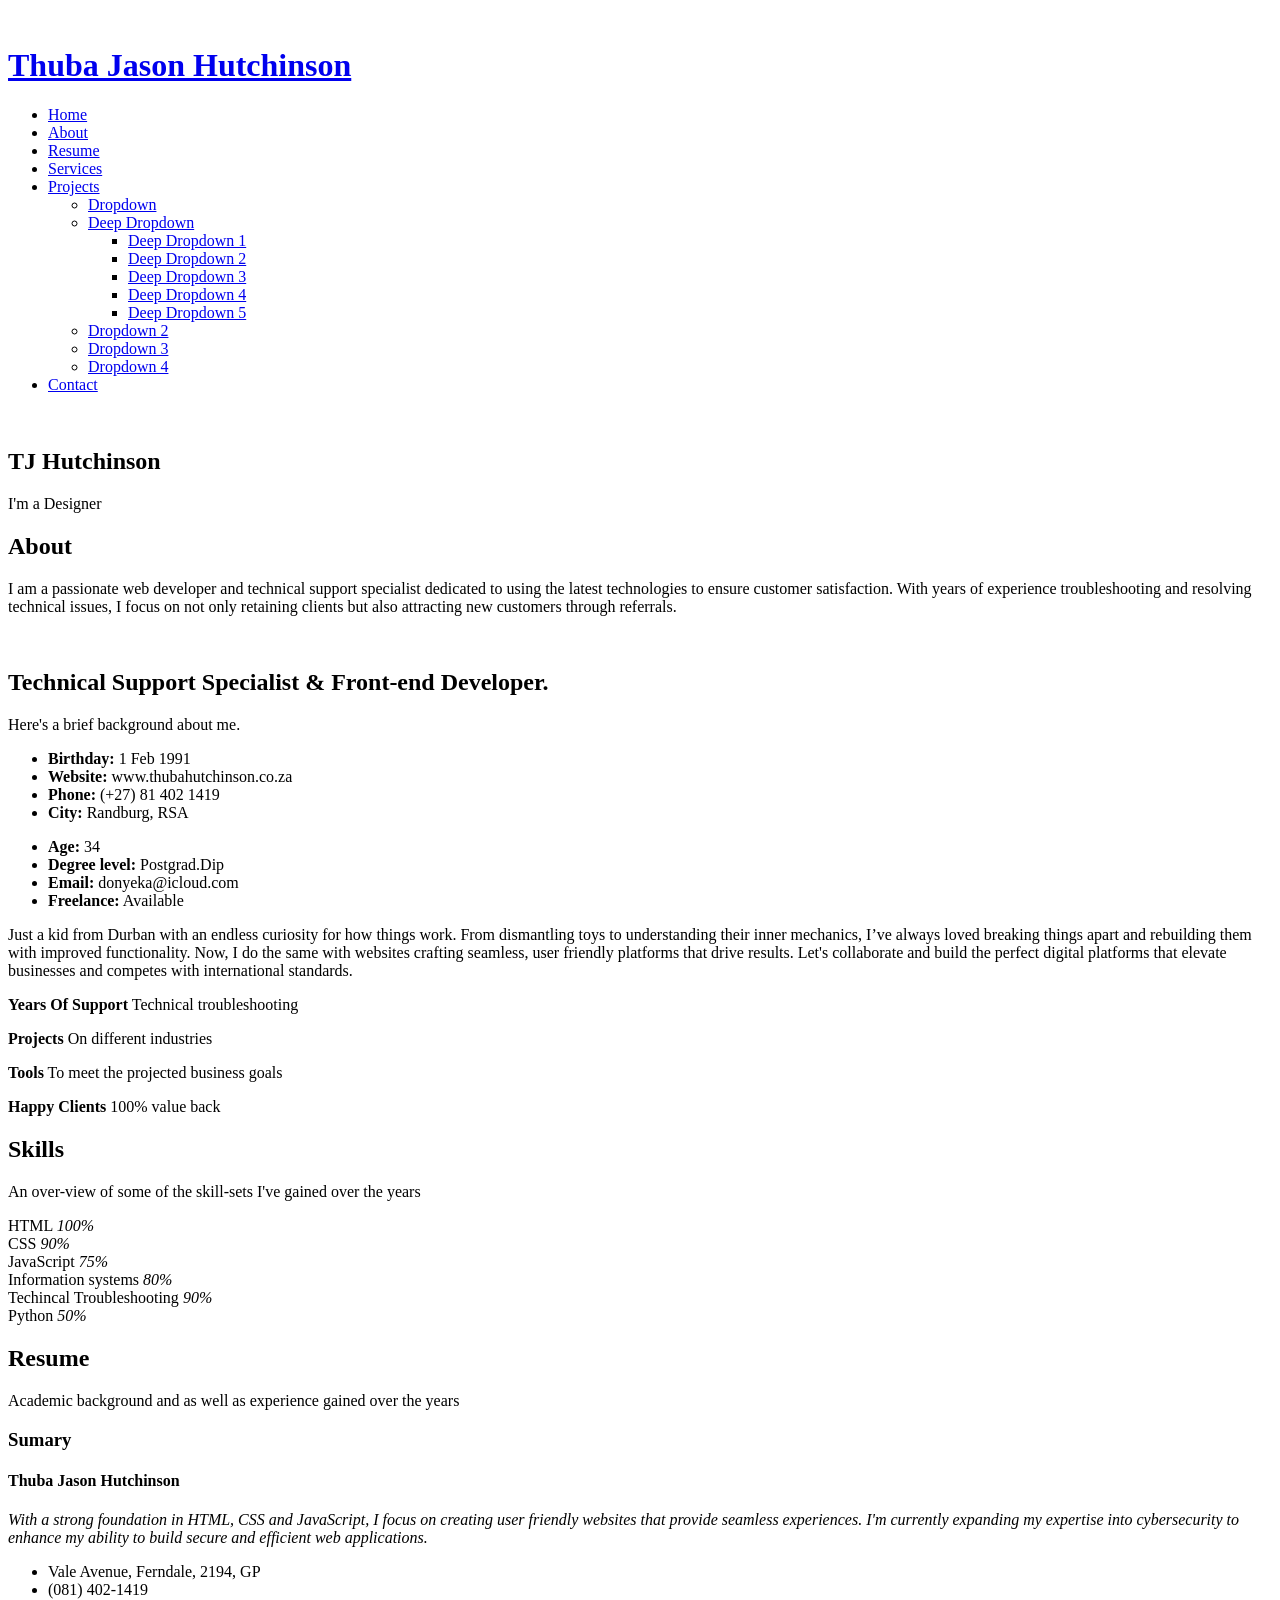
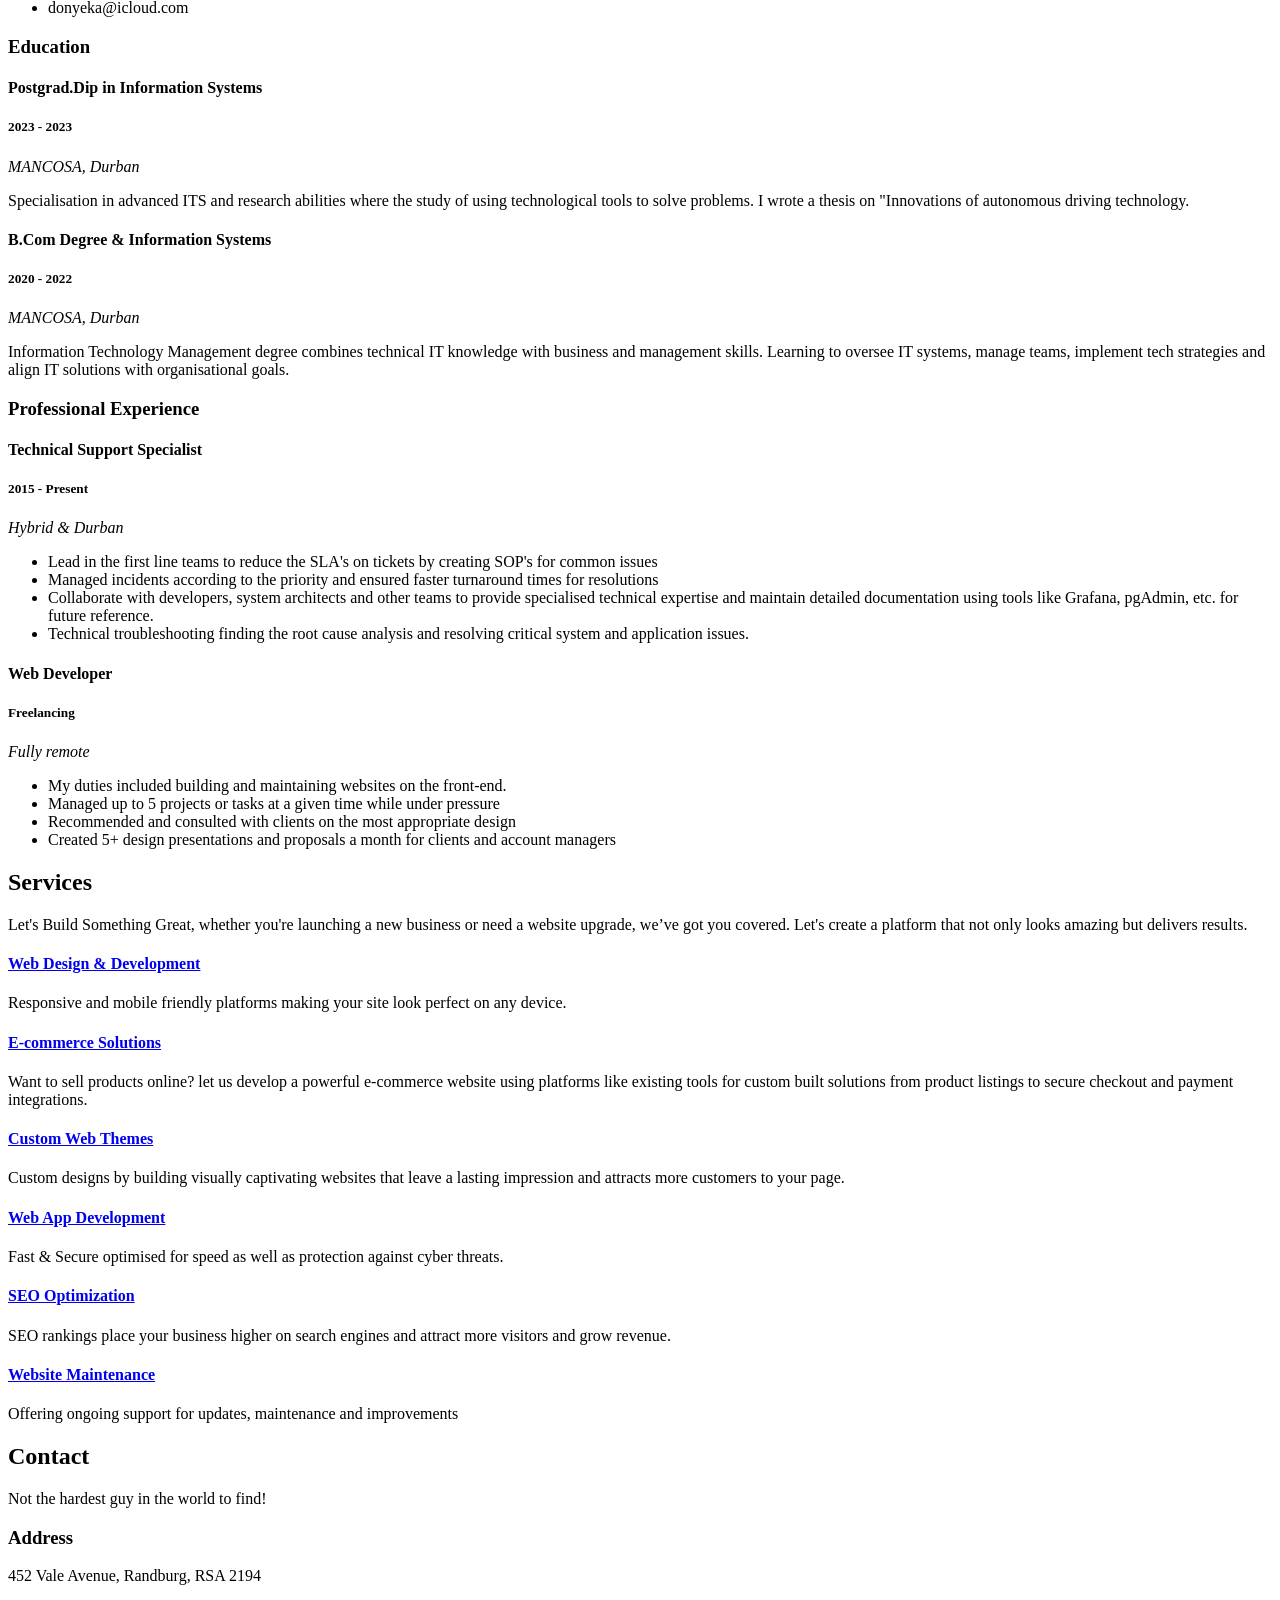
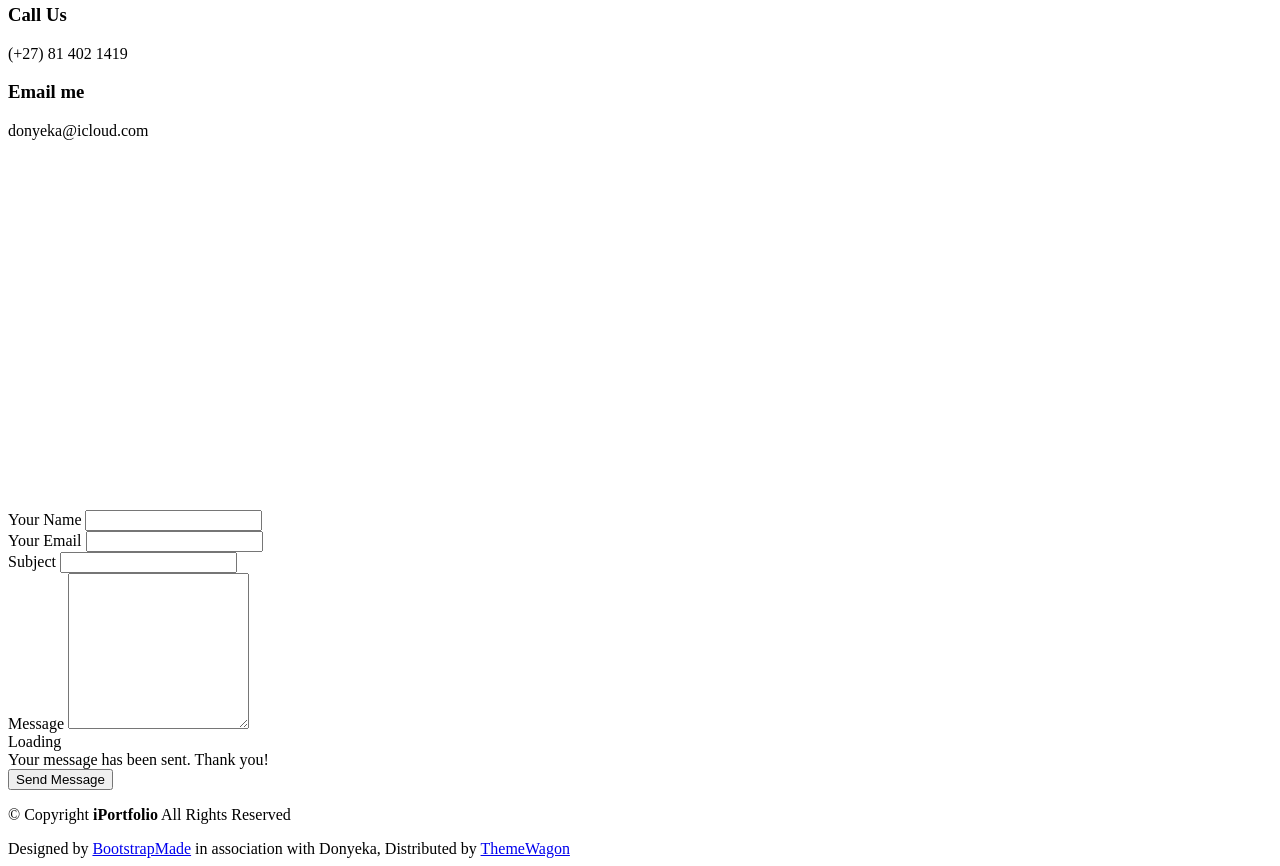
==== index.html @ cea9e4a9 "Add files via upload" ====
<!DOCTYPE html>
<html lang="en">

<head>
  <meta charset="utf-8">
  <meta content="width=device-width, initial-scale=1.0" name="viewport">
  <title>Thuba Jason Hutchinson</title>
  <meta content="" name="description">
  <meta content="" name="keywords">

  <!-- Favicons -->
  <link href="assets/img/favicon1.ico" rel="icon">
  <link href="assets/img/apple-touch-icon.png" rel="apple-touch-icon">

  <!-- Fonts -->
  <link href="https://fonts.googleapis.com" rel="preconnect">
  <link href="https://fonts.gstatic.com" rel="preconnect" crossorigin>
  <link href="https://fonts.googleapis.com/css2?family=Roboto:ital,wght@0,100;0,300;0,400;0,500;0,700;0,900;1,100;1,300;1,400;1,500;1,700;1,900&family=Poppins:ital,wght@0,100;0,200;0,300;0,400;0,500;0,600;0,700;0,800;0,900;1,100;1,200;1,300;1,400;1,500;1,600;1,700;1,800;1,900&family=Raleway:ital,wght@0,100;0,200;0,300;0,400;0,500;0,600;0,700;0,800;0,900;1,100;1,200;1,300;1,400;1,500;1,600;1,700;1,800;1,900&display=swap" rel="stylesheet">

  <!-- Vendor CSS Files -->
  <link href="assets/vendor/bootstrap/css/bootstrap.min.css" rel="stylesheet">
  <link href="assets/vendor/bootstrap-icons/bootstrap-icons.css" rel="stylesheet">
  <link href="assets/vendor/aos/aos.css" rel="stylesheet">
  <link href="assets/vendor/glightbox/css/glightbox.min.css" rel="stylesheet">
  <link href="assets/vendor/swiper/swiper-bundle.min.css" rel="stylesheet">

  <!-- Main CSS File -->
  <link href="assets/css/main.css" rel="stylesheet">

  <!-- =======================================================
  * Template Name: iPortfolio
  * Template URL: https://bootstrapmade.com/iportfolio-bootstrap-portfolio-websites-template/
  * Updated: Jun 29 2024 with Bootstrap v5.3.3
  * Author: BootstrapMade.com
  * License: https://bootstrapmade.com/license/
  ======================================================== -->
</head>

<body class="index-page">

  <header id="header" class="header dark-background d-flex flex-column">
    <i class="header-toggle d-xl-none bi bi-list"></i>

    <div class="profile-img">
      <img src="assets/img/profile.jpg" alt="" class="img-fluid rounded-circle">
    </div>

    <a href="index.html" class="logo d-flex align-items-center justify-content-center">
      <!-- Uncomment the line below if you also wish to use an image logo -->
      <!-- <img src="assets/img/logo.png" alt=""> -->
      <h1 class="sitename">Thuba Jason Hutchinson</h1>
    </a>

    <div class="social-links text-center">
      <a href="https://x.com/d0ny3k4" target="_blank" class="twitter"><i class="bi bi-twitter-x"></i></a>
      <a href="http://www.github.com/D0ny3k4" target="_blank" class="facebook"><i class="bi bi-github"></i></a>
      <a href="http://www.instagram.com/khwezi_luniko" target="_blank" class="instagram"><i class="bi bi-instagram"></i></a>
      <a href="https://www.reddit.com/user/D0ny3k429/" target="_blank" class="google-plus"><i class="bi bi-reddit"></i></a>
      <a href="https://www.linkedin.com/in/thuba-hutchinson-411421a8/" target="_blank" class="linkedin"><i class="bi bi-linkedin"></i></a>
    </div>

    <nav id="navmenu" class="navmenu">
      <ul>
        <li><a href="#hero" class="active"><i class="bi bi-house navicon"></i>Home</a></li>
        <li><a href="#about"><i class="bi bi-person navicon"></i> About</a></li>
        <li><a href="#resume"><i class="bi bi-file-earmark-text navicon"></i> Resume</a></li>
        <!-- <li><a href="#portfolio"><i class="bi bi-images navicon"></i> Portfolio</a></li>-->
        <li><a href="#services"><i class="bi bi-hdd-stack navicon"></i> Services</a></li>
        <li class="dropdown"><a href="#"><i class="bi bi-menu-button navicon"></i> <span>Projects</span> <i class="bi bi-chevron-down toggle-dropdown"></i></a>
          <ul>
            <li><a href="#">Dropdown</a></li>
            <li class="dropdown"><a href="#"><span>Deep Dropdown</span> <i class="bi bi-chevron-down toggle-dropdown"></i></a>
              <ul>
                <li><a href="#">Deep Dropdown 1</a></li>
                <li><a href="#">Deep Dropdown 2</a></li>
                <li><a href="#">Deep Dropdown 3</a></li>
                <li><a href="#">Deep Dropdown 4</a></li>
                <li><a href="#">Deep Dropdown 5</a></li>
              </ul>
            </li>
            <li><a href="#">Dropdown 2</a></li>
            <li><a href="#">Dropdown 3</a></li>
            <li><a href="#">Dropdown 4</a></li>
          </ul>
        </li>
        <li><a href="#contact"><i class="bi bi-envelope navicon"></i> Contact</a></li>
      </ul>
    </nav>

  </header>

  <main class="main">

    <!-- Hero Section -->
    <section id="hero" class="hero section dark-background">

      <img src="assets/img/Img.jpg" alt="" data-aos="fade-in" class="">

      <div class="container" data-aos="fade-up" data-aos-delay="100">
        <h2>TJ Hutchinson</h2>
        <p>I'm a <span class="typed" data-typed-items="Tech Support Specialist,Front-end Developer, Python student">Designer</span><span class="typed-cursor typed-cursor--blink" aria-hidden="true"></span><span class="typed-cursor typed-cursor--blink" aria-hidden="true"></span></p>
      </div>

    </section><!-- /Hero Section -->

    <!-- About Section -->
    <section id="about" class="about section">

      <!-- Section Title -->
      <div class="container section-title" data-aos="fade-up">
        <h2>About</h2>
        <p>I am a passionate web developer and technical support specialist dedicated to using the latest technologies to ensure customer satisfaction.
          With years of experience troubleshooting and resolving technical issues, I focus on not only retaining clients but also attracting new customers through referrals.</p>
      </div><!-- End Section Title -->

      <div class="container" data-aos="fade-up" data-aos-delay="100">

        <div class="row gy-4 justify-content-center">
          <div class="col-lg-4">
            <img src="assets/img/profile.jpg" class="img-fluid" alt="">
          </div>
          <div class="col-lg-8 content">
            <h2>Technical Support Specialist &amp; Front-end Developer.</h2>
            <p class="fst-italic py-3">
              Here's a brief background about me.
            </p>
            <div class="row">
              <div class="col-lg-6">
                <ul>
                  <li><i class="bi bi-chevron-right"></i> <strong>Birthday:</strong> <span>1 Feb 1991</span></li>
                  <li><i class="bi bi-chevron-right"></i> <strong>Website:</strong> <span>www.thubahutchinson.co.za</span></li>
                  <li><i class="bi bi-chevron-right"></i> <strong>Phone:</strong> <span>(+27) 81 402 1419</span></li>
                  <li><i class="bi bi-chevron-right"></i> <strong>City:</strong> <span>Randburg, RSA</span></li>
                </ul>
              </div>
              <div class="col-lg-6">
                <ul>
                  <li><i class="bi bi-chevron-right"></i> <strong>Age:</strong> <span>34</span></li>
                  <li><i class="bi bi-chevron-right"></i> <strong>Degree level:</strong> <span>Postgrad.Dip</span></li>
                  <li><i class="bi bi-chevron-right"></i> <strong>Email:</strong> <span>donyeka@icloud.com</span></li>
                  <li><i class="bi bi-chevron-right"></i> <strong>Freelance:</strong> <span>Available</span></li>
                </ul>
              </div>
            </div>
            <p class="py-3">
              Just a kid from Durban with an endless curiosity for how things work. From dismantling toys to understanding their inner mechanics, I’ve always loved breaking things apart and rebuilding them with improved functionality.
              Now, I do the same with websites crafting seamless, user friendly platforms that drive results. Let's collaborate and build the perfect digital platforms that elevate businesses and competes with international standards.
            </p>
          </div>
        </div>

      </div>

    </section><!-- /About Section -->

    <!-- Stats Section -->
    <section id="stats" class="stats section">

      <div class="container" data-aos="fade-up" data-aos-delay="100">

        <div class="row gy-4">

          <div class="col-lg-3 col-md-6">
            <div class="stats-item">
              <i class="bi bi-clock"></i>
              <span data-purecounter-start="0" data-purecounter-end="11" data-purecounter-duration="1" class="purecounter"></span>
              <p><strong>Years Of Support</strong> <span>Technical troubleshooting</span></p>
            </div>
          </div><!-- End Stats Item -->

          <div class="col-lg-3 col-md-6">
            <div class="stats-item">
              <i class="bi bi-journal-richtext"></i>
              <span data-purecounter-start="0" data-purecounter-end="521" data-purecounter-duration="1.5" class="purecounter"></span>
              <p><strong>Projects</strong> <span>On different industries</span></p>
            </div>
          </div><!-- End Stats Item -->

          <div class="col-lg-3 col-md-6">
            <div class="stats-item">
              <i class="bi bi-tools"></i>
              <span data-purecounter-start="0" data-purecounter-end="20" data-purecounter-duration="2" class="purecounter"></span>
              <p><strong>Tools</strong> <span>To meet the projected business goals</span></p>
            </div>
          </div><!-- End Stats Item -->

          <div class="col-lg-3 col-md-6">
            <div class="stats-item">
              <i class="bi bi-headset"></i>
              <span data-purecounter-start="0" data-purecounter-end="10453" data-purecounter-duration="2.5" class="purecounter"></span>
              <p><strong>Happy Clients</strong> <span>100% value back</span></p>
            </div>
          </div><!-- End Stats Item -->

        </div>

      </div>

    </section><!-- /Stats Section -->

    <!-- Skills Section -->
    <section id="skills" class="skills section light-background">

      <!-- Section Title -->
      <div class="container section-title" data-aos="fade-up">
        <h2>Skills</h2>
        <p>An over-view of some of the skill-sets I've gained over the years</p>
      </div><!-- End Section Title -->

      <div class="container" data-aos="fade-up" data-aos-delay="100">

        <div class="row skills-content skills-animation">

          <div class="col-lg-6">

            <div class="progress">
              <span class="skill"><span>HTML</span> <i class="val">100%</i></span>
              <div class="progress-bar-wrap">
                <div class="progress-bar" role="progressbar" aria-valuenow="100" aria-valuemin="0" aria-valuemax="100"></div>
              </div>
            </div><!-- End Skills Item -->

            <div class="progress">
              <span class="skill"><span>CSS</span> <i class="val">90%</i></span>
              <div class="progress-bar-wrap">
                <div class="progress-bar" role="progressbar" aria-valuenow="90" aria-valuemin="0" aria-valuemax="100"></div>
              </div>
            </div><!-- End Skills Item -->

            <div class="progress">
              <span class="skill"><span>JavaScript</span> <i class="val">75%</i></span>
              <div class="progress-bar-wrap">
                <div class="progress-bar" role="progressbar" aria-valuenow="75" aria-valuemin="0" aria-valuemax="100"></div>
              </div>
            </div><!-- End Skills Item -->

          </div>

          <div class="col-lg-6">

            <div class="progress">
              <span class="skill"><span>Information systems</span> <i class="val">80%</i></span>
              <div class="progress-bar-wrap">
                <div class="progress-bar" role="progressbar" aria-valuenow="80" aria-valuemin="0" aria-valuemax="100"></div>
              </div>
            </div><!-- End Skills Item -->

            <div class="progress">
              <span class="skill"><span>Techincal Troubleshooting</span> <i class="val">90%</i></span>
              <div class="progress-bar-wrap">
                <div class="progress-bar" role="progressbar" aria-valuenow="90" aria-valuemin="0" aria-valuemax="100"></div>
              </div>
            </div><!-- End Skills Item -->

            <div class="progress">
              <span class="skill"><span>Python</span> <i class="val">50%</i></span>
              <div class="progress-bar-wrap">
                <div class="progress-bar" role="progressbar" aria-valuenow="50" aria-valuemin="0" aria-valuemax="100"></div>
              </div>
            </div><!-- End Skills Item -->

          </div>

        </div>

      </div>

    </section><!-- /Skills Section -->

    <!-- Resume Section -->
    <section id="resume" class="resume section">

      <!-- Section Title -->
      <div class="container section-title" data-aos="fade-up">
        <h2>Resume</h2>
        <p>Academic background and as well as experience gained over the years</p>
      </div><!-- End Section Title -->

      <div class="container">

        <div class="row">

          <div class="col-lg-6" data-aos="fade-up" data-aos-delay="100">
            <h3 class="resume-title">Sumary</h3>

            <div class="resume-item pb-0">
              <h4><b>Thuba Jason Hutchinson</b></h4>
              <p><em>With a strong foundation in HTML, CSS and JavaScript, I focus on creating user friendly websites that provide seamless experiences. I'm currently expanding my expertise into cybersecurity to enhance my ability to build secure and efficient web applications.</em></p>
              <ul>
                <li>Vale Avenue, Ferndale, 2194, GP</li>
                <li>(081) 402-1419</li>
                <li>donyeka@icloud.com</li>
              </ul>
            </div><!-- Edn Resume Item -->

            <h3 class="resume-title">Education</h3>
            <div class="resume-item">
              <h4><b>Postgrad.Dip in Information Systems</b></h4>
              <h5>2023 - 2023</h5>
              <p><em>MANCOSA, Durban</em></p>
              <p>Specialisation in advanced ITS and research abilities where the study of using technological tools to solve problems. I wrote a thesis on "Innovations of autonomous driving technology.</p>
            </div><!-- Edn Resume Item -->  <a scr href="(https://drive.google.com/file/d/1AzP_F69uy9E84C9HO2x2b8rRWsTq1Fk8/view)"></a>

            <div class="resume-item">
              <h4><b>B.Com Degree &amp; Information Systems</b></h4>
              <h5>2020 - 2022</h5>
              <p><em>MANCOSA, Durban</em></p>
              <p>Information Technology Management degree combines technical IT knowledge with business and management skills. 
                Learning to oversee IT systems, manage teams, implement tech strategies and align IT solutions with organisational goals.</p>
            </div><!-- Edn Resume Item -->

          </div>

          <div class="col-lg-6" data-aos="fade-up" data-aos-delay="200">
            <h3 class="resume-title">Professional Experience</h3>
            <div class="resume-item">
              <h4><b>Technical Support Specialist</b></h4>
              <h5>2015 - Present</h5>
              <p><em>Hybrid & Durban </em></p>
              <ul>
                <li>Lead in the first line teams to reduce the SLA's on tickets by creating SOP's for common issues</li>
                <li>Managed incidents according to the priority and ensured faster turnaround times for resolutions</li>
                <li>Collaborate with developers, system architects and other teams to provide specialised technical expertise and maintain detailed documentation using tools like Grafana, pgAdmin, etc. for future reference.</li>
                <li>Technical troubleshooting finding the root cause analysis and resolving critical system and application issues.</li>
              </ul>
            </div><!-- Edn Resume Item -->

            <div class="resume-item">
              <h4><b>Web Developer</b></h4>
              <h5>Freelancing</h5>
              <p><em>Fully remote</em></p>
              <ul>
                <li>My duties included building and maintaining websites on the front-end.</li>
                <li>Managed up to 5 projects or tasks at a given time while under pressure</li>
                <li>Recommended and consulted with clients on the most appropriate design</li>
                <li>Created 5+ design presentations and proposals a month for clients and account managers</li>
              </ul>
            </div><!-- Edn Resume Item -->

          </div>

        </div>

      </div>

    </section><!-- /Resume Section -->

    <!-- Portfolio Section -->
    <!-- <section id="portfolio" class="portfolio section light-background">

      <!-- Section Title -->
    <!--  <div class="container section-title" data-aos="fade-up">
        <h2>Portfolio</h2>
        <p>Magnam dolores commodi suscipit. Necessitatibus eius consequatur ex aliquid fuga eum quidem. Sit sint consectetur velit. Quisquam quos quisquam cupiditate. Et nemo qui impedit suscipit alias ea. Quia fugiat sit in iste officiis commodi quidem hic quas.</p>
      </div><!-- End Section Title -->

    <!--  <div class="container">

        <div class="isotope-layout" data-default-filter="*" data-layout="masonry" data-sort="original-order">

          <ul class="portfolio-filters isotope-filters" data-aos="fade-up" data-aos-delay="100">
            <li data-filter="*" class="filter-active">All</li>
            <li data-filter=".filter-app">App</li>
            <li data-filter=".filter-product">Product</li>
            <li data-filter=".filter-branding">Branding</li>
            <li data-filter=".filter-books">Books</li>
          </ul><!-- End Portfolio Filters -->

      <!--    <div class="row gy-4 isotope-container" data-aos="fade-up" data-aos-delay="200">

            <div class="col-lg-4 col-md-6 portfolio-item isotope-item filter-app">
              <div class="portfolio-content h-100">
                <img src="assets/img/portfolio/app-1.jpg" class="img-fluid" alt="">
                <div class="portfolio-info">
                  <h4>App 1</h4>
                  <p>Lorem ipsum, dolor sit amet consectetur</p>
                  <a href="assets/img/portfolio/app-1.jpg" title="App 1" data-gallery="portfolio-gallery-app" class="glightbox preview-link"><i class="bi bi-zoom-in"></i></a>
                  <a href="portfolio-details.html" title="More Details" class="details-link"><i class="bi bi-link-45deg"></i></a>
                </div>
              </div>
            </div><!-- End Portfolio Item -->

      <!--      <div class="col-lg-4 col-md-6 portfolio-item isotope-item filter-product">
              <div class="portfolio-content h-100">
                <img src="assets/img/portfolio/product-1.jpg" class="img-fluid" alt="">
                <div class="portfolio-info">
                  <h4>Product 1</h4>
                  <p>Lorem ipsum, dolor sit amet consectetur</p>
                  <a href="assets/img/portfolio/product-1.jpg" title="Product 1" data-gallery="portfolio-gallery-product" class="glightbox preview-link"><i class="bi bi-zoom-in"></i></a>
                  <a href="portfolio-details.html" title="More Details" class="details-link"><i class="bi bi-link-45deg"></i></a>
                </div>
              </div>
            </div><!-- End Portfolio Item -->

        <!--    <div class="col-lg-4 col-md-6 portfolio-item isotope-item filter-branding">
              <div class="portfolio-content h-100">
                <img src="assets/img/portfolio/branding-1.jpg" class="img-fluid" alt="">
                <div class="portfolio-info">
                  <h4>Branding 1</h4>
                  <p>Lorem ipsum, dolor sit amet consectetur</p>
                  <a href="assets/img/portfolio/branding-1.jpg" title="Branding 1" data-gallery="portfolio-gallery-branding" class="glightbox preview-link"><i class="bi bi-zoom-in"></i></a>
                  <a href="portfolio-details.html" title="More Details" class="details-link"><i class="bi bi-link-45deg"></i></a>
                </div>
              </div>
            </div><!-- End Portfolio Item -->

        <!--    <div class="col-lg-4 col-md-6 portfolio-item isotope-item filter-books">
              <div class="portfolio-content h-100">
                <img src="assets/img/portfolio/books-1.jpg" class="img-fluid" alt="">
                <div class="portfolio-info">
                  <h4>Books 1</h4>
                  <p>Lorem ipsum, dolor sit amet consectetur</p>
                  <a href="assets/img/portfolio/books-1.jpg" title="Branding 1" data-gallery="portfolio-gallery-book" class="glightbox preview-link"><i class="bi bi-zoom-in"></i></a>
                  <a href="portfolio-details.html" title="More Details" class="details-link"><i class="bi bi-link-45deg"></i></a>
                </div>
              </div>
            </div><!-- End Portfolio Item -->

        <!--    <div class="col-lg-4 col-md-6 portfolio-item isotope-item filter-app">
              <div class="portfolio-content h-100">
                <img src="assets/img/portfolio/app-2.jpg" class="img-fluid" alt="">
                <div class="portfolio-info">
                  <h4>App 2</h4>
                  <p>Lorem ipsum, dolor sit amet consectetur</p>
                  <a href="assets/img/portfolio/app-2.jpg" title="App 2" data-gallery="portfolio-gallery-app" class="glightbox preview-link"><i class="bi bi-zoom-in"></i></a>
                  <a href="portfolio-details.html" title="More Details" class="details-link"><i class="bi bi-link-45deg"></i></a>
                </div>
              </div>
            </div><!-- End Portfolio Item -->

        <!--    <div class="col-lg-4 col-md-6 portfolio-item isotope-item filter-product">
              <div class="portfolio-content h-100">
                <img src="assets/img/portfolio/product-2.jpg" class="img-fluid" alt="">
                <div class="portfolio-info">
                  <h4>Product 2</h4>
                  <p>Lorem ipsum, dolor sit amet consectetur</p>
                  <a href="assets/img/portfolio/product-2.jpg" title="Product 2" data-gallery="portfolio-gallery-product" class="glightbox preview-link"><i class="bi bi-zoom-in"></i></a>
                  <a href="portfolio-details.html" title="More Details" class="details-link"><i class="bi bi-link-45deg"></i></a>
                </div>
              </div>
            </div><!-- End Portfolio Item -->

        <!--    <div class="col-lg-4 col-md-6 portfolio-item isotope-item filter-branding">
              <div class="portfolio-content h-100">
                <img src="assets/img/portfolio/branding-2.jpg" class="img-fluid" alt="">
                <div class="portfolio-info">
                  <h4>Branding 2</h4>
                  <p>Lorem ipsum, dolor sit amet consectetur</p>
                  <a href="assets/img/portfolio/branding-2.jpg" title="Branding 2" data-gallery="portfolio-gallery-branding" class="glightbox preview-link"><i class="bi bi-zoom-in"></i></a>
                  <a href="portfolio-details.html" title="More Details" class="details-link"><i class="bi bi-link-45deg"></i></a>
                </div>
              </div>
            </div><!-- End Portfolio Item -->

        <!--    <div class="col-lg-4 col-md-6 portfolio-item isotope-item filter-books">
              <div class="portfolio-content h-100">
                <img src="assets/img/portfolio/books-2.jpg" class="img-fluid" alt="">
                <div class="portfolio-info">
                  <h4>Books 2</h4>
                  <p>Lorem ipsum, dolor sit amet consectetur</p>
                  <a href="assets/img/portfolio/books-2.jpg" title="Branding 2" data-gallery="portfolio-gallery-book" class="glightbox preview-link"><i class="bi bi-zoom-in"></i></a>
                  <a href="portfolio-details.html" title="More Details" class="details-link"><i class="bi bi-link-45deg"></i></a>
                </div>
              </div>
            </div><!-- End Portfolio Item -->

        <!--    <div class="col-lg-4 col-md-6 portfolio-item isotope-item filter-app">
              <div class="portfolio-content h-100">
                <img src="assets/img/portfolio/app-3.jpg" class="img-fluid" alt="">
                <div class="portfolio-info">
                  <h4>App 3</h4>
                  <p>Lorem ipsum, dolor sit amet consectetur</p>
                  <a href="assets/img/portfolio/app-3.jpg" title="App 3" data-gallery="portfolio-gallery-app" class="glightbox preview-link"><i class="bi bi-zoom-in"></i></a>
                  <a href="portfolio-details.html" title="More Details" class="details-link"><i class="bi bi-link-45deg"></i></a>
                </div>
              </div>
            </div><!-- End Portfolio Item -->

        <!--    <div class="col-lg-4 col-md-6 portfolio-item isotope-item filter-product">
              <div class="portfolio-content h-100">
                <img src="assets/img/portfolio/product-3.jpg" class="img-fluid" alt="">
                <div class="portfolio-info">
                  <h4>Product 3</h4>
                  <p>Lorem ipsum, dolor sit amet consectetur</p>
                  <a href="assets/img/portfolio/product-3.jpg" title="Product 3" data-gallery="portfolio-gallery-product" class="glightbox preview-link"><i class="bi bi-zoom-in"></i></a>
                  <a href="portfolio-details.html" title="More Details" class="details-link"><i class="bi bi-link-45deg"></i></a>
                </div>
              </div>
            </div><!-- End Portfolio Item -->

        <!--    <div class="col-lg-4 col-md-6 portfolio-item isotope-item filter-branding">
              <div class="portfolio-content h-100">
                <img src="assets/img/portfolio/branding-3.jpg" class="img-fluid" alt="">
                <div class="portfolio-info">
                  <h4>Branding 3</h4>
                  <p>Lorem ipsum, dolor sit amet consectetur</p>
                  <a href="assets/img/portfolio/branding-3.jpg" title="Branding 2" data-gallery="portfolio-gallery-branding" class="glightbox preview-link"><i class="bi bi-zoom-in"></i></a>
                  <a href="portfolio-details.html" title="More Details" class="details-link"><i class="bi bi-link-45deg"></i></a>
                </div>
              </div>
            </div><!-- End Portfolio Item -->

        <!--    <div class="col-lg-4 col-md-6 portfolio-item isotope-item filter-books">
              <div class="portfolio-content h-100">
                <img src="assets/img/portfolio/books-3.jpg" class="img-fluid" alt="">
                <div class="portfolio-info">
                  <h4>Books 3</h4>
                  <p>Lorem ipsum, dolor sit amet consectetur</p>
                  <a href="assets/img/portfolio/books-3.jpg" title="Branding 3" data-gallery="portfolio-gallery-book" class="glightbox preview-link"><i class="bi bi-zoom-in"></i></a>
                  <a href="portfolio-details.html" title="More Details" class="details-link"><i class="bi bi-link-45deg"></i></a>
                </div>
              </div>
            </div><!-- End Portfolio Item -->

          </div><!-- End Portfolio Container -->

        </div>

      </div>

    </section><!-- /Portfolio Section -->

    <!-- Services Section -->
    <section id="services" class="services section">

      <!-- Section Title -->
      <div class="container section-title" data-aos="fade-up">
        <h2>Services</h2>
        <p>Let's Build Something Great, whether you're launching a new business or need a website upgrade, we’ve got you covered. Let's create a platform that not only looks amazing but delivers results.</p>
      </div><!-- End Section Title -->

      <div class="container">

        <div class="row gy-4">

          <div class="col-lg-4 col-md-6 service-item d-flex" data-aos="fade-up" data-aos-delay="100">
            <div class="icon flex-shrink-0"><i class="bi bi-briefcase"></i></div>
            <div>
              <h4 class="title"><a href="service-details.html" class="stretched-link">Web Design & Development</a></h4>
              <p class="description">Responsive and mobile friendly platforms making your site look perfect on any device.</p>
            </div>
          </div>
          <!-- End Service Item -->

          <div class="col-lg-4 col-md-6 service-item d-flex" data-aos="fade-up" data-aos-delay="200">
            <div class="icon flex-shrink-0"><i class="bi bi-card-checklist"></i></div>
            <div>
              <h4 class="title"><a href="service-details.html" class="stretched-link">E-commerce Solutions</a></h4>
              <p class="description">Want to sell products online? let us develop a powerful e-commerce website using platforms like existing tools for custom built solutions from product listings to secure checkout and payment integrations.</p>
            </div>
          </div><!-- End Service Item -->

          <div class="col-lg-4 col-md-6 service-item d-flex" data-aos="fade-up" data-aos-delay="300">
            <div class="icon flex-shrink-0"><i class="bi bi-bar-chart"></i></div>
            <div>
              <h4 class="title"><a href="service-details.html" class="stretched-link">Custom Web Themes</a></h4>
              <p class="description">Custom designs by building visually captivating websites that leave a lasting impression and attracts more customers to your page.</p>
            </div>
          </div><!-- End Service Item -->

          <div class="col-lg-4 col-md-6 service-item d-flex" data-aos="fade-up" data-aos-delay="400">
            <div class="icon flex-shrink-0"><i class="bi bi-binoculars"></i></div>
            <div>
              <h4 class="title"><a href="service-details.html" class="stretched-link">Web App Development</a></h4>
              <p class="description">Fast & Secure optimised for speed as well as protection against cyber threats.</p>
            </div>
          </div><!-- End Service Item -->

          <div class="col-lg-4 col-md-6 service-item d-flex" data-aos="fade-up" data-aos-delay="500">
            <div class="icon flex-shrink-0"><i class="bi bi-brightness-high"></i></div>
            <div>
              <h4 class="title"><a href="service-details.html" class="stretched-link">SEO Optimization</a></h4>
              <p class="description">SEO rankings place your business higher on search engines and attract more visitors and grow revenue.</p>
            </div>
          </div><!-- End Service Item -->

          <div class="col-lg-4 col-md-6 service-item d-flex" data-aos="fade-up" data-aos-delay="600">
            <div class="icon flex-shrink-0"><i class="bi bi-calendar4-week"></i></div>
            <div>
              <h4 class="title"><a href="service-details.html" class="stretched-link">Website Maintenance</a></h4>
              <p class="description">Offering ongoing support for updates, maintenance and improvements</p>
            </div>
          </div><!-- End Service Item -->
        </div>
      </div>
    </section><!-- /Services Section -->

    <!-- Testimonials Section -->
    <!-- <section id="testimonials" class="testimonials section light-background">

     Section Title
      <div class="container section-title" data-aos="fade-up">
        <h2>Testimonials</h2>
        <p>Necessitatibus eius consequatur ex aliquid fuga eum quidem sint consectetur velit</p>
      </div> End Section Title

      <div class="container" data-aos="fade-up" data-aos-delay="100">

        <div class="swiper init-swiper">
          <script type="application/json" class="swiper-config">
            {
              "loop": true,
              "speed": 600,
              "autoplay": {
                "delay": 5000
              },
              "slidesPerView": "auto",
              "pagination": {
                "el": ".swiper-pagination",
                "type": "bullets",
                "clickable": true
              },
              "breakpoints": {
                "320": {
                  "slidesPerView": 1,
                  "spaceBetween": 40
                },
                "1200": {
                  "slidesPerView": 3,
                  "spaceBetween": 1
                }
              }
            }
          </script>
          <div class="swiper-wrapper">

            <div class="swiper-slide">
              <div class="testimonial-item">
                <p>
                  <i class="bi bi-quote quote-icon-left"></i>
                  <span>Proin iaculis purus consequat sem cure digni ssim donec porttitora entum suscipit rhoncus. Accusantium quam, ultricies eget id, aliquam eget nibh et. Maecen aliquam, risus at semper.</span>
                  <i class="bi bi-quote quote-icon-right"></i>
                </p>
                <img src="assets/img/testimonials/testimonials-1.jpg" class="testimonial-img" alt="">
                <h3>Saul Goodman</h3>
                <h4>Ceo &amp; Founder</h4>
              </div>
            </div><!-- End testimonial item -->

          <!-- <div class="swiper-slide">
              <div class="testimonial-item">
                <p>
                  <i class="bi bi-quote quote-icon-left"></i>
                  <span>Export tempor illum tamen malis malis eram quae irure esse labore quem cillum quid malis quorum velit fore eram velit sunt aliqua noster fugiat irure amet legam anim culpa.</span>
                  <i class="bi bi-quote quote-icon-right"></i>
                </p>
                <img src="assets/img/testimonials/testimonials-2.jpg" class="testimonial-img" alt="">
                <h3>Sara Wilsson</h3>
                <h4>Designer</h4>
              </div>
            </div> End testimonial item -->

          <!--  <div class="swiper-slide">
              <div class="testimonial-item">
                <p>
                  <i class="bi bi-quote quote-icon-left"></i>
                  <span>Enim nisi quem export duis labore cillum quae magna enim sint quorum nulla quem veniam duis minim tempor labore quem eram duis noster aute amet eram fore quis sint minim.</span>
                  <i class="bi bi-quote quote-icon-right"></i>
                </p>
                <img src="assets/img/testimonials/testimonials-3.jpg" class="testimonial-img" alt="">
                <h3>Jena Karlis</h3>
                <h4>Store Owner</h4>
              </div>
            </div> End testimonial item -->

          <!-- <div class="swiper-slide">
              <div class="testimonial-item">
                <p>
                  <i class="bi bi-quote quote-icon-left"></i>
                  <span>Fugiat enim eram quae cillum dolore dolor amet nulla culpa multos export minim fugiat dolor enim duis veniam ipsum anim magna sunt elit fore quem dolore labore illum veniam.</span>
                  <i class="bi bi-quote quote-icon-right"></i>
                </p>
                <img src="assets/img/testimonials/testimonials-4.jpg" class="testimonial-img" alt="">
                <h3>Matt Brandon</h3>
                <h4>Freelancer</h4>
              </div>
            </div><!-- End testimonial item -->

          <!--  <div class="swiper-slide">
              <div class="testimonial-item">
                <p>
                  <i class="bi bi-quote quote-icon-left"></i>
                  <span>Quis quorum aliqua sint quem legam fore sunt eram irure aliqua veniam tempor noster veniam sunt culpa nulla illum cillum fugiat legam esse veniam culpa fore nisi cillum quid.</span>
                  <i class="bi bi-quote quote-icon-right"></i>
                </p>
                <img src="assets/img/testimonials/testimonials-5.jpg" class="testimonial-img" alt="">
                <h3>John Larson</h3>
                <h4>Entrepreneur</h4>
              </div>
            </div><!-- End testimonial item -->

         <!-- </div>
          <div class="swiper-pagination"></div>
        </div>

      </div>

    </section> /Testimonials Section -->

    <!-- Contact Section -->
    <section id="contact" class="contact section">

      <!-- Section Title -->
      <div class="container section-title" data-aos="fade-up">
        <h2>Contact</h2>
        <p>Not the hardest guy in the world to find!</p>
      </div><!-- End Section Title -->

      <div class="container" data-aos="fade-up" data-aos-delay="100">

        <div class="row gy-4">

          <div class="col-lg-5">

            <div class="info-wrap">
              <div class="info-item d-flex" data-aos="fade-up" data-aos-delay="200">
                <i class="bi bi-geo-alt flex-shrink-0"></i>
                <div>
                  <h3>Address</h3>
                  <p>452 Vale Avenue, Randburg, RSA 2194</p>
                </div>
              </div><!-- End Info Item -->

              <div class="info-item d-flex" data-aos="fade-up" data-aos-delay="300">
                <i class="bi bi-telephone flex-shrink-0"></i>
                <div>
                  <h3>Call Us</h3>
                  <p>(+27) 81 402 1419</p>
                </div>
              </div><!-- End Info Item -->

              <div class="info-item d-flex" data-aos="fade-up" data-aos-delay="400">
                <i class="bi bi-envelope flex-shrink-0"></i>
                <div>
                  <h3>Email me</h3>
                  <p>donyeka@icloud.com</p>
                </div>
              </div><!-- End Info Item -->

              <iframe src="https://www.google.com/maps/embed?pb=!1m18!1m12!1m3!1d3583.704405368755!2d27.987189709932164!3d-26.075915158664245!2m3!1f0!2f0!3f0!3m2!1i1024!2i768!4f13.1!3m3!1m2!1s0x1e95745ec9e8a04d%3A0x4eb204aea16f906b!2s452%20Vale%20Ave%2C%20Ferndale%2C%20Randburg%2C%202194!5e0!3m2!1sen!2sza!4v1742251200980!5m2!1sen!2sza" width="300" height="350" style="border:0;" allowfullscreen="" loading="lazy" referrerpolicy="no-referrer-when-downgrade"></iframe>
            </div>
          </div>

          <div class="col-lg-7">
            <form action="forms/contact.php" method="post" class="php-email-form" data-aos="fade-up" data-aos-delay="200">
              <div class="row gy-4">

                <div class="col-md-6">
                  <label for="name-field" class="pb-2">Your Name</label>
                  <input type="text" name="name" id="name-field" class="form-control" required="">
                </div>

                <div class="col-md-6">
                  <label for="email-field" class="pb-2">Your Email</label>
                  <input type="email" class="form-control" name="email" id="email-field" required="">
                </div>

                <div class="col-md-12">
                  <label for="subject-field" class="pb-2">Subject</label>
                  <input type="text" class="form-control" name="subject" id="subject-field" required="">
                </div>

                <div class="col-md-12">
                  <label for="message-field" class="pb-2">Message</label>
                  <textarea class="form-control" name="message" rows="10" id="message-field" required=""></textarea>
                </div>

                <div class="col-md-12 text-center">
                  <div class="loading">Loading</div>
                  <div class="error-message"></div>
                  <div class="sent-message">Your message has been sent. Thank you!</div>

                  <button type="submit">Send Message</button>
                </div>

              </div>
            </form>
          </div><!-- End Contact Form -->

        </div>

      </div>

    </section><!-- /Contact Section -->

  </main>

  <footer id="footer" class="footer position-relative light-background">

    <div class="container">
      <div class="copyright text-center ">
        <p>© <span>Copyright</span> <strong class="px-1 sitename">iPortfolio</strong> <span>All Rights Reserved</span></p>
      </div>
      <div class="credits">
        <!-- All the links in the footer should remain intact. -->
        <!-- You can delete the links only if you've purchased the pro version. -->
        <!-- Licensing information: https://bootstrapmade.com/license/ -->
        <!-- Purchase the pro version with working PHP/AJAX contact form: [buy-url] -->
        Designed by <a href="https://bootstrapmade.com/">BootstrapMade</a> in association with Donyeka, Distributed by <a href="https://themewagon.com">ThemeWagon</a>
      </div>
    </div>

  </footer>

  <!-- Scroll Top -->
  <a href="#" id="scroll-top" class="scroll-top d-flex align-items-center justify-content-center"><i class="bi bi-arrow-up-short"></i></a>

  <!-- Preloader -->
  <div id="preloader"></div>

  <!-- Vendor JS Files -->
  <script src="assets/vendor/bootstrap/js/bootstrap.bundle.min.js"></script>
  <script src="assets/vendor/php-email-form/validate.js"></script>
  <script src="assets/vendor/aos/aos.js"></script>
  <script src="assets/vendor/typed.js/typed.umd.js"></script>
  <script src="assets/vendor/purecounter/purecounter_vanilla.js"></script>
  <script src="assets/vendor/waypoints/noframework.waypoints.js"></script>
  <script src="assets/vendor/glightbox/js/glightbox.min.js"></script>
  <script src="assets/vendor/imagesloaded/imagesloaded.pkgd.min.js"></script>
  <script src="assets/vendor/isotope-layout/isotope.pkgd.min.js"></script>
  <script src="assets/vendor/swiper/swiper-bundle.min.js"></script>

  <!-- Main JS File -->
  <script src="assets/js/main.js"></script>

</body>

</html>
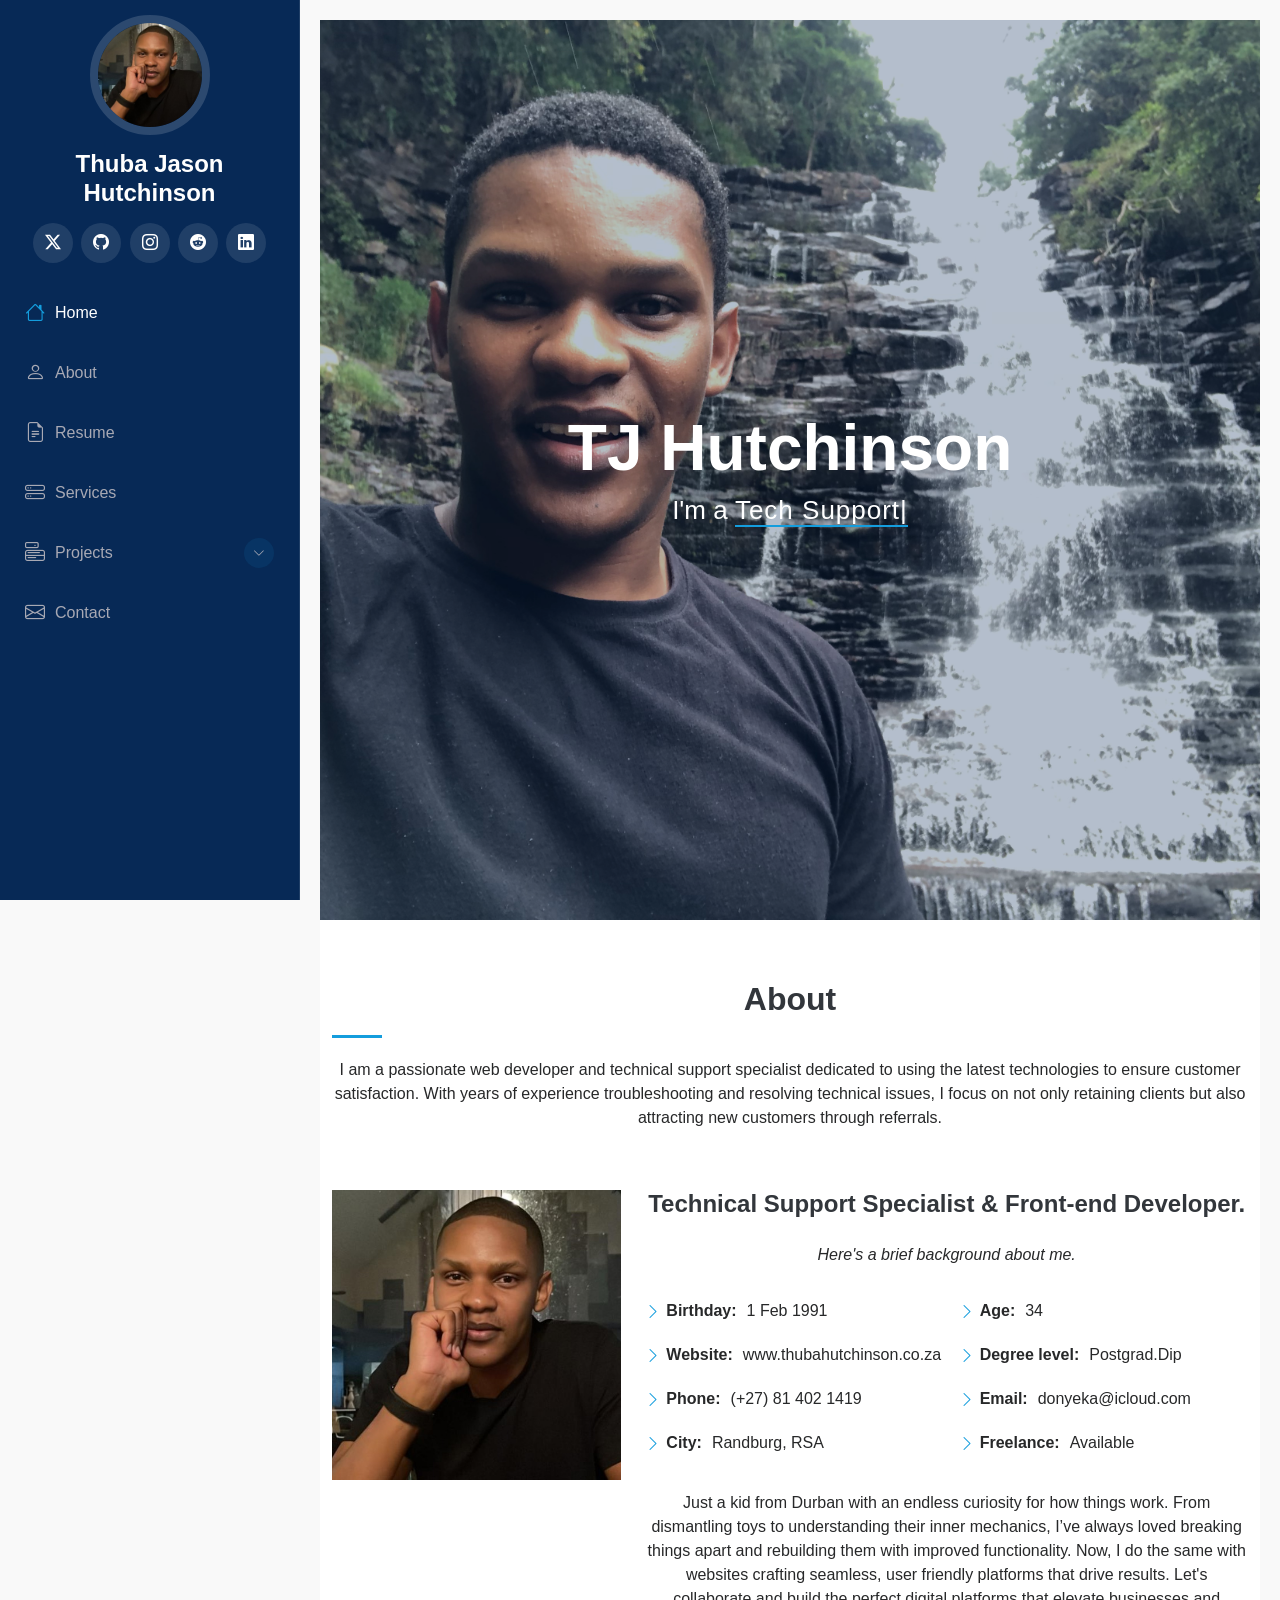
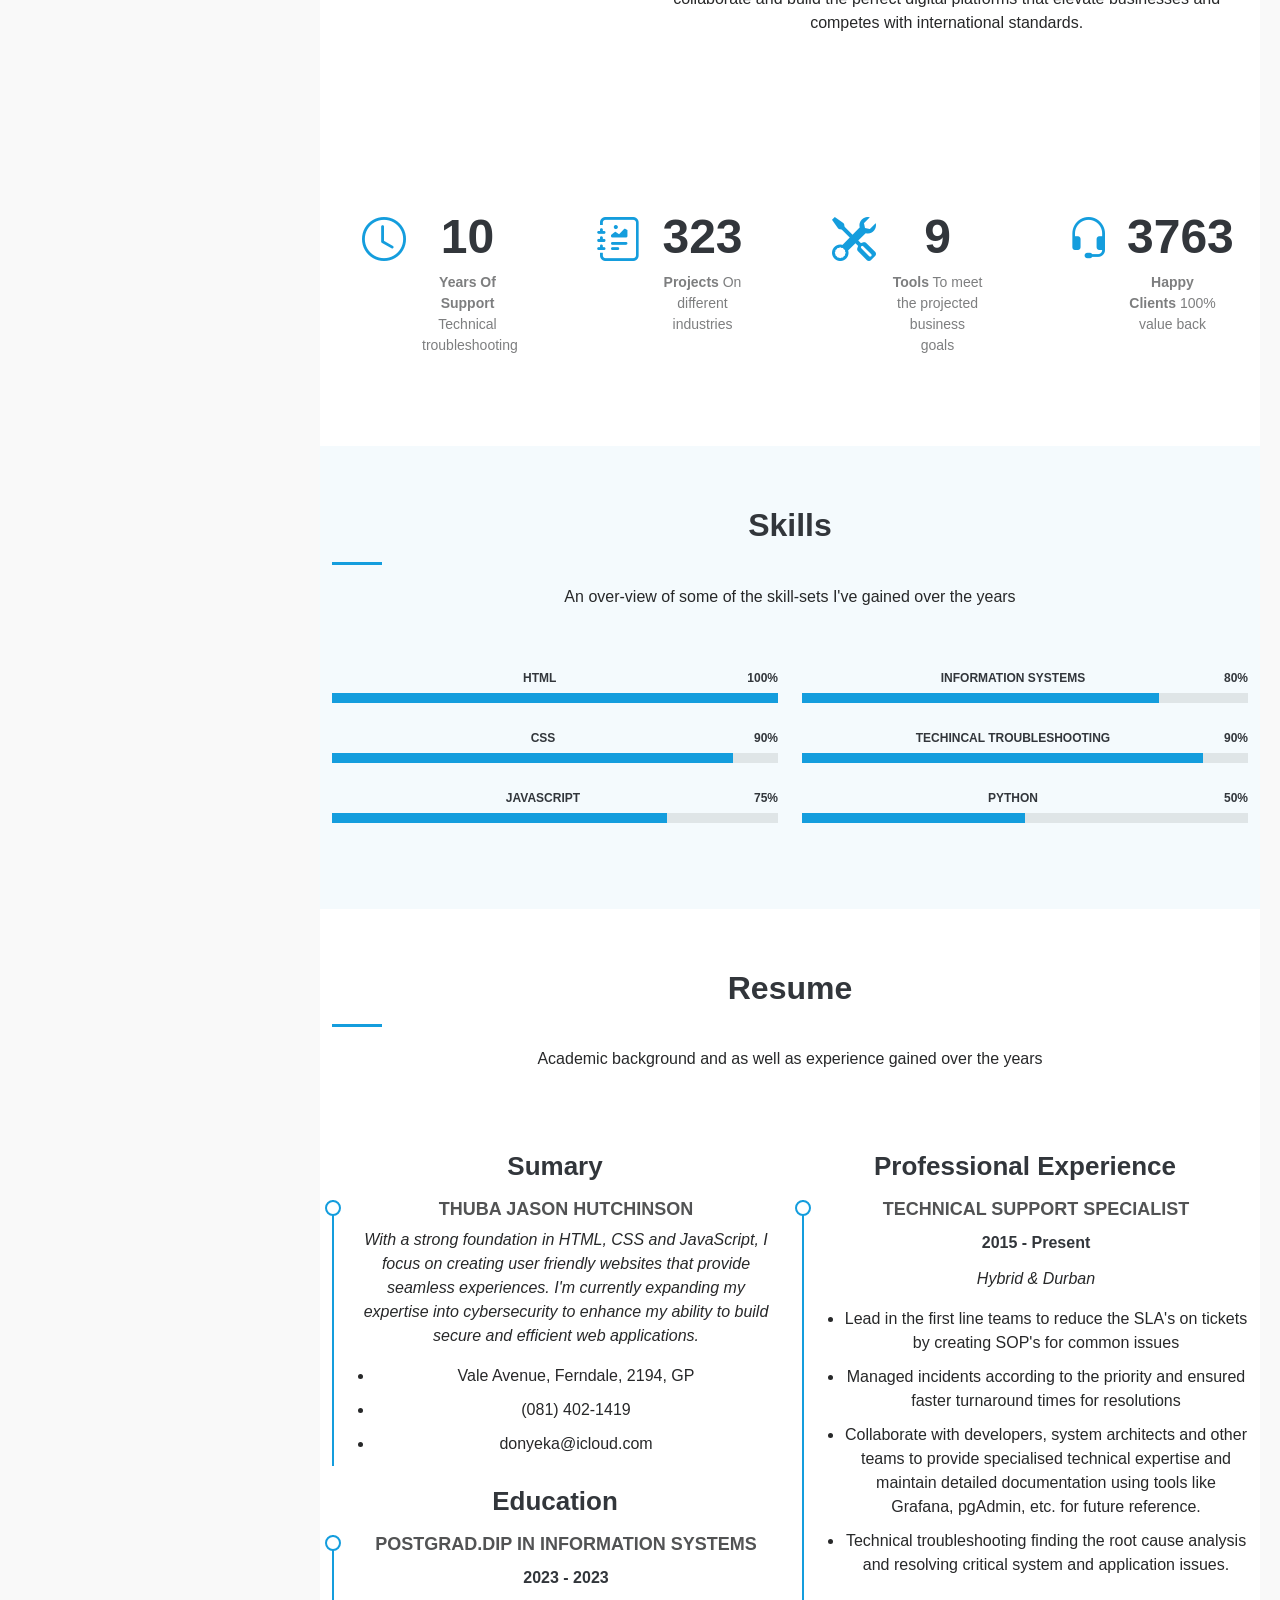
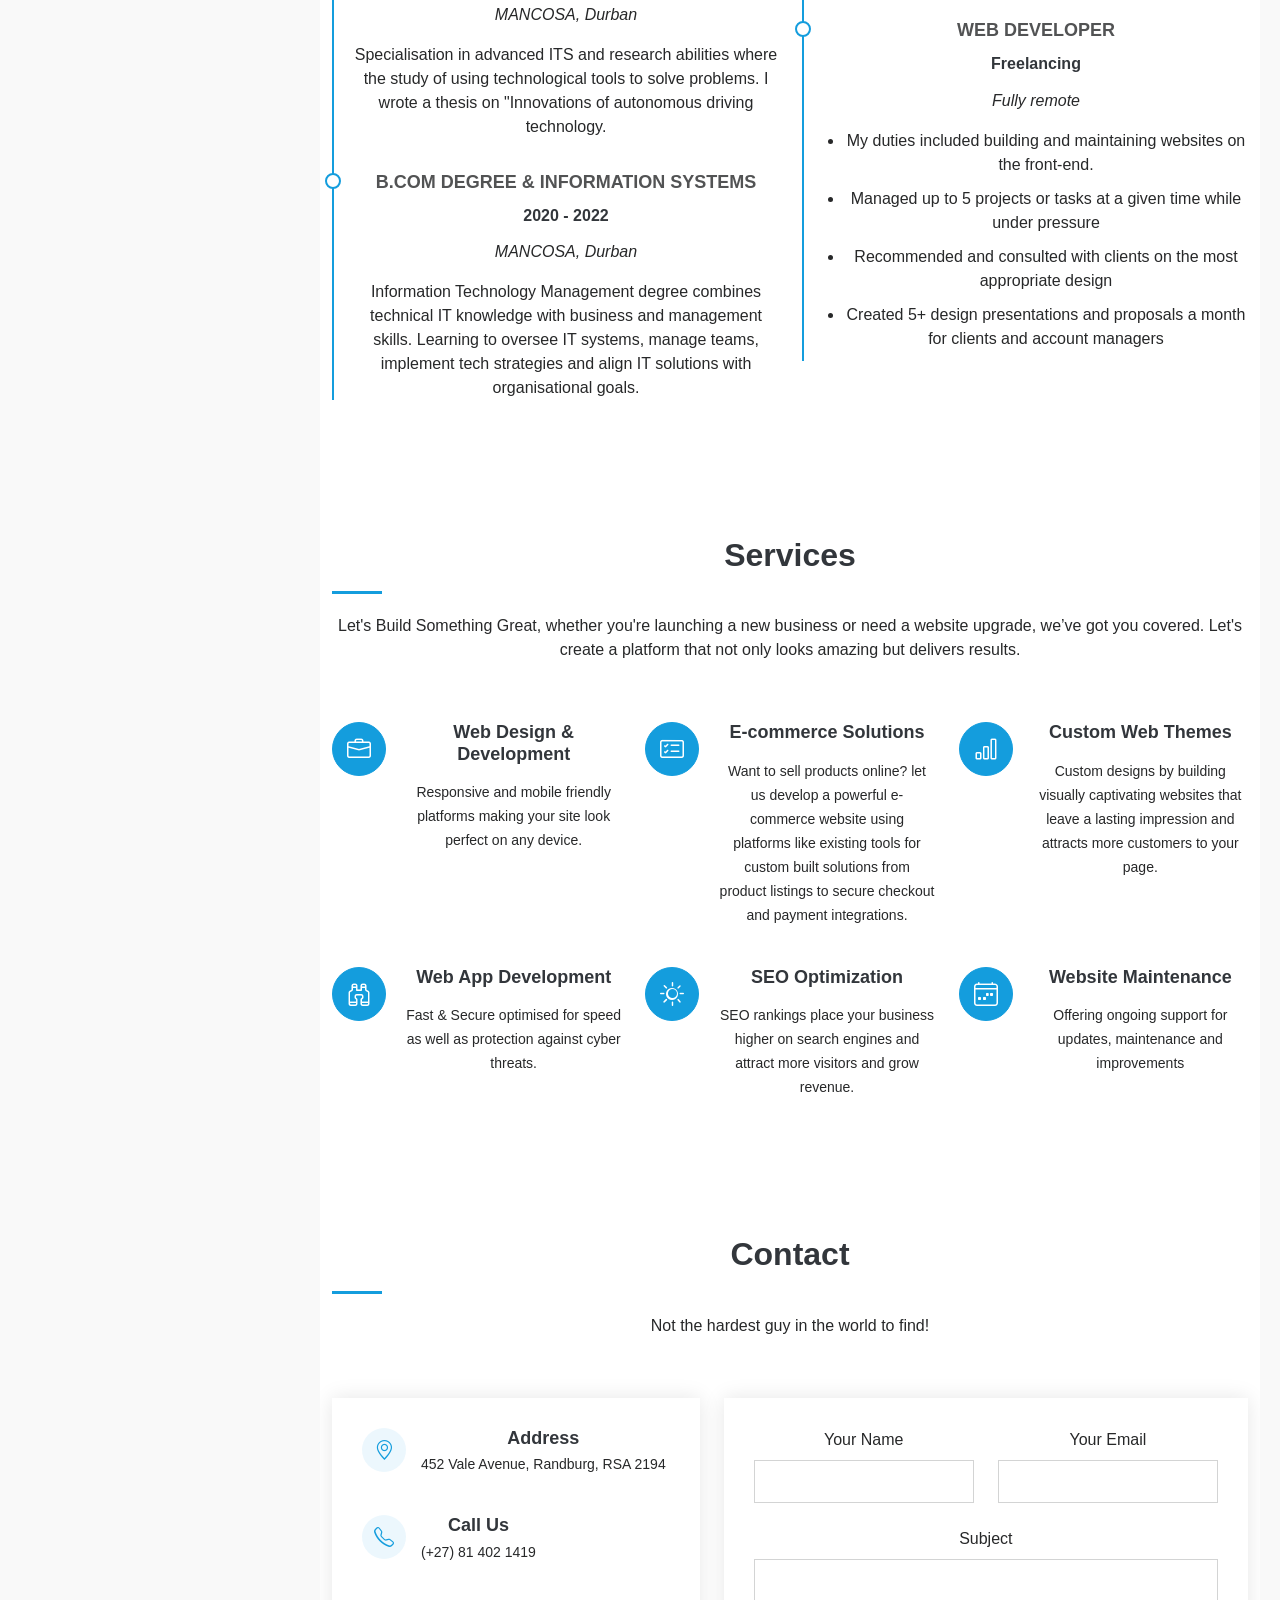
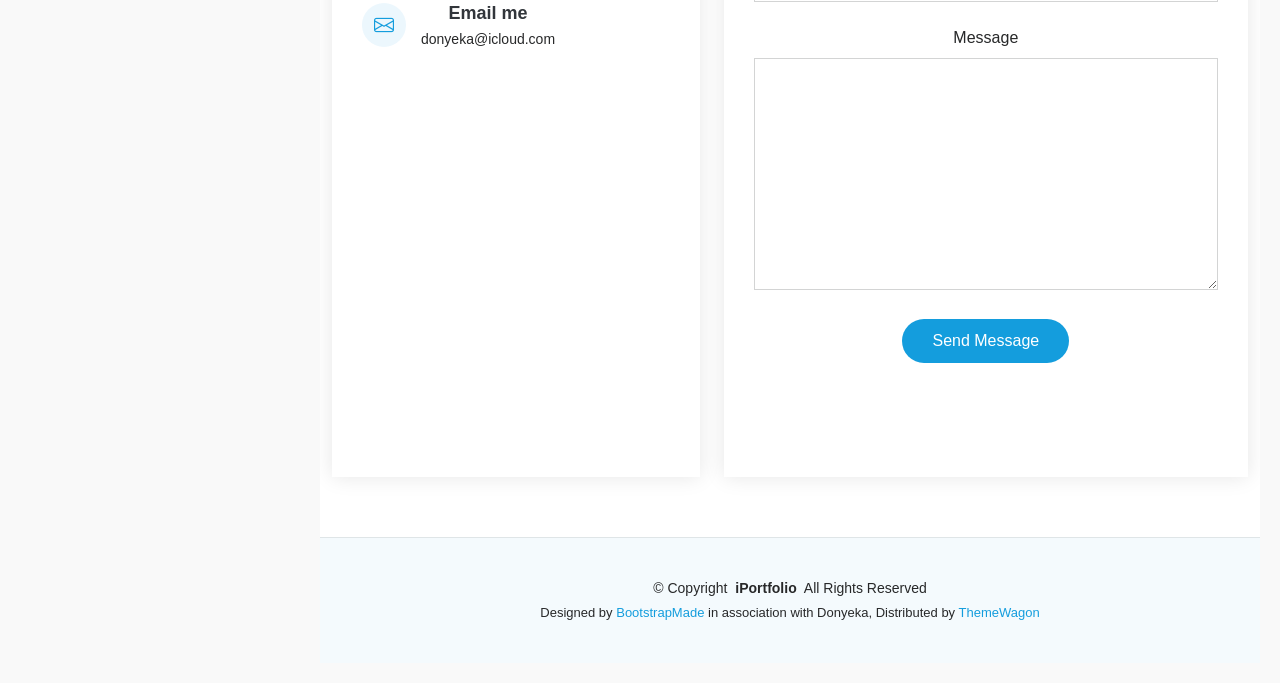
==== commit 45599fe1: "Updates" ====
--- a/index.html
+++ b/index.html
@@ -26,6 +26,7 @@
 
   <!-- Main CSS File -->
   <link href="assets/css/main.css" rel="stylesheet">
+  <link rel="stylesheet" href="forms/tracker/tracker-styles.css">
 
   <!-- =======================================================
   * Template Name: iPortfolio
@@ -68,7 +69,7 @@
         <li><a href="#services"><i class="bi bi-hdd-stack navicon"></i> Services</a></li>
         <li class="dropdown"><a href="#"><i class="bi bi-menu-button navicon"></i> <span>Projects</span> <i class="bi bi-chevron-down toggle-dropdown"></i></a>
           <ul>
-            <li><a href="#">Dropdown</a></li>
+            <li><a href="score-tracker.html" target="_blank">Score Tracker</a></li>
             <li class="dropdown"><a href="#"><span>Deep Dropdown</span> <i class="bi bi-chevron-down toggle-dropdown"></i></a>
               <ul>
                 <li><a href="#">Deep Dropdown 1</a></li>
--- a/assets/css/main.css
+++ b/assets/css/main.css
@@ -0,0 +1,1275 @@
+/**
+* Template Name: iPortfolio
+* Template URL: https://bootstrapmade.com/iportfolio-bootstrap-portfolio-websites-template/
+* Updated: Jun 29 2024 with Bootstrap v5.3.3
+* Author: BootstrapMade.com
+* License: https://bootstrapmade.com/license/
+*/
+
+/*--------------------------------------------------------------
+# Font & Color Variables
+# Help: https://bootstrapmade.com/color-system/
+--------------------------------------------------------------*/
+/* Fonts */
+:root {
+  --default-font: "Roboto",  system-ui, -apple-system, "Segoe UI", Roboto, "Helvetica Neue", Arial, "Noto Sans", "Liberation Sans", sans-serif, "Apple Color Emoji", "Segoe UI Emoji", "Segoe UI Symbol", "Noto Color Emoji";
+  --heading-font: "Raleway",  sans-serif;
+  --nav-font: "Poppins",  sans-serif;
+}
+
+/* Global Colors - The following color variables are used throughout the website. Updating them here will change the color scheme of the entire website */
+:root { 
+  --background-color: #ffffff; /* Background color for the entire website, including individual sections */
+  --default-color: #272829; /* Default color used for the majority of the text content across the entire website */
+  --heading-color: #32363b; /* Color for headings, subheadings and title throughout the website */
+  --accent-color: #149ddd; /* Accent color that represents your brand on the website. It's used for buttons, links, and other elements that need to stand out */
+  --surface-color: #ffffff; /* The surface color is used as a background of boxed elements within sections, such as cards, icon boxes, or other elements that require a visual separation from the global background. */
+  --contrast-color: #ffffff; /* Contrast color for text, ensuring readability against backgrounds of accent, heading, or default colors. */
+}
+
+/* Nav Menu Colors - The following color variables are used specifically for the navigation menu. They are separate from the global colors to allow for more customization options */
+:root {
+  --nav-color: #a8a9b4;  /* The default color of the main navmenu links */
+  --nav-hover-color: #ffffff; /* Applied to main navmenu links when they are hovered over or active */
+  --nav-mobile-background-color: #040b14; /* Used as the background color for mobile navigation menu */
+  --nav-dropdown-background-color: #040b14; /* Used as the background color for dropdown items that appear when hovering over primary navigation items */
+  --nav-dropdown-color: #a8a9b4; /* Used for navigation links of the dropdown items in the navigation menu. */
+  --nav-dropdown-hover-color: #ffffff; /* Similar to --nav-hover-color, this color is applied to dropdown navigation links when they are hovered over. */
+}
+
+/* Color Presets - These classes override global colors when applied to any section or element, providing reuse of the sam color scheme. */
+
+.light-background {
+  --background-color: #f4fafd;
+  --surface-color: #ffffff;
+}
+
+.dark-background {
+  --background-color: #072956;
+  --default-color: #ffffff;
+  --heading-color: #ffffff;
+  --surface-color: #151f2b;
+  --contrast-color: #ffffff;
+}
+
+/* Smooth scroll */
+:root {
+  scroll-behavior: smooth;
+}
+
+/*--------------------------------------------------------------
+# General Styling & Shared Classes
+--------------------------------------------------------------*/
+body {
+  color: var(--default-color);
+  background-color: var(--background-color);
+  font-family: var(--default-font);
+}
+
+a {
+  color: var(--accent-color);
+  text-decoration: none;
+  transition: 0.3s;
+}
+
+a:hover {
+  color: color-mix(in srgb, var(--accent-color), transparent 25%);
+  text-decoration: none;
+}
+
+h1,
+h2,
+h3,
+h4,
+h5,
+h6 {
+  color: var(--heading-color);
+  font-family: var(--heading-font);
+}
+
+/* PHP Email Form Messages
+------------------------------*/
+.php-email-form .error-message {
+  display: none;
+  background: #df1529;
+  color: #ffffff;
+  text-align: left;
+  padding: 15px;
+  margin-bottom: 24px;
+  font-weight: 600;
+}
+
+.php-email-form .sent-message {
+  display: none;
+  color: #ffffff;
+  background: #059652;
+  text-align: center;
+  padding: 15px;
+  margin-bottom: 24px;
+  font-weight: 600;
+}
+
+.php-email-form .loading {
+  display: none;
+  background: var(--surface-color);
+  text-align: center;
+  padding: 15px;
+  margin-bottom: 24px;
+}
+
+.php-email-form .loading:before {
+  content: "";
+  display: inline-block;
+  border-radius: 50%;
+  width: 24px;
+  height: 24px;
+  margin: 0 10px -6px 0;
+  border: 3px solid var(--accent-color);
+  border-top-color: var(--surface-color);
+  animation: php-email-form-loading 1s linear infinite;
+}
+
+@keyframes php-email-form-loading {
+  0% {
+    transform: rotate(0deg);
+  }
+
+  100% {
+    transform: rotate(360deg);
+  }
+}
+
+/*--------------------------------------------------------------
+# Global Header
+--------------------------------------------------------------*/
+.header {
+  color: var(--default-color);
+  background-color: var(--background-color);
+  position: fixed;
+  top: 0;
+  left: 0;
+  bottom: 0;
+  padding: 0 15px;
+  width: 300px;
+  transition: all ease-in-out 0.3s;
+  overflow-y: auto;
+  z-index: 997;
+  border-right: 1px solid color-mix(in srgb, var(--default-color), transparent 90%);
+}
+
+.header .profile-img img {
+  margin: 15px auto;
+  display: block;
+  width: 120px;
+  border: 8px solid color-mix(in srgb, var(--default-color), transparent 85%);
+}
+
+.header .logo {
+  line-height: 1;
+  margin-bottom: 15px;
+}
+
+.header .logo img {
+  max-height: 32px;
+  margin-right: 8px;
+}
+
+.header .logo h1 {
+  font-size: 24px;
+  margin: 0;
+  font-weight: 700;
+  color: var(--heading-color);
+}
+
+.header .social-links {
+  margin: 0 0 20px 0;
+}
+
+.header .social-links a {
+  font-size: 16px;
+  display: inline-flex;
+  align-items: center;
+  justify-content: center;
+  background: color-mix(in srgb, var(--default-color), transparent 90%);
+  color: var(--default-color);
+  margin: 0 2px;
+  border-radius: 50%;
+  text-align: center;
+  width: 40px;
+  height: 40px;
+  transition: 0.3s;
+}
+
+.header .social-links a:hover {
+  color: var(--contrast-color);
+  background: var(--accent-color);
+}
+
+@media (min-width: 1200px) {
+
+  .header~main,
+  .header~#footer {
+    margin-left: 300px;
+  }
+}
+
+@media (max-width: 1199px) {
+  .header {
+    left: -100%;
+  }
+}
+
+.header.header-show {
+  left: 0;
+}
+
+.header .header-toggle {
+  color: var(--contrast-color);
+  background-color: var(--accent-color);
+  font-size: 22px;
+  display: flex;
+  align-items: center;
+  justify-content: center;
+  width: 40px;
+  height: 40px;
+  border-radius: 50%;
+  cursor: pointer;
+  position: fixed;
+  top: 15px;
+  right: 15px;
+  z-index: 9999;
+  transition: background-color 0.3s;
+}
+
+.header .header-toggle:hover {
+  color: var(--contrast-color);
+  background-color: color-mix(in srgb, var(--accent-color) 90%, white 15%);
+}
+
+/*--------------------------------------------------------------
+# Navigation Menu
+--------------------------------------------------------------*/
+.mobile-nav-toggle {
+  display: none;
+}
+
+.navmenu {
+  padding: 0;
+  z-index: 9997;
+}
+
+.navmenu ul {
+  list-style: none;
+  padding: 0 0 20px 0;
+  margin: 0;
+}
+
+.navmenu a,
+.navmenu a:focus {
+  color: var(--nav-color);
+  padding: 15px 10px;
+  font-family: var(--nav-font);
+  font-size: 16px;
+  font-weight: 400;
+  display: flex;
+  align-items: center;
+  white-space: nowrap;
+  transition: 0.3s;
+  width: 100%;
+}
+
+.navmenu a .navicon,
+.navmenu a:focus .navicon {
+  font-size: 20px;
+  margin-right: 10px;
+}
+
+.navmenu a .toggle-dropdown,
+.navmenu a:focus .toggle-dropdown {
+  font-size: 12px;
+  line-height: 0;
+  margin-left: auto;
+  width: 30px;
+  height: 30px;
+  display: flex;
+  align-items: center;
+  justify-content: center;
+  border-radius: 50%;
+  transition: 0.3s;
+  flex-shrink: 0;
+  background-color: color-mix(in srgb, var(--accent-color), transparent 90%);
+}
+
+.navmenu a .toggle-dropdown:hover,
+.navmenu a:focus .toggle-dropdown:hover {
+  background-color: var(--accent-color);
+  color: var(--contrast-color);
+}
+
+.navmenu a:hover,
+.navmenu .active,
+.navmenu .active:focus {
+  color: var(--nav-hover-color);
+}
+
+.navmenu a:hover .navicon,
+.navmenu .active .navicon,
+.navmenu .active:focus .navicon {
+  color: var(--accent-color);
+}
+
+.navmenu .active .toggle-dropdown,
+.navmenu .active:focus .toggle-dropdown {
+  background-color: var(--accent-color);
+  color: var(--contrast-color);
+  transform: rotate(180deg);
+}
+
+.navmenu .dropdown {
+  display: block;
+}
+
+.navmenu .dropdown a,
+.navmenu .dropdown a:focus {
+  color: --nav-dropdown-color;
+}
+
+.navmenu .dropdown a:hover,
+.navmenu .dropdown .active,
+.navmenu .dropdown .active:focus {
+  color: var(--nav-dropdown-hover-color);
+}
+
+.navmenu .dropdown ul {
+  position: static;
+  display: none;
+  z-index: 99;
+  padding: 5px 10px;
+  margin: 5px 10px;
+  background-color: var(--nav-dropdown-background-color);
+  border: 1px solid color-mix(in srgb, var(--default-color), transparent 90%);
+  box-shadow: none;
+  transition: all 0.5s ease-in-out;
+}
+
+.navmenu .dropdown ul ul {
+  background-color: rgba(33, 37, 41, 0.1);
+}
+
+.navmenu .dropdown>.dropdown-active {
+  display: block;
+  background-color: rgba(33, 37, 41, 0.03);
+}
+
+/*--------------------------------------------------------------
+# Global Footer
+--------------------------------------------------------------*/
+.footer {
+  color: var(--default-color);
+  background-color: var(--background-color);
+  font-size: 14px;
+  padding: 40px 0;
+  position: relative;
+  border-top: 1px solid color-mix(in srgb, var(--default-color), transparent 90%);
+}
+
+.footer .copyright p {
+  margin-bottom: 0;
+}
+
+.footer .credits {
+  margin-top: 4px;
+  font-size: 13px;
+  text-align: center;
+}
+
+/*--------------------------------------------------------------
+# Preloader
+--------------------------------------------------------------*/
+#preloader {
+  position: fixed;
+  inset: 0;
+  z-index: 999999;
+  overflow: hidden;
+  background: var(--background-color);
+  transition: all 0.6s ease-out;
+}
+
+#preloader:before {
+  content: "";
+  position: fixed;
+  top: calc(50% - 30px);
+  left: calc(50% - 30px);
+  border: 6px solid #ffffff;
+  border-color: var(--accent-color) transparent var(--accent-color) transparent;
+  border-radius: 50%;
+  width: 60px;
+  height: 60px;
+  animation: animate-preloader 1.5s linear infinite;
+}
+
+@keyframes animate-preloader {
+  0% {
+    transform: rotate(0deg);
+  }
+
+  100% {
+    transform: rotate(360deg);
+  }
+}
+
+/*--------------------------------------------------------------
+# Scroll Top Button
+--------------------------------------------------------------*/
+.scroll-top {
+  position: fixed;
+  visibility: hidden;
+  opacity: 0;
+  right: 15px;
+  bottom: -15px;
+  z-index: 99999;
+  background-color: var(--accent-color);
+  width: 44px;
+  height: 44px;
+  border-radius: 50px;
+  transition: all 0.4s;
+}
+
+.scroll-top i {
+  font-size: 24px;
+  color: var(--contrast-color);
+  line-height: 0;
+}
+
+.scroll-top:hover {
+  background-color: color-mix(in srgb, var(--accent-color), transparent 20%);
+  color: var(--contrast-color);
+}
+
+.scroll-top.active {
+  visibility: visible;
+  opacity: 1;
+  bottom: 15px;
+}
+
+/*--------------------------------------------------------------
+# Disable aos animation delay on mobile devices
+--------------------------------------------------------------*/
+@media screen and (max-width: 768px) {
+  [data-aos-delay] {
+    transition-delay: 0 !important;
+  }
+}
+
+/*--------------------------------------------------------------
+# Global Page Titles & Breadcrumbs
+--------------------------------------------------------------*/
+.page-title {
+  color: var(--default-color);
+  background-color: var(--background-color);
+  padding: 25px 0;
+  position: relative;
+}
+
+.page-title h1 {
+  font-size: 24px;
+  font-weight: 700;
+}
+
+.page-title .breadcrumbs ol {
+  display: flex;
+  flex-wrap: wrap;
+  list-style: none;
+  padding: 0;
+  margin: 0;
+  font-size: 14px;
+  font-weight: 400;
+}
+
+.page-title .breadcrumbs ol li+li {
+  padding-left: 10px;
+}
+
+.page-title .breadcrumbs ol li+li::before {
+  content: "/";
+  display: inline-block;
+  padding-right: 10px;
+  color: color-mix(in srgb, var(--default-color), transparent 70%);
+}
+
+/*--------------------------------------------------------------
+# Global Sections
+--------------------------------------------------------------*/
+section,
+.section {
+  color: var(--default-color);
+  background-color: var(--background-color);
+  padding: 60px 0;
+  overflow: clip;
+}
+
+/*--------------------------------------------------------------
+# Global Section Titles
+--------------------------------------------------------------*/
+.section-title {
+  padding-bottom: 60px;
+  position: relative;
+}
+
+.section-title h2 {
+  font-size: 32px;
+  font-weight: 700;
+  margin-bottom: 20px;
+  padding-bottom: 20px;
+  position: relative;
+}
+
+.section-title h2:after {
+  content: "";
+  position: absolute;
+  display: block;
+  width: 50px;
+  height: 3px;
+  background: var(--accent-color);
+  left: 0;
+  bottom: 0;
+}
+
+.section-title p {
+  margin-bottom: 0;
+}
+
+/*--------------------------------------------------------------
+# Hero Section
+--------------------------------------------------------------*/
+.hero {
+  width: 100%;
+  min-height: 100vh;
+  position: relative;
+  padding: 80px 0;
+  display: flex;
+  align-items: center;
+  justify-content: center;
+}
+
+.hero img {
+  position: absolute;
+  inset: 0;
+  display: block;
+  width: 100%;
+  height: 100%;
+  object-fit: cover;
+  z-index: 1;
+}
+
+.hero:before {
+  content: "";
+  background: color-mix(in srgb, var(--background-color), transparent 70%);
+  position: absolute;
+  inset: 0;
+  z-index: 2;
+}
+
+.hero .container {
+  position: relative;
+  z-index: 3;
+}
+
+.hero h2 {
+  margin: 0;
+  font-size: 64px;
+  font-weight: 700;
+}
+
+.hero p {
+  margin: 5px 0 0 0;
+  font-size: 26px;
+}
+
+.hero p span {
+  letter-spacing: 1px;
+  border-bottom: 2px solid var(--accent-color);
+}
+
+.hero .social-links {
+  margin-top: 25px;
+}
+
+.hero .social-links a {
+  font-size: 24px;
+  display: inline-block;
+  color: color-mix(in srgb, var(--default-color), transparent 50%);
+  line-height: 1;
+  margin-right: 20px;
+  transition: 0.3s;
+}
+
+.hero .social-links a:hover {
+  color: var(--accent-color);
+}
+
+@media (max-width: 768px) {
+  .hero h2 {
+    font-size: 32px;
+  }
+
+  .hero p {
+    font-size: 20px;
+  }
+}
+
+/*--------------------------------------------------------------
+# About Section
+--------------------------------------------------------------*/
+.about .content h2 {
+  font-weight: 700;
+  font-size: 24px;
+}
+
+.about .content ul {
+  list-style: none;
+  padding: 0;
+}
+
+.about .content ul li {
+  margin-bottom: 20px;
+  display: flex;
+  align-items: center;
+}
+
+.about .content ul strong {
+  margin-right: 10px;
+}
+
+.about .content ul i {
+  font-size: 16px;
+  margin-right: 5px;
+  color: var(--accent-color);
+  line-height: 0;
+}
+
+/*--------------------------------------------------------------
+# Stats Section
+--------------------------------------------------------------*/
+.stats .stats-item {
+  padding: 30px;
+  width: 100%;
+}
+
+.stats .stats-item i {
+  color: var(--accent-color);
+  display: block;
+  font-size: 44px;
+  float: left;
+  line-height: 0;
+}
+
+.stats .stats-item .purecounter {
+  color: var(--heading-color);
+  font-size: 48px;
+  line-height: 40px;
+  display: block;
+  font-weight: 700;
+  margin-left: 60px;
+}
+
+.stats .stats-item p {
+  color: color-mix(in srgb, var(--default-color), transparent 40%);
+  padding: 15px 0 0 0;
+  margin: 0 0 0 60px;
+  font-family: var(--heading-font);
+  font-size: 14px;
+}
+
+/*--------------------------------------------------------------
+# Skills Section
+--------------------------------------------------------------*/
+.skills .progress {
+  height: 60px;
+  display: block;
+  background: none;
+  border-radius: 0;
+}
+
+.skills .progress .skill {
+  color: var(--heading-color);
+  padding: 0;
+  margin: 0 0 6px 0;
+  text-transform: uppercase;
+  display: block;
+  font-weight: 600;
+  font-family: var(--heading-font);
+}
+
+.skills .progress .skill .val {
+  float: right;
+  font-style: normal;
+}
+
+.skills .progress-bar-wrap {
+  background: color-mix(in srgb, var(--default-color), transparent 90%);
+  height: 10px;
+}
+
+.skills .progress-bar {
+  width: 1px;
+  height: 10px;
+  transition: 0.9s;
+  background-color: var(--accent-color);
+}
+
+/*--------------------------------------------------------------
+# Resume Section
+--------------------------------------------------------------*/
+.resume .resume-title {
+  color: var(--heading-color);
+  font-size: 26px;
+  font-weight: 700;
+  margin-top: 20px;
+  margin-bottom: 20px;
+}
+
+.resume .resume-item {
+  padding: 0 0 20px 20px;
+  margin-top: -2px;
+  border-left: 2px solid var(--accent-color);
+  position: relative;
+}
+
+.resume .resume-item h4 {
+  line-height: 18px;
+  font-size: 18px;
+  font-weight: 600;
+  text-transform: uppercase;
+  color: color-mix(in srgb, var(--default-color), transparent 20%);
+  margin-bottom: 10px;
+}
+
+.resume .resume-item h5 {
+  font-size: 16px;
+  padding: 5px 15px;
+  display: inline-block;
+  font-weight: 600;
+  margin-bottom: 10px;
+}
+
+.resume .resume-item ul {
+  padding-left: 20px;
+}
+
+.resume .resume-item ul li {
+  padding-bottom: 10px;
+}
+
+.resume .resume-item:last-child {
+  padding-bottom: 0;
+}
+
+.resume .resume-item::before {
+  content: "";
+  position: absolute;
+  width: 16px;
+  height: 16px;
+  border-radius: 50px;
+  left: -9px;
+  top: 0;
+  background: var(--background-color);
+  border: 2px solid var(--accent-color);
+}
+
+/*--------------------------------------------------------------
+# Portfolio Section
+--------------------------------------------------------------*/
+.portfolio .portfolio-filters {
+  padding: 0;
+  margin: 0 auto 20px auto;
+  list-style: none;
+  text-align: center;
+}
+
+.portfolio .portfolio-filters li {
+  cursor: pointer;
+  display: inline-block;
+  padding: 0;
+  font-size: 14px;
+  font-weight: 400;
+  margin: 0 10px;
+  line-height: 1;
+  text-transform: uppercase;
+  margin-bottom: 10px;
+  transition: all 0.3s ease-in-out;
+}
+
+.portfolio .portfolio-filters li:hover,
+.portfolio .portfolio-filters li.filter-active {
+  color: var(--accent-color);
+}
+
+.portfolio .portfolio-filters li:first-child {
+  margin-left: 0;
+}
+
+.portfolio .portfolio-filters li:last-child {
+  margin-right: 0;
+}
+
+@media (max-width: 575px) {
+  .portfolio .portfolio-filters li {
+    font-size: 14px;
+    margin: 0 5px;
+  }
+}
+
+.portfolio .portfolio-content {
+  position: relative;
+  overflow: hidden;
+}
+
+.portfolio .portfolio-content img {
+  transition: 0.3s;
+}
+
+.portfolio .portfolio-content .portfolio-info {
+  opacity: 0;
+  position: absolute;
+  inset: 0;
+  z-index: 3;
+  transition: all ease-in-out 0.3s;
+  background: rgba(0, 0, 0, 0.6);
+  padding: 15px;
+}
+
+.portfolio .portfolio-content .portfolio-info h4 {
+  font-size: 14px;
+  padding: 5px 10px;
+  font-weight: 400;
+  color: #ffffff;
+  display: inline-block;
+  background-color: var(--accent-color);
+}
+
+.portfolio .portfolio-content .portfolio-info p {
+  position: absolute;
+  bottom: 10px;
+  text-align: center;
+  display: inline-block;
+  left: 0;
+  right: 0;
+  font-size: 16px;
+  font-weight: 600;
+  color: rgba(255, 255, 255, 0.8);
+}
+
+.portfolio .portfolio-content .portfolio-info .preview-link,
+.portfolio .portfolio-content .portfolio-info .details-link {
+  position: absolute;
+  left: calc(50% - 40px);
+  font-size: 26px;
+  top: calc(50% - 14px);
+  color: #fff;
+  transition: 0.3s;
+  line-height: 1.2;
+}
+
+.portfolio .portfolio-content .portfolio-info .preview-link:hover,
+.portfolio .portfolio-content .portfolio-info .details-link:hover {
+  color: var(--accent-color);
+}
+
+.portfolio .portfolio-content .portfolio-info .details-link {
+  left: 50%;
+  font-size: 34px;
+  line-height: 0;
+}
+
+.portfolio .portfolio-content:hover .portfolio-info {
+  opacity: 1;
+}
+
+.portfolio .portfolio-content:hover img {
+  transform: scale(1.1);
+}
+
+/*--------------------------------------------------------------
+# Services Section
+--------------------------------------------------------------*/
+.services .service-item {
+  position: relative;
+}
+
+.services .service-item .icon {
+  background: var(--accent-color);
+  display: flex;
+  align-items: center;
+  justify-content: center;
+  width: 54px;
+  height: 54px;
+  border-radius: 50%;
+  transition: 0.5s;
+  border: 1px solid var(--accent-color);
+  margin-right: 20px;
+}
+
+.services .service-item .icon i {
+  color: var(--contrast-color);
+  font-size: 24px;
+  line-height: 0;
+}
+
+.services .service-item:hover .icon {
+  background: var(--surface-color);
+}
+
+.services .service-item:hover .icon i {
+  color: var(--accent-color);
+}
+
+.services .service-item .title {
+  font-weight: 700;
+  margin-bottom: 15px;
+  font-size: 18px;
+}
+
+.services .service-item .title a {
+  color: var(--heading-color);
+}
+
+.services .service-item .title a:hover {
+  color: var(--accent-color);
+}
+
+.services .service-item .description {
+  line-height: 24px;
+  font-size: 14px;
+}
+
+/*--------------------------------------------------------------
+# Testimonials Section
+--------------------------------------------------------------*/
+.testimonials .testimonials-carousel,
+.testimonials .testimonials-slider {
+  overflow: hidden;
+}
+
+.testimonials .testimonial-item {
+  box-sizing: content-box;
+  text-align: center;
+  min-height: 320px;
+}
+
+.testimonials .testimonial-item .testimonial-img {
+  width: 90px;
+  border-radius: 50%;
+  margin: 0 auto;
+}
+
+.testimonials .testimonial-item h3 {
+  font-size: 18px;
+  font-weight: bold;
+  margin: 10px 0 5px 0;
+}
+
+.testimonials .testimonial-item h4 {
+  font-size: 14px;
+  color: color-mix(in srgb, var(--default-color), transparent 20%);
+  margin: 0;
+}
+
+.testimonials .testimonial-item .quote-icon-left,
+.testimonials .testimonial-item .quote-icon-right {
+  color: color-mix(in srgb, var(--accent-color), transparent 40%);
+  font-size: 26px;
+  line-height: 0;
+}
+
+.testimonials .testimonial-item .quote-icon-left {
+  display: inline-block;
+  left: -5px;
+  position: relative;
+}
+
+.testimonials .testimonial-item .quote-icon-right {
+  display: inline-block;
+  right: -5px;
+  position: relative;
+  top: 10px;
+  transform: scale(-1, -1);
+}
+
+.testimonials .testimonial-item p {
+  font-style: italic;
+  margin: 0 15px 15px 15px;
+  padding: 20px;
+  background-color: var(--surface-color);
+  position: relative;
+  margin-bottom: 35px;
+  border-radius: 6px;
+  box-shadow: 0px 2px 15px rgba(0, 0, 0, 0.1);
+}
+
+.testimonials .testimonial-item p::after {
+  content: "";
+  width: 0;
+  height: 0;
+  border-top: 20px solid var(--surface-color);
+  border-right: 20px solid transparent;
+  border-left: 20px solid transparent;
+  position: absolute;
+  bottom: -20px;
+  left: calc(50% - 20px);
+}
+
+.testimonials .swiper-wrapper {
+  height: auto;
+}
+
+.testimonials .swiper-pagination {
+  margin-top: 40px;
+  position: relative;
+}
+
+.testimonials .swiper-pagination .swiper-pagination-bullet {
+  width: 12px;
+  height: 12px;
+  background-color: var(--background-color);
+  opacity: 1;
+  border: 1px solid var(--accent-color);
+}
+
+.testimonials .swiper-pagination .swiper-pagination-bullet-active {
+  background-color: var(--accent-color);
+}
+
+/*--------------------------------------------------------------
+# Contact Section
+--------------------------------------------------------------*/
+.contact .info-wrap {
+  background-color: var(--surface-color);
+  box-shadow: 0px 0px 20px rgba(0, 0, 0, 0.1);
+  padding: 30px;
+}
+
+@media (max-width: 575px) {
+  .contact .info-wrap {
+    padding: 20px;
+  }
+}
+
+.contact .info-item {
+  margin-bottom: 40px;
+}
+
+.contact .info-item i {
+  font-size: 20px;
+  color: var(--accent-color);
+  background: color-mix(in srgb, var(--accent-color), transparent 92%);
+  width: 44px;
+  height: 44px;
+  display: flex;
+  justify-content: center;
+  align-items: center;
+  border-radius: 50px;
+  transition: all 0.3s ease-in-out;
+  margin-right: 15px;
+}
+
+.contact .info-item h3 {
+  padding: 0;
+  font-size: 18px;
+  font-weight: 700;
+  margin-bottom: 5px;
+}
+
+.contact .info-item p {
+  padding: 0;
+  margin-bottom: 0;
+  font-size: 14px;
+}
+
+.contact .info-item:hover i {
+  background: var(--accent-color);
+  color: var(--contrast-color);
+}
+
+.contact .php-email-form {
+  background-color: var(--surface-color);
+  height: 100%;
+  padding: 30px;
+  box-shadow: 0px 0px 20px rgba(0, 0, 0, 0.1);
+}
+
+@media (max-width: 575px) {
+  .contact .php-email-form {
+    padding: 20px;
+  }
+}
+
+.contact .php-email-form input[type=text],
+.contact .php-email-form input[type=email],
+.contact .php-email-form textarea {
+  font-size: 14px;
+  padding: 10px 15px;
+  box-shadow: none;
+  border-radius: 0;
+  color: var(--default-color);
+  background-color: var(--surface-color);
+  border-color: color-mix(in srgb, var(--default-color), transparent 80%);
+}
+
+.contact .php-email-form input[type=text]:focus,
+.contact .php-email-form input[type=email]:focus,
+.contact .php-email-form textarea:focus {
+  border-color: var(--accent-color);
+}
+
+.contact .php-email-form input[type=text]::placeholder,
+.contact .php-email-form input[type=email]::placeholder,
+.contact .php-email-form textarea::placeholder {
+  color: color-mix(in srgb, var(--default-color), transparent 70%);
+}
+
+.contact .php-email-form button[type=submit] {
+  color: var(--contrast-color);
+  background: var(--accent-color);
+  border: 0;
+  padding: 10px 30px;
+  transition: 0.4s;
+  border-radius: 50px;
+}
+
+.contact .php-email-form button[type=submit]:hover {
+  background: color-mix(in srgb, var(--accent-color), transparent 25%);
+}
+
+/*--------------------------------------------------------------
+# Portfolio Details Section
+--------------------------------------------------------------*/
+.portfolio-details .portfolio-details-slider img {
+  width: 100%;
+}
+
+.portfolio-details .portfolio-details-slider .swiper-pagination {
+  margin-top: 20px;
+  position: relative;
+}
+
+.portfolio-details .portfolio-details-slider .swiper-pagination .swiper-pagination-bullet {
+  width: 12px;
+  height: 12px;
+  background-color: color-mix(in srgb, var(--default-color), transparent 85%);
+  opacity: 1;
+}
+
+.portfolio-details .portfolio-details-slider .swiper-pagination .swiper-pagination-bullet-active {
+  background-color: var(--accent-color);
+}
+
+.portfolio-details .portfolio-info {
+  padding: 30px;
+  box-shadow: 0px 0 30px rgba(0, 0, 0, 0.1);
+}
+
+.portfolio-details .portfolio-info h3 {
+  font-size: 22px;
+  font-weight: 700;
+  margin-bottom: 20px;
+  padding-bottom: 20px;
+  border-bottom: 1px solid color-mix(in srgb, var(--default-color), transparent 85%);
+}
+
+.portfolio-details .portfolio-info ul {
+  list-style: none;
+  padding: 0;
+  font-size: 15px;
+}
+
+.portfolio-details .portfolio-info ul li+li {
+  margin-top: 10px;
+}
+
+.portfolio-details .portfolio-description {
+  padding-top: 30px;
+}
+
+.portfolio-details .portfolio-description h2 {
+  font-size: 26px;
+  font-weight: 700;
+  margin-bottom: 20px;
+}
+
+.portfolio-details .portfolio-description p {
+  padding: 0;
+  color: color-mix(in srgb, var(--default-color), transparent 30%);
+}
+
+/*--------------------------------------------------------------
+# Service Details Section
+--------------------------------------------------------------*/
+.service-details .services-list {
+  padding: 10px 30px;
+  border: 1px solid color-mix(in srgb, var(--default-color), transparent 90%);
+  margin-bottom: 20px;
+}
+
+.service-details .services-list a {
+  display: block;
+  line-height: 1;
+  padding: 8px 0 8px 15px;
+  border-left: 3px solid color-mix(in srgb, var(--default-color), transparent 70%);
+  margin: 20px 0;
+  color: color-mix(in srgb, var(--default-color), transparent 20%);
+  transition: 0.3s;
+}
+
+.service-details .services-list a.active {
+  color: var(--heading-color);
+  font-weight: 700;
+  border-color: var(--accent-color);
+}
+
+.service-details .services-list a:hover {
+  border-color: var(--accent-color);
+}
+
+.service-details .services-img {
+  margin-bottom: 20px;
+}
+
+.service-details h3 {
+  font-size: 26px;
+  font-weight: 700;
+}
+
+.service-details h4 {
+  font-size: 20px;
+  font-weight: 700;
+}
+
+.service-details p {
+  font-size: 15px;
+}
+
+.service-details ul {
+  list-style: none;
+  padding: 0;
+  font-size: 15px;
+}
+
+.service-details ul li {
+  padding: 5px 0;
+  display: flex;
+  align-items: center;
+}
+
+.service-details ul i {
+  font-size: 20px;
+  margin-right: 8px;
+  color: var(--accent-color);
+}
+
+/*--------------------------------------------------------------
+# Starter Section Section
+--------------------------------------------------------------*/
+.starter-section {
+  /* Add your styles here */
+}
--- a/forms/tracker/tracker-styles.css
+++ b/forms/tracker/tracker-styles.css
@@ -0,0 +1,54 @@
+body {
+    font-family: Arial, sans-serif;
+    text-align: center;
+    margin: 20px;
+    background-color: var(--bg-color, #f9f9f9);
+    color: var(--text-color, #000);
+}
+
+#app {
+    max-width: 500px;
+    margin: auto;
+    padding: 20px;
+    border: 1px solid var(--border-color, #ddd);
+    border-radius: 8px;
+    background: var(--card-bg, #ffffff);
+}
+
+.player {
+    display: flex;
+    justify-content: space-between;
+    align-items: center;
+    margin: 10px 0;
+    padding: 10px;
+    border: 1px solid var(--border-color, #ccc);
+    border-radius: 4px;
+}
+
+.player.leader {
+    background-color: gold;
+    color: black;
+    font-weight: bold;
+}
+
+button {
+    margin: 5px;
+    padding: 10px;
+    border: none;
+    border-radius: 4px;
+    background: #007bff;
+    color: white;
+    cursor: pointer;
+}
+
+button:hover {
+    background: #0056b3;
+}
+
+/* Dark Theme */
+body.dark-mode {
+    --bg-color: #1e1e1e;
+    --text-color: #ffffff;
+    --border-color: #444;
+    --card-bg: #2c2c2c;
+}
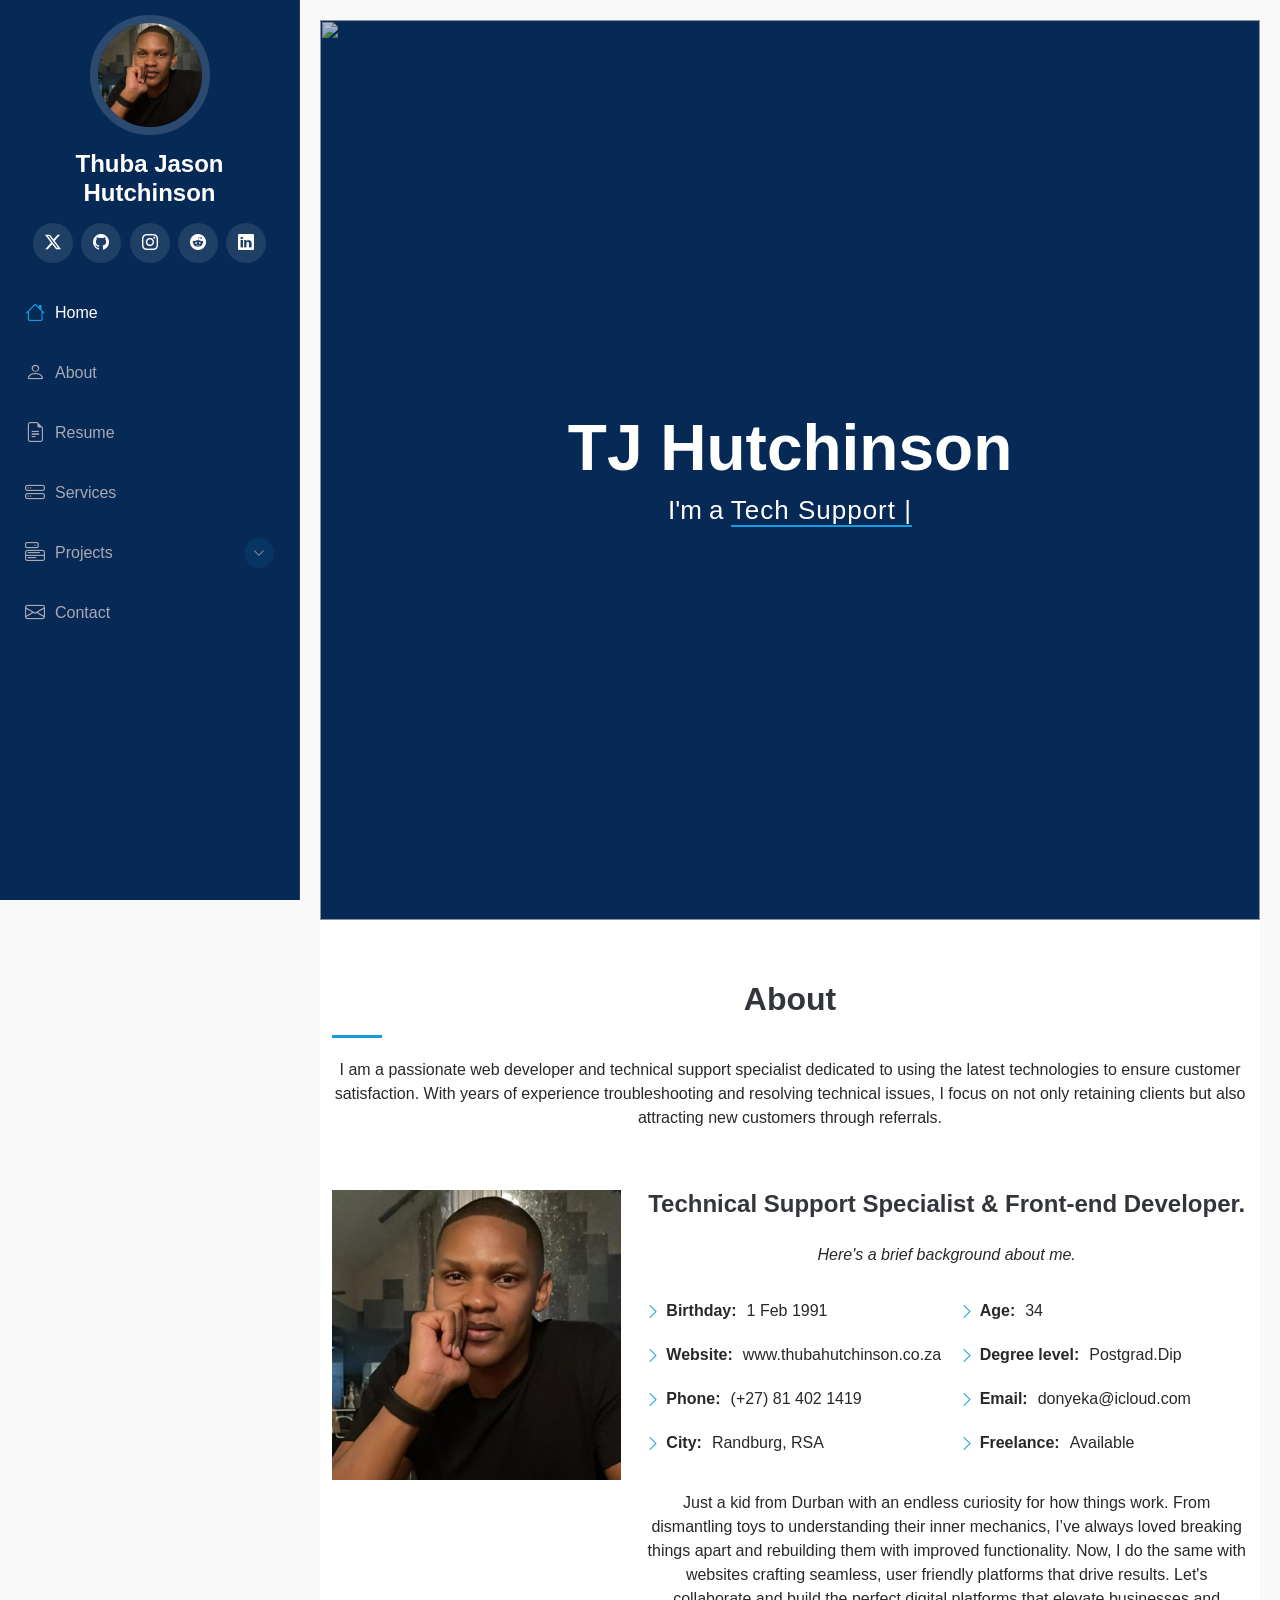
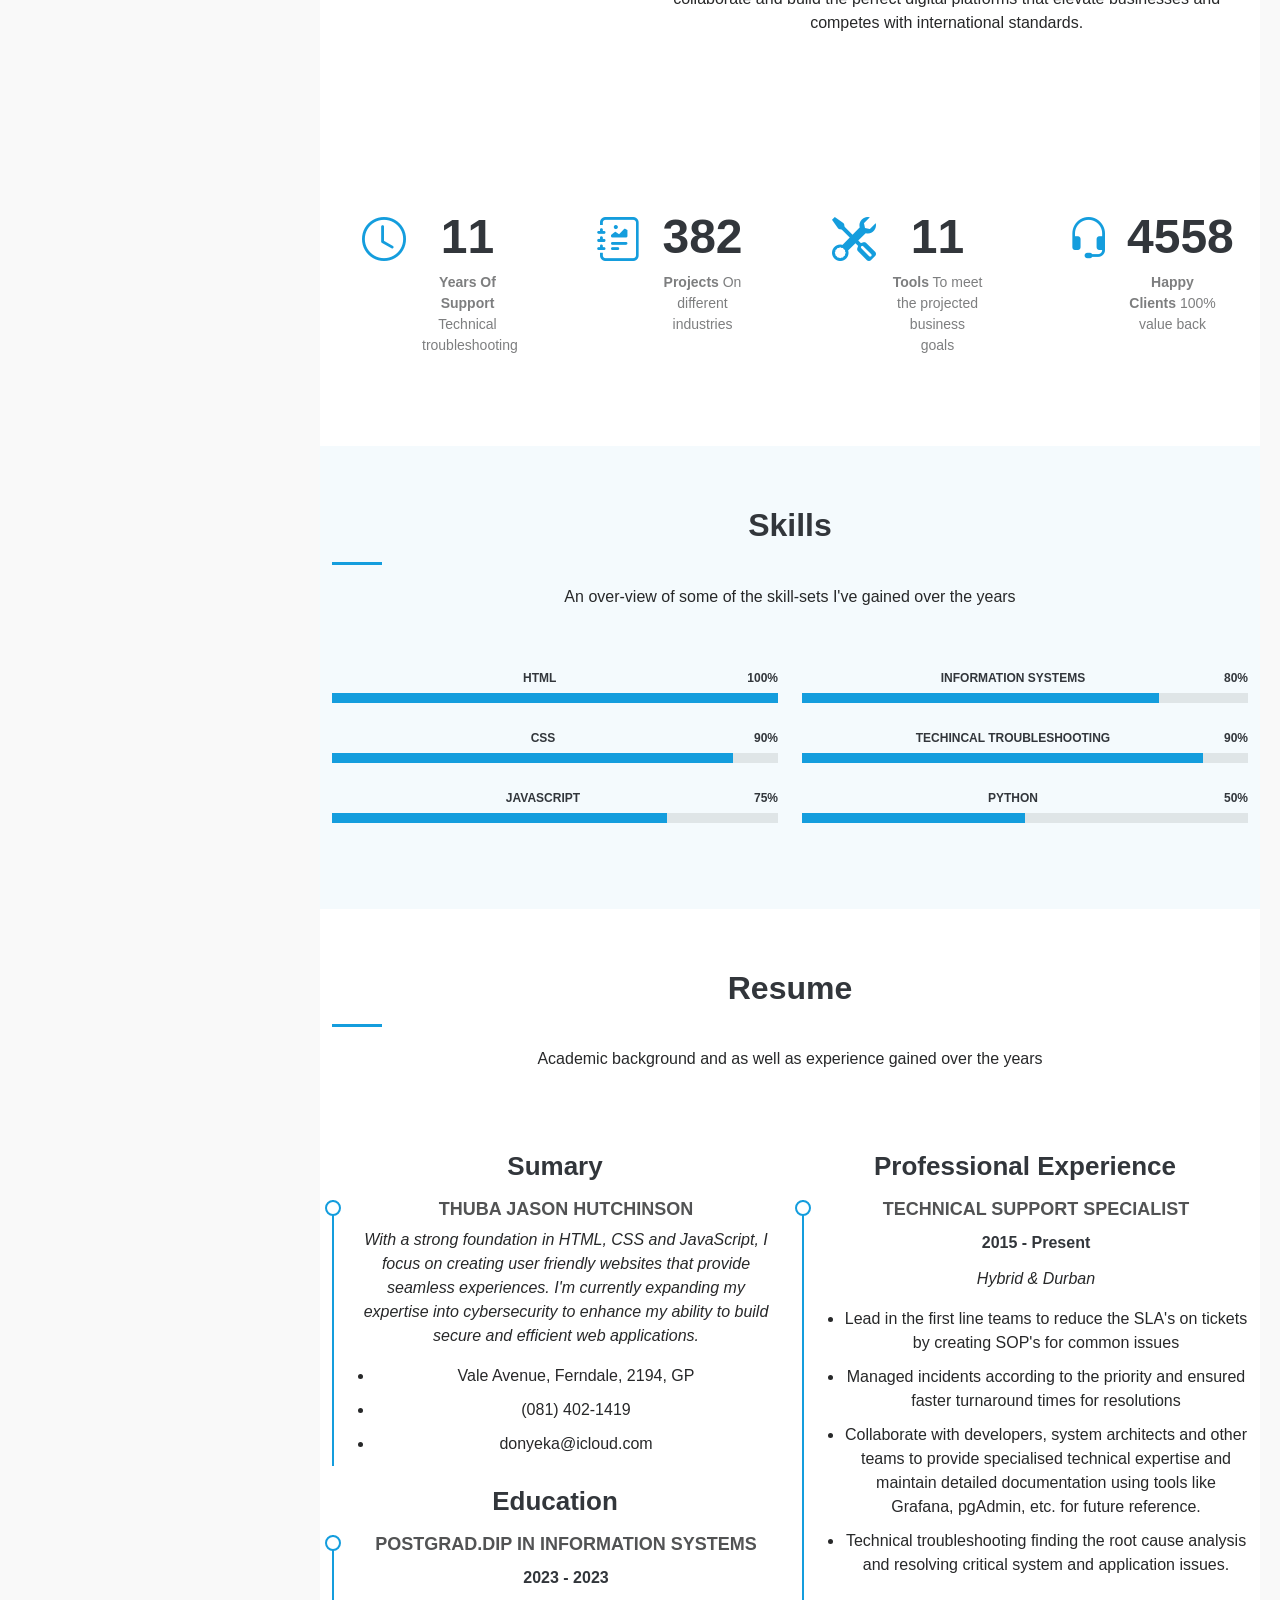
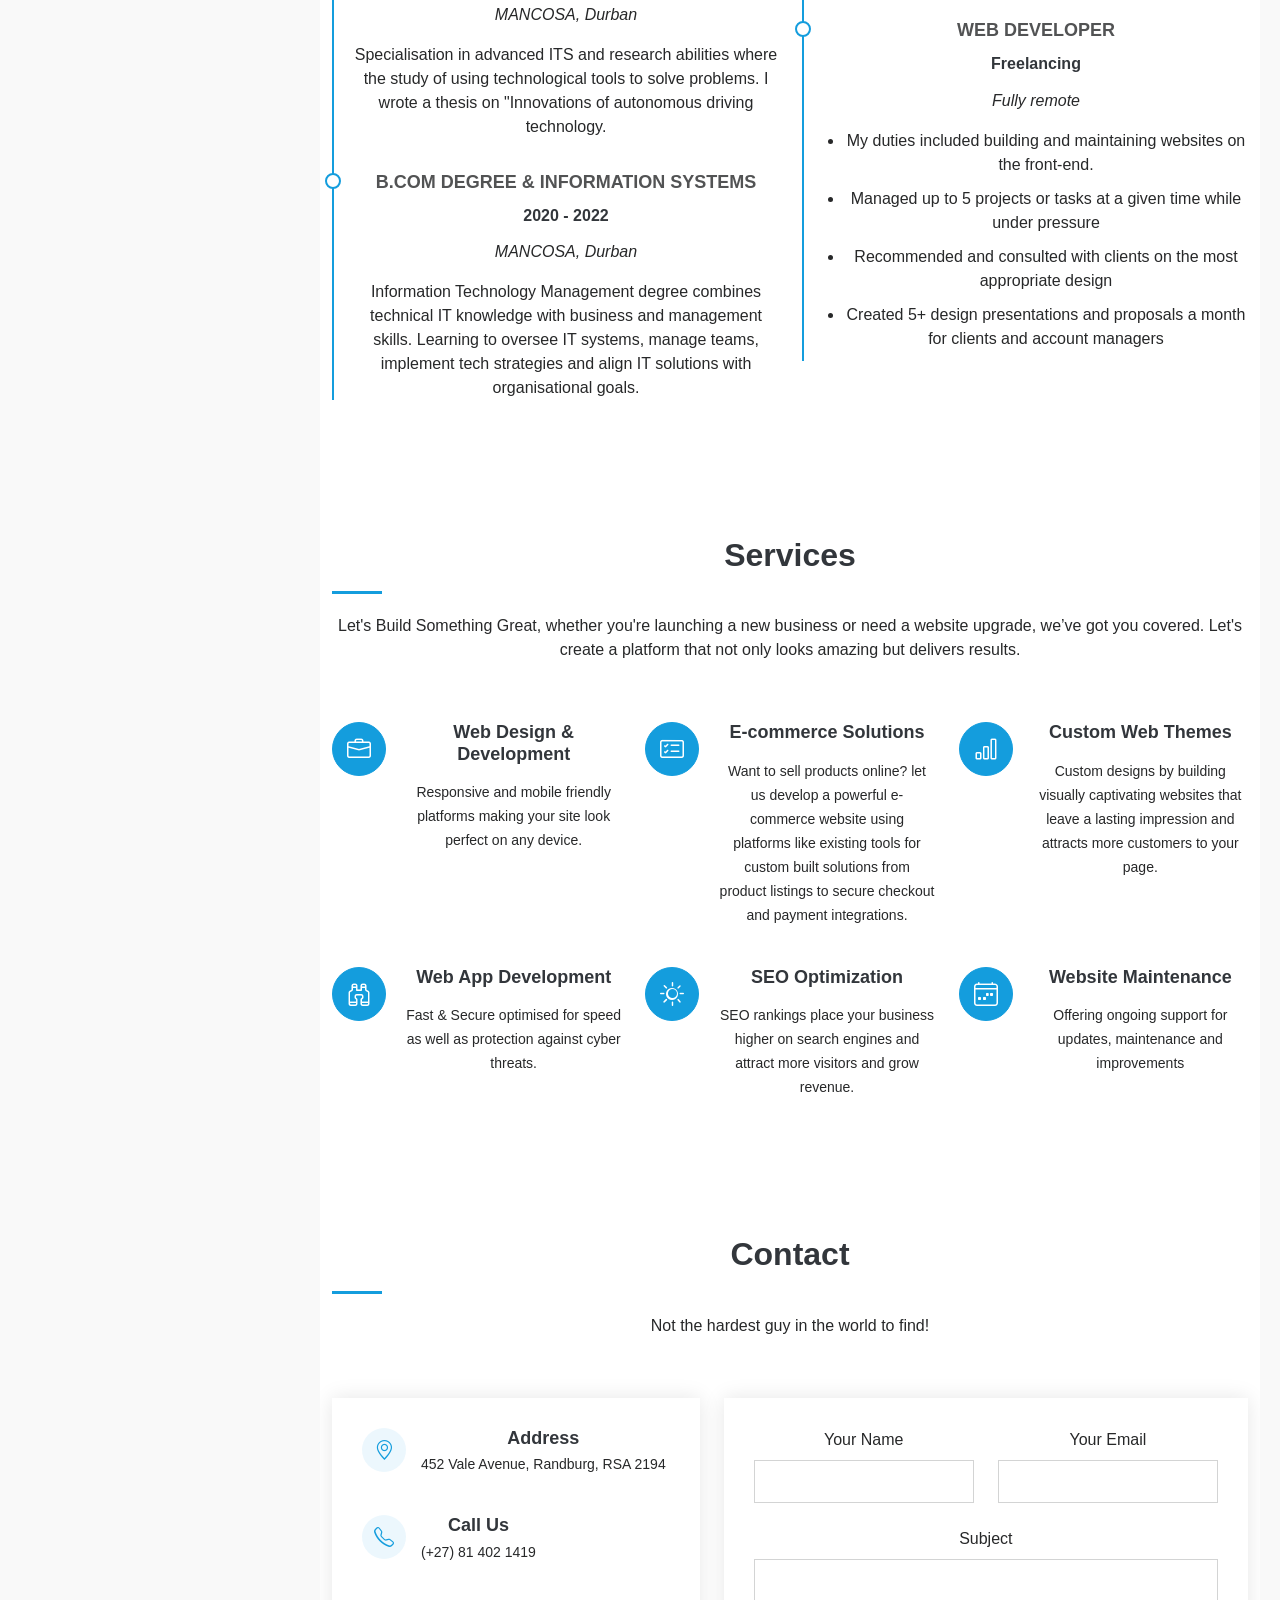
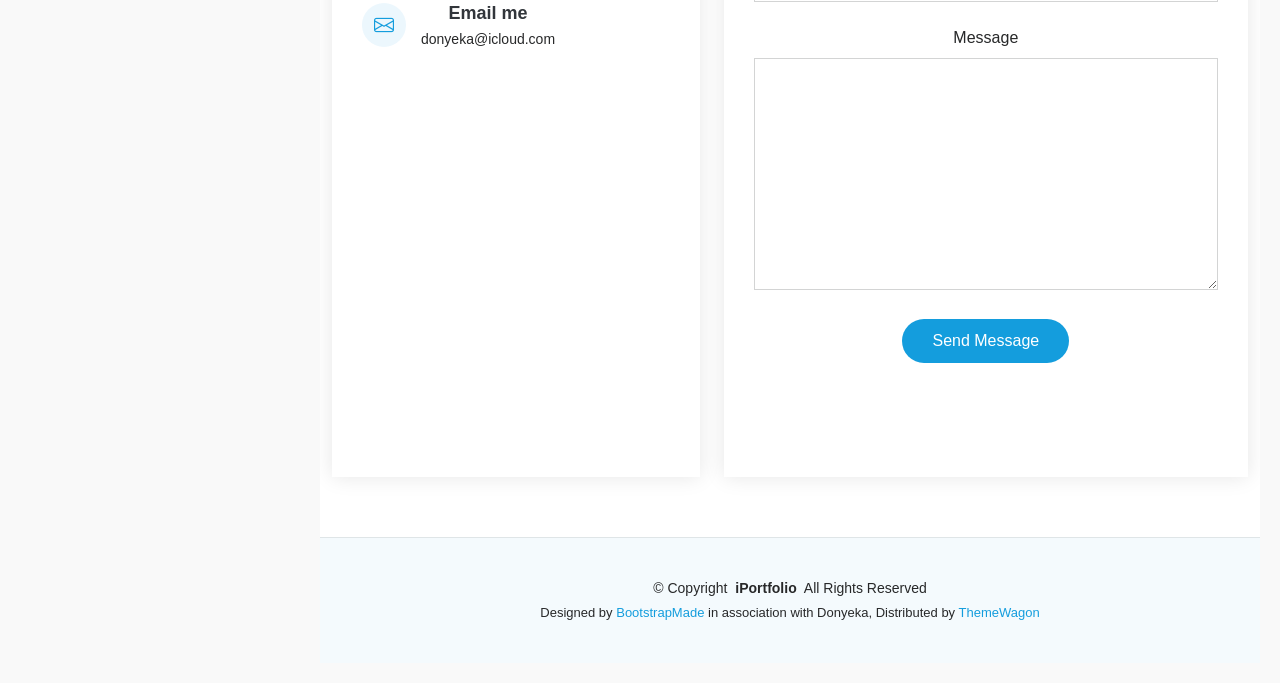
==== commit 1fe26f93: "Update index.html" ====
--- a/index.html
+++ b/index.html
@@ -95,7 +95,7 @@
     <!-- Hero Section -->
     <section id="hero" class="hero section dark-background">
 
-      <img src="assets/img/Img.jpg" alt="" data-aos="fade-in" class="">
+      <img src="assets/testimonials/pexels-pixabay-2150.jpg" alt="" data-aos="fade-in" class="">
 
       <div class="container" data-aos="fade-up" data-aos-delay="100">
         <h2>TJ Hutchinson</h2>
@@ -826,4 +826,4 @@
 
 </body>
 
-</html>+</html>
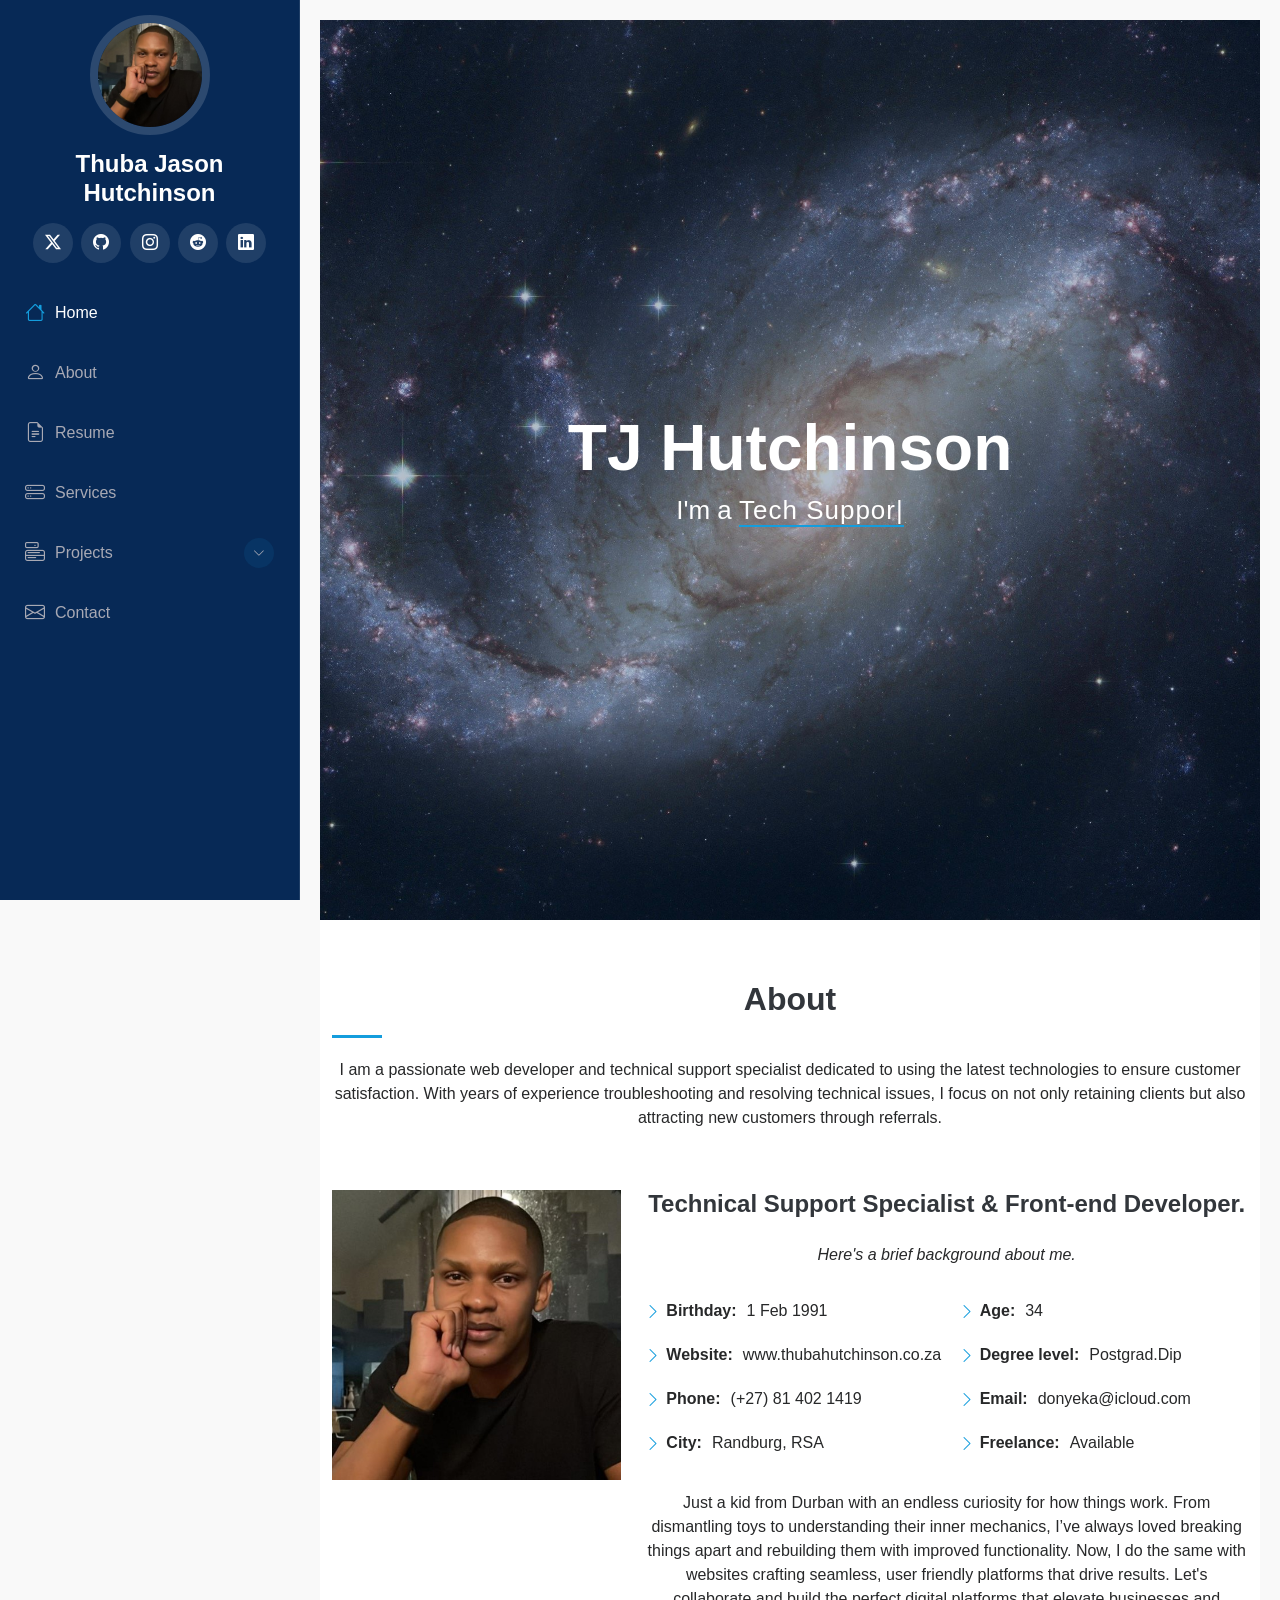
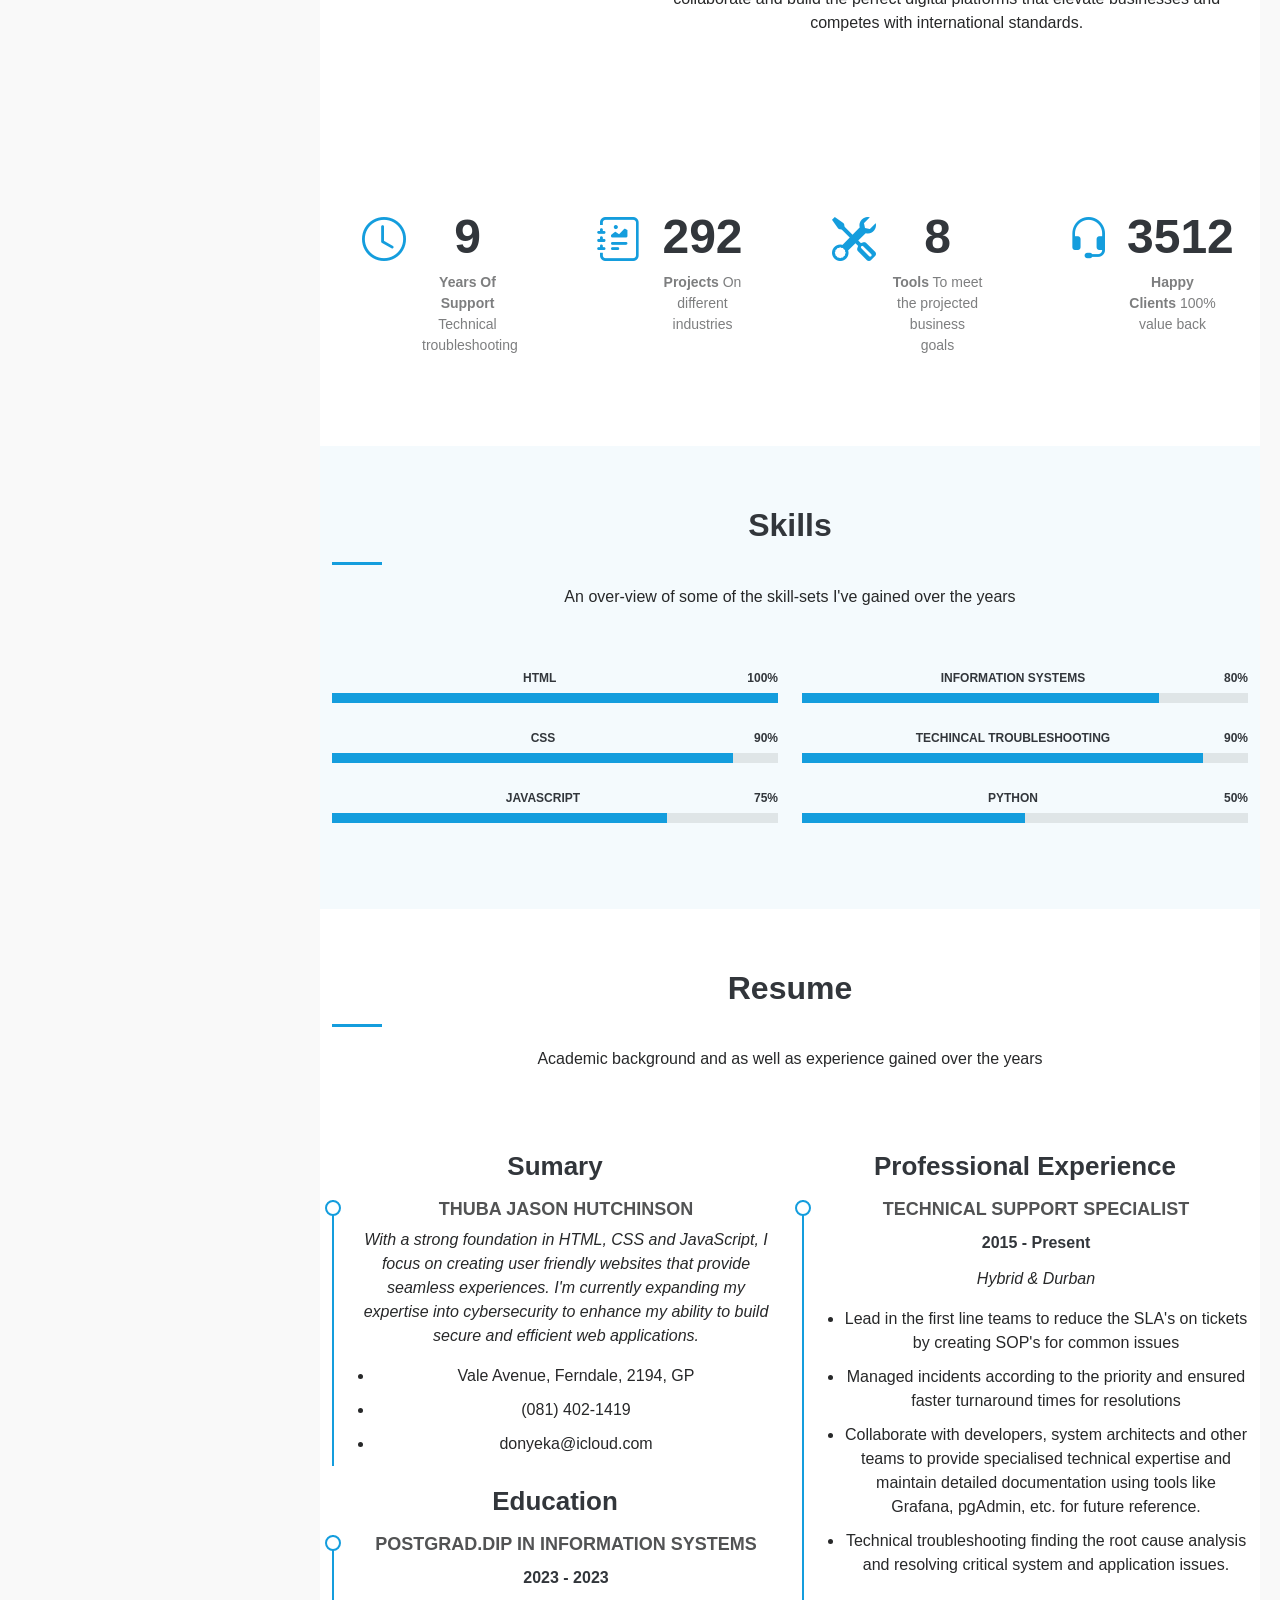
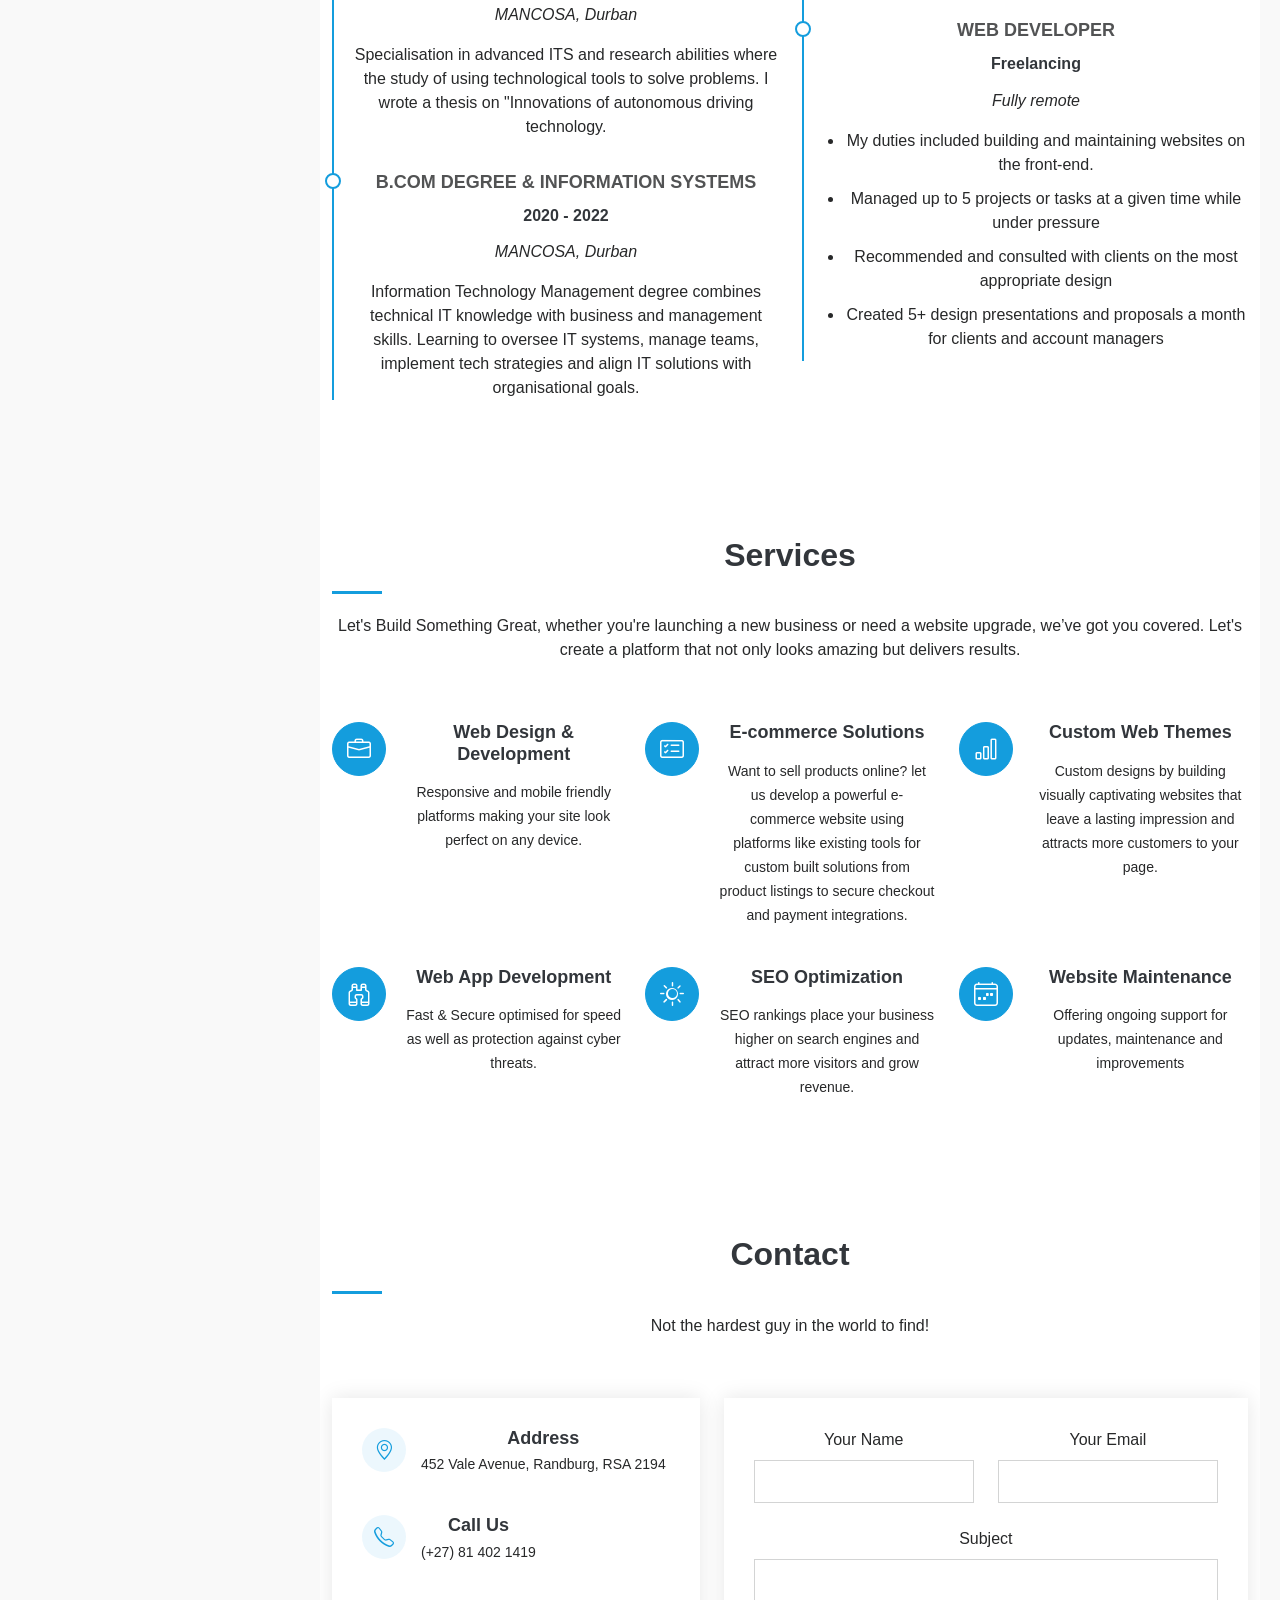
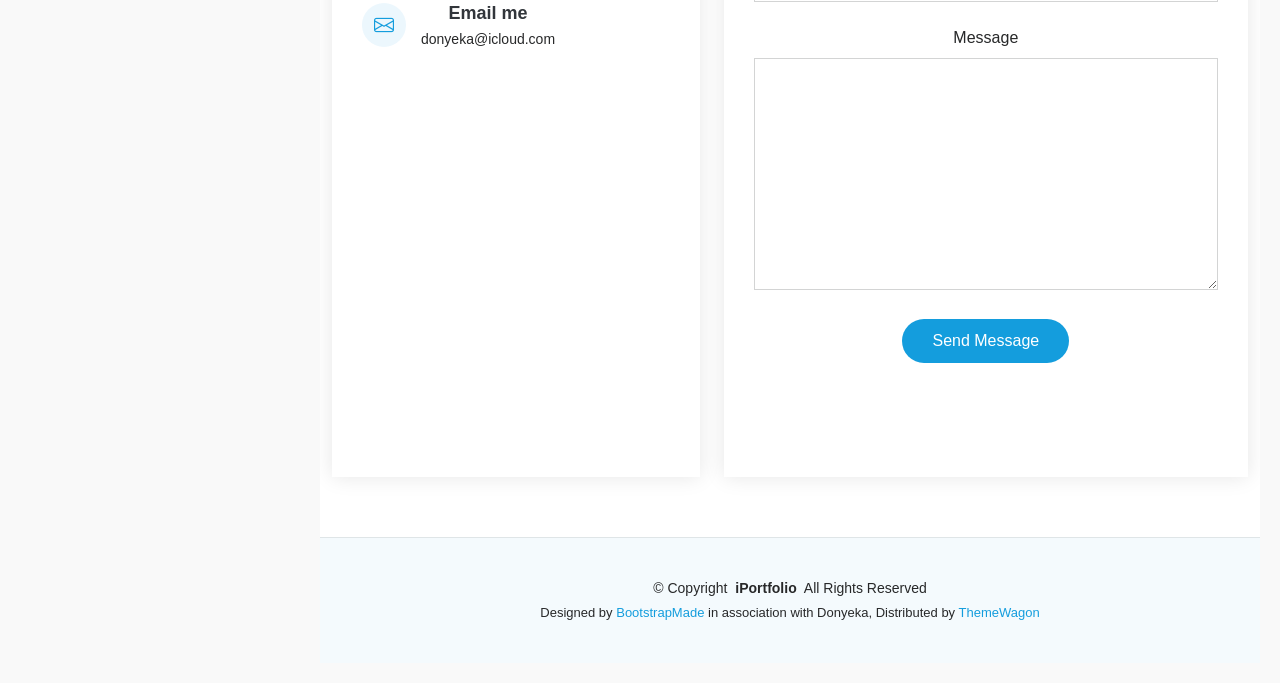
==== commit 486e677e: "Update index.html Img update" ====
--- a/index.html
+++ b/index.html
@@ -95,7 +95,7 @@
     <!-- Hero Section -->
     <section id="hero" class="hero section dark-background">
 
-      <img src="assets/testimonials/pexels-pixabay-2150.jpg" alt="" data-aos="fade-in" class="">
+      <img src="assets/img/testimonials/pexels-pixabay-2150.jpg" alt="" data-aos="fade-in" class="">
 
       <div class="container" data-aos="fade-up" data-aos-delay="100">
         <h2>TJ Hutchinson</h2>
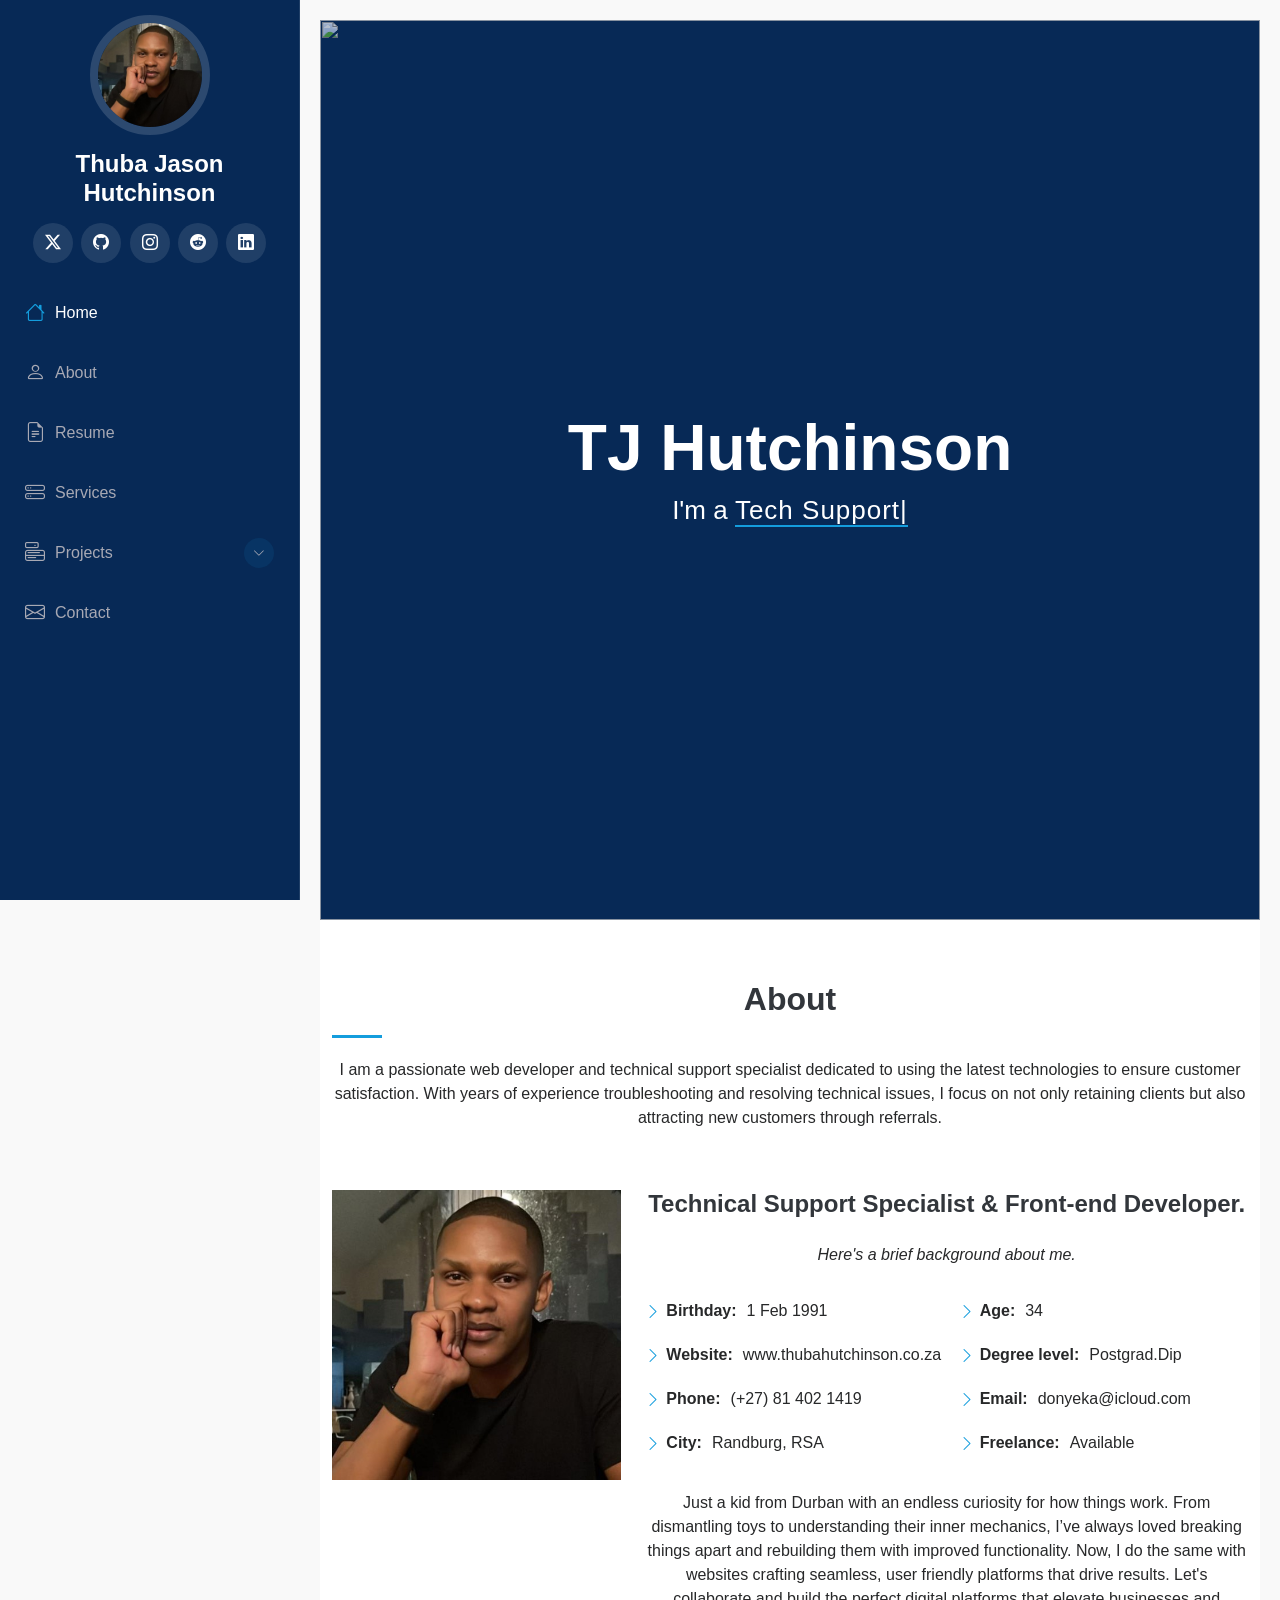
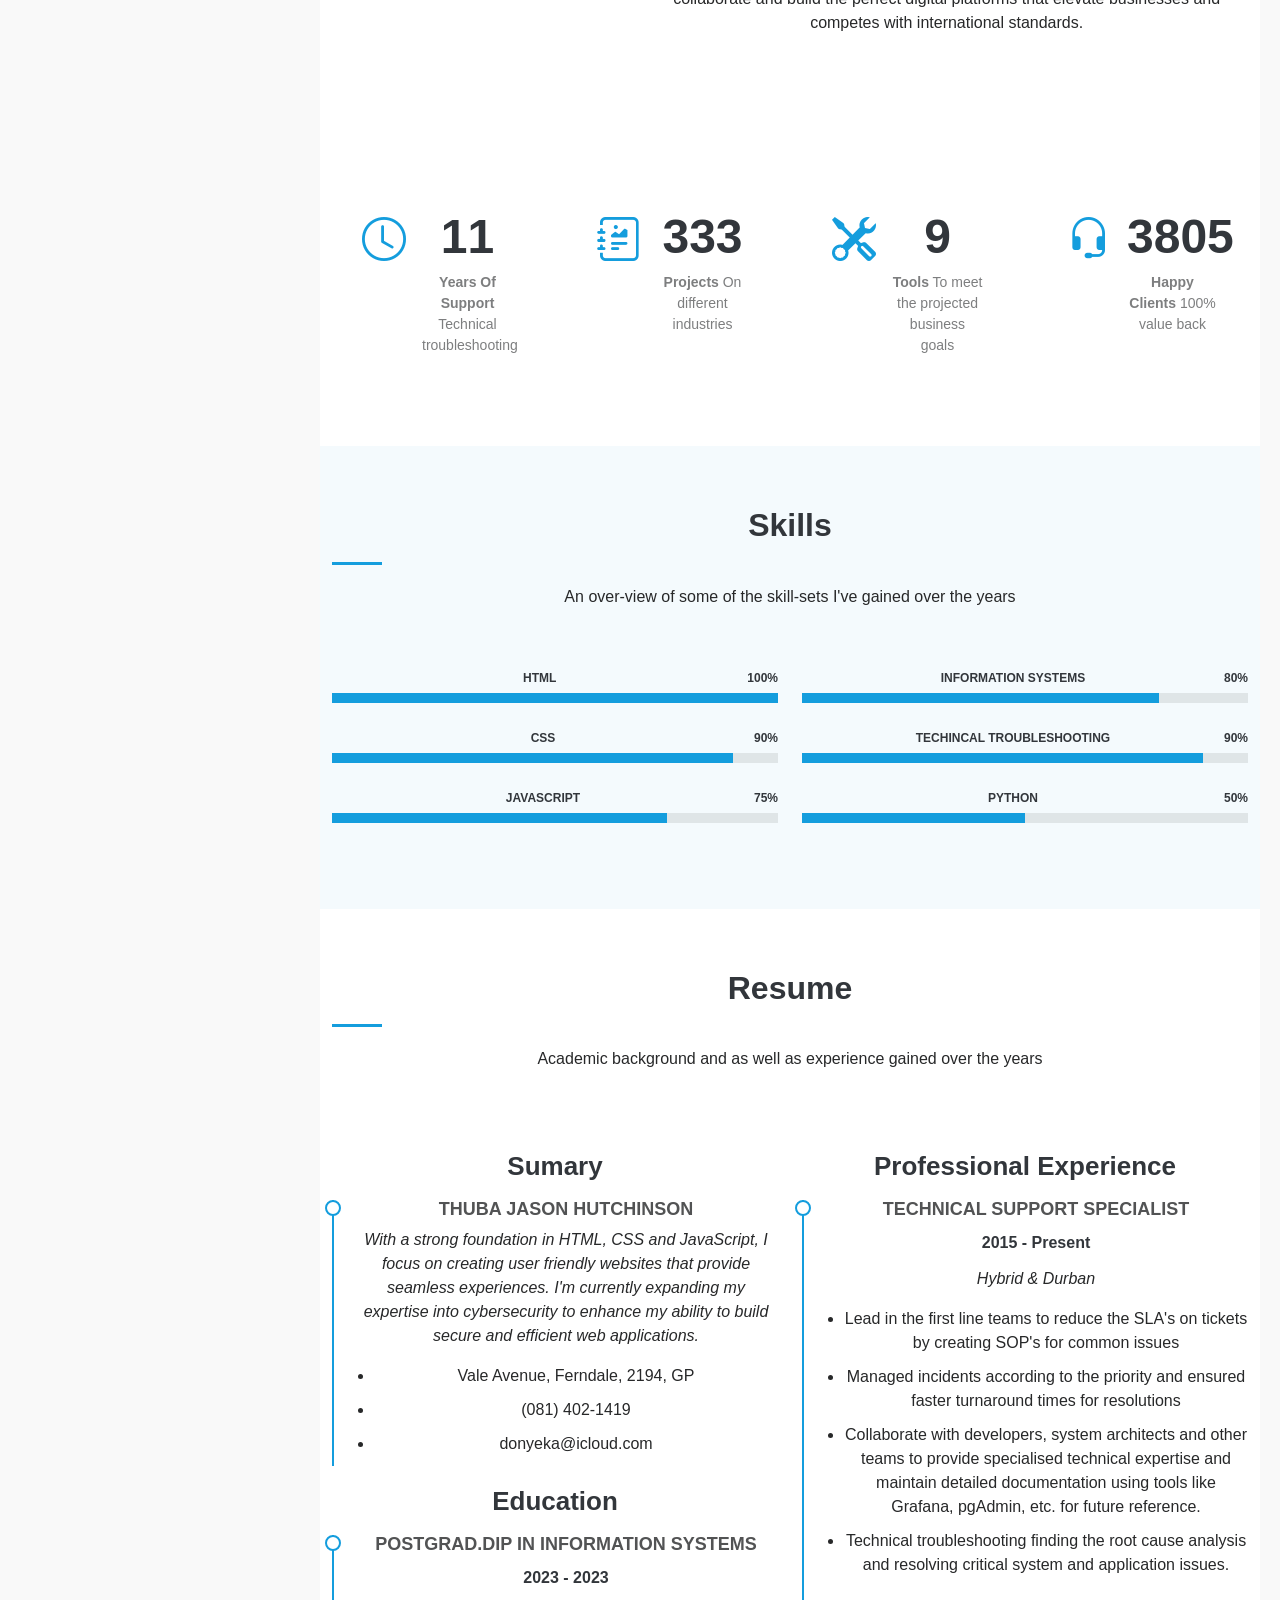
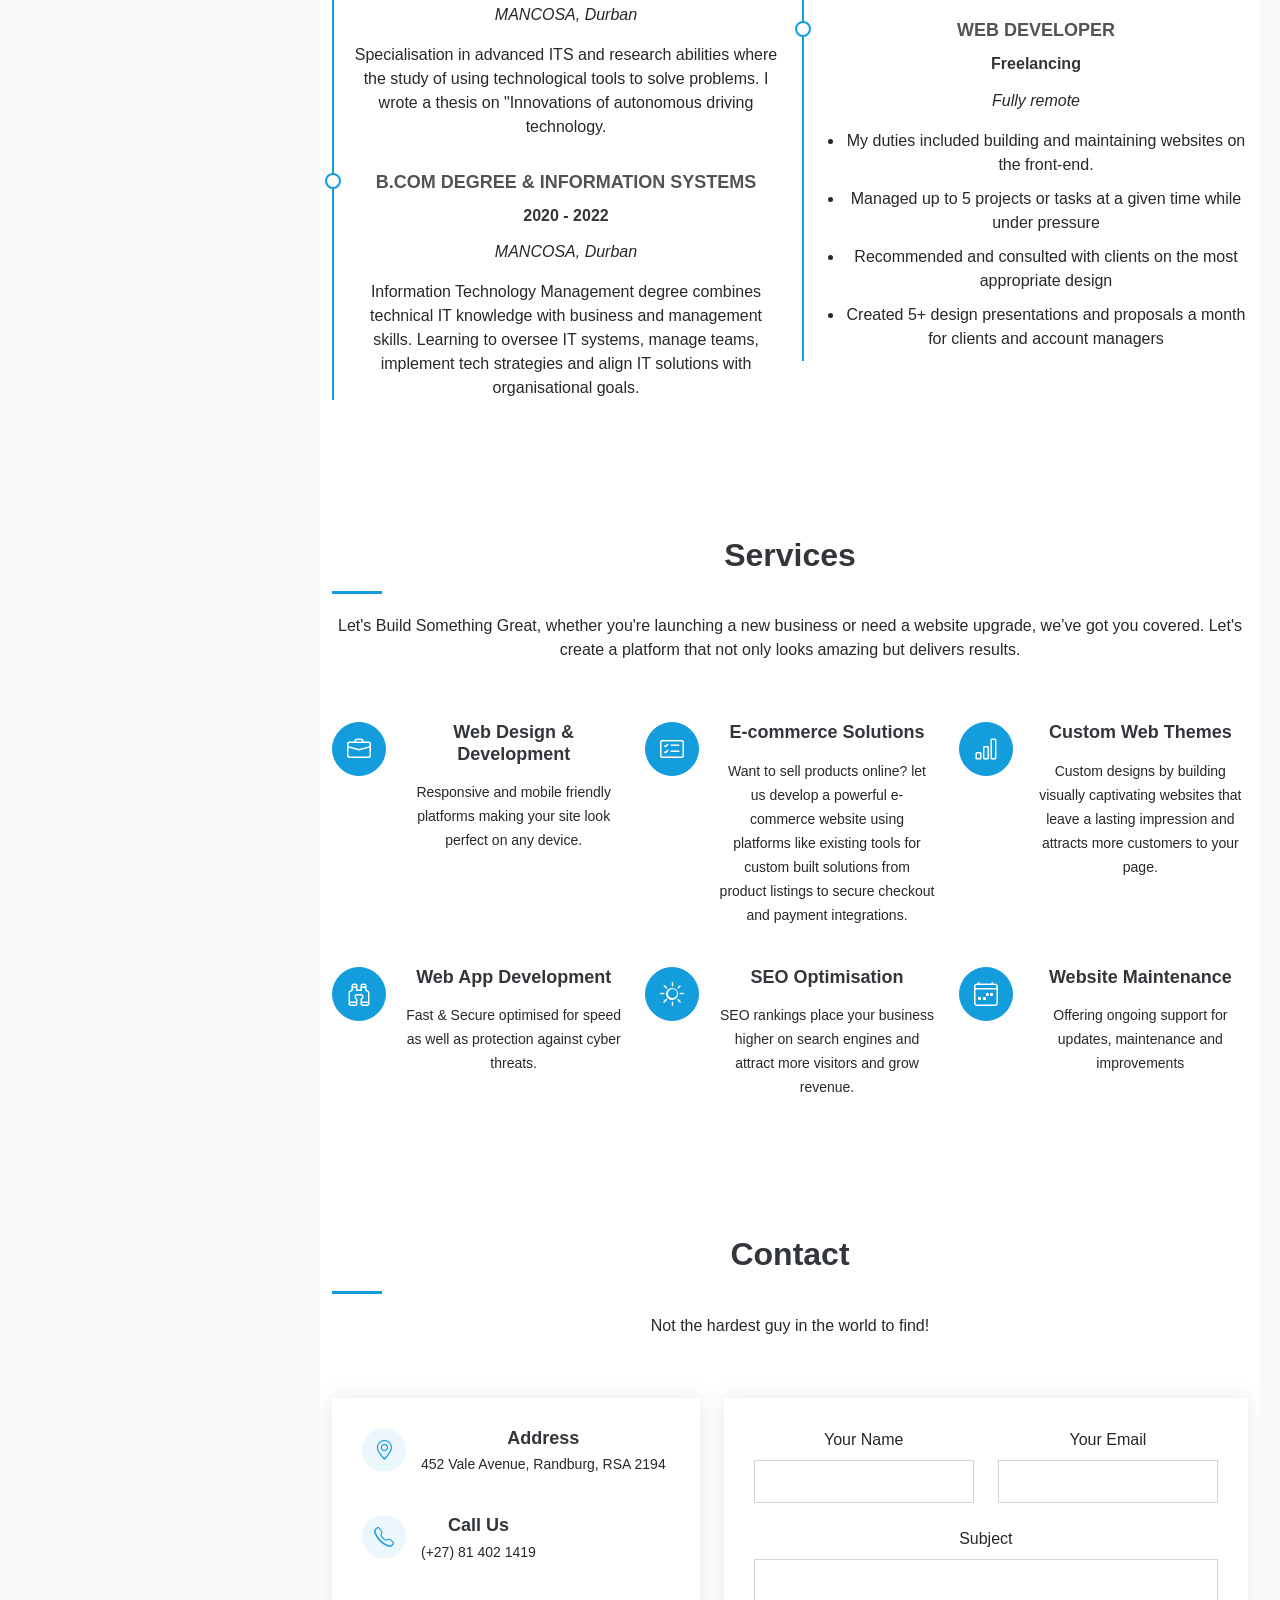
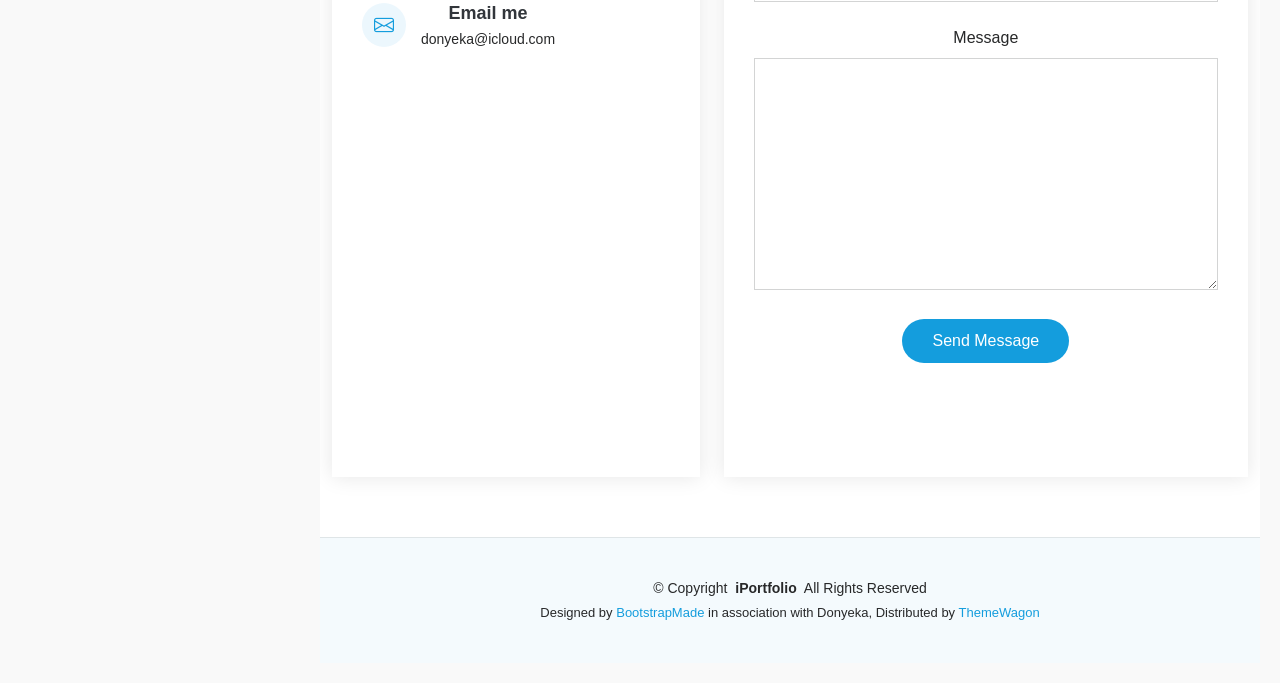
==== commit 1c2f880c: "Update index.html Services updates" ====
--- a/index.html
+++ b/index.html
@@ -95,7 +95,7 @@
     <!-- Hero Section -->
     <section id="hero" class="hero section dark-background">
 
-      <img src="assets/img/testimonials/pexels-pixabay-2150.jpg" alt="" data-aos="fade-in" class="">
+      <img src="assets\img\pexels-pixabay-2150.jpg" alt="" data-aos="fade-in" class="">
 
       <div class="container" data-aos="fade-up" data-aos-delay="100">
         <h2>TJ Hutchinson</h2>
@@ -537,7 +537,7 @@
           <div class="col-lg-4 col-md-6 service-item d-flex" data-aos="fade-up" data-aos-delay="100">
             <div class="icon flex-shrink-0"><i class="bi bi-briefcase"></i></div>
             <div>
-              <h4 class="title"><a href="service-details.html" class="stretched-link">Web Design & Development</a></h4>
+              <h4 class="title" class="stretched-link"> Web Design & Development</h4>
               <p class="description">Responsive and mobile friendly platforms making your site look perfect on any device.</p>
             </div>
           </div>
@@ -546,7 +546,7 @@
           <div class="col-lg-4 col-md-6 service-item d-flex" data-aos="fade-up" data-aos-delay="200">
             <div class="icon flex-shrink-0"><i class="bi bi-card-checklist"></i></div>
             <div>
-              <h4 class="title"><a href="service-details.html" class="stretched-link">E-commerce Solutions</a></h4>
+              <h4 class="title" class="stretched-link"> E-commerce Solutions</a></h4>
               <p class="description">Want to sell products online? let us develop a powerful e-commerce website using platforms like existing tools for custom built solutions from product listings to secure checkout and payment integrations.</p>
             </div>
           </div><!-- End Service Item -->
@@ -554,7 +554,7 @@
           <div class="col-lg-4 col-md-6 service-item d-flex" data-aos="fade-up" data-aos-delay="300">
             <div class="icon flex-shrink-0"><i class="bi bi-bar-chart"></i></div>
             <div>
-              <h4 class="title"><a href="service-details.html" class="stretched-link">Custom Web Themes</a></h4>
+              <h4 class="title" class="stretched-link"> Custom Web Themes</a></h4>
               <p class="description">Custom designs by building visually captivating websites that leave a lasting impression and attracts more customers to your page.</p>
             </div>
           </div><!-- End Service Item -->
@@ -562,7 +562,7 @@
           <div class="col-lg-4 col-md-6 service-item d-flex" data-aos="fade-up" data-aos-delay="400">
             <div class="icon flex-shrink-0"><i class="bi bi-binoculars"></i></div>
             <div>
-              <h4 class="title"><a href="service-details.html" class="stretched-link">Web App Development</a></h4>
+              <h4 class="title" class="stretched-link"> Web App Development</a></h4>
               <p class="description">Fast & Secure optimised for speed as well as protection against cyber threats.</p>
             </div>
           </div><!-- End Service Item -->
@@ -570,7 +570,7 @@
           <div class="col-lg-4 col-md-6 service-item d-flex" data-aos="fade-up" data-aos-delay="500">
             <div class="icon flex-shrink-0"><i class="bi bi-brightness-high"></i></div>
             <div>
-              <h4 class="title"><a href="service-details.html" class="stretched-link">SEO Optimization</a></h4>
+              <h4 class="title" class="stretched-link"> SEO Optimisation</a></h4>
               <p class="description">SEO rankings place your business higher on search engines and attract more visitors and grow revenue.</p>
             </div>
           </div><!-- End Service Item -->
@@ -578,7 +578,7 @@
           <div class="col-lg-4 col-md-6 service-item d-flex" data-aos="fade-up" data-aos-delay="600">
             <div class="icon flex-shrink-0"><i class="bi bi-calendar4-week"></i></div>
             <div>
-              <h4 class="title"><a href="service-details.html" class="stretched-link">Website Maintenance</a></h4>
+              <h4 class="title" class="stretched-link"> Website Maintenance</a></h4>
               <p class="description">Offering ongoing support for updates, maintenance and improvements</p>
             </div>
           </div><!-- End Service Item -->
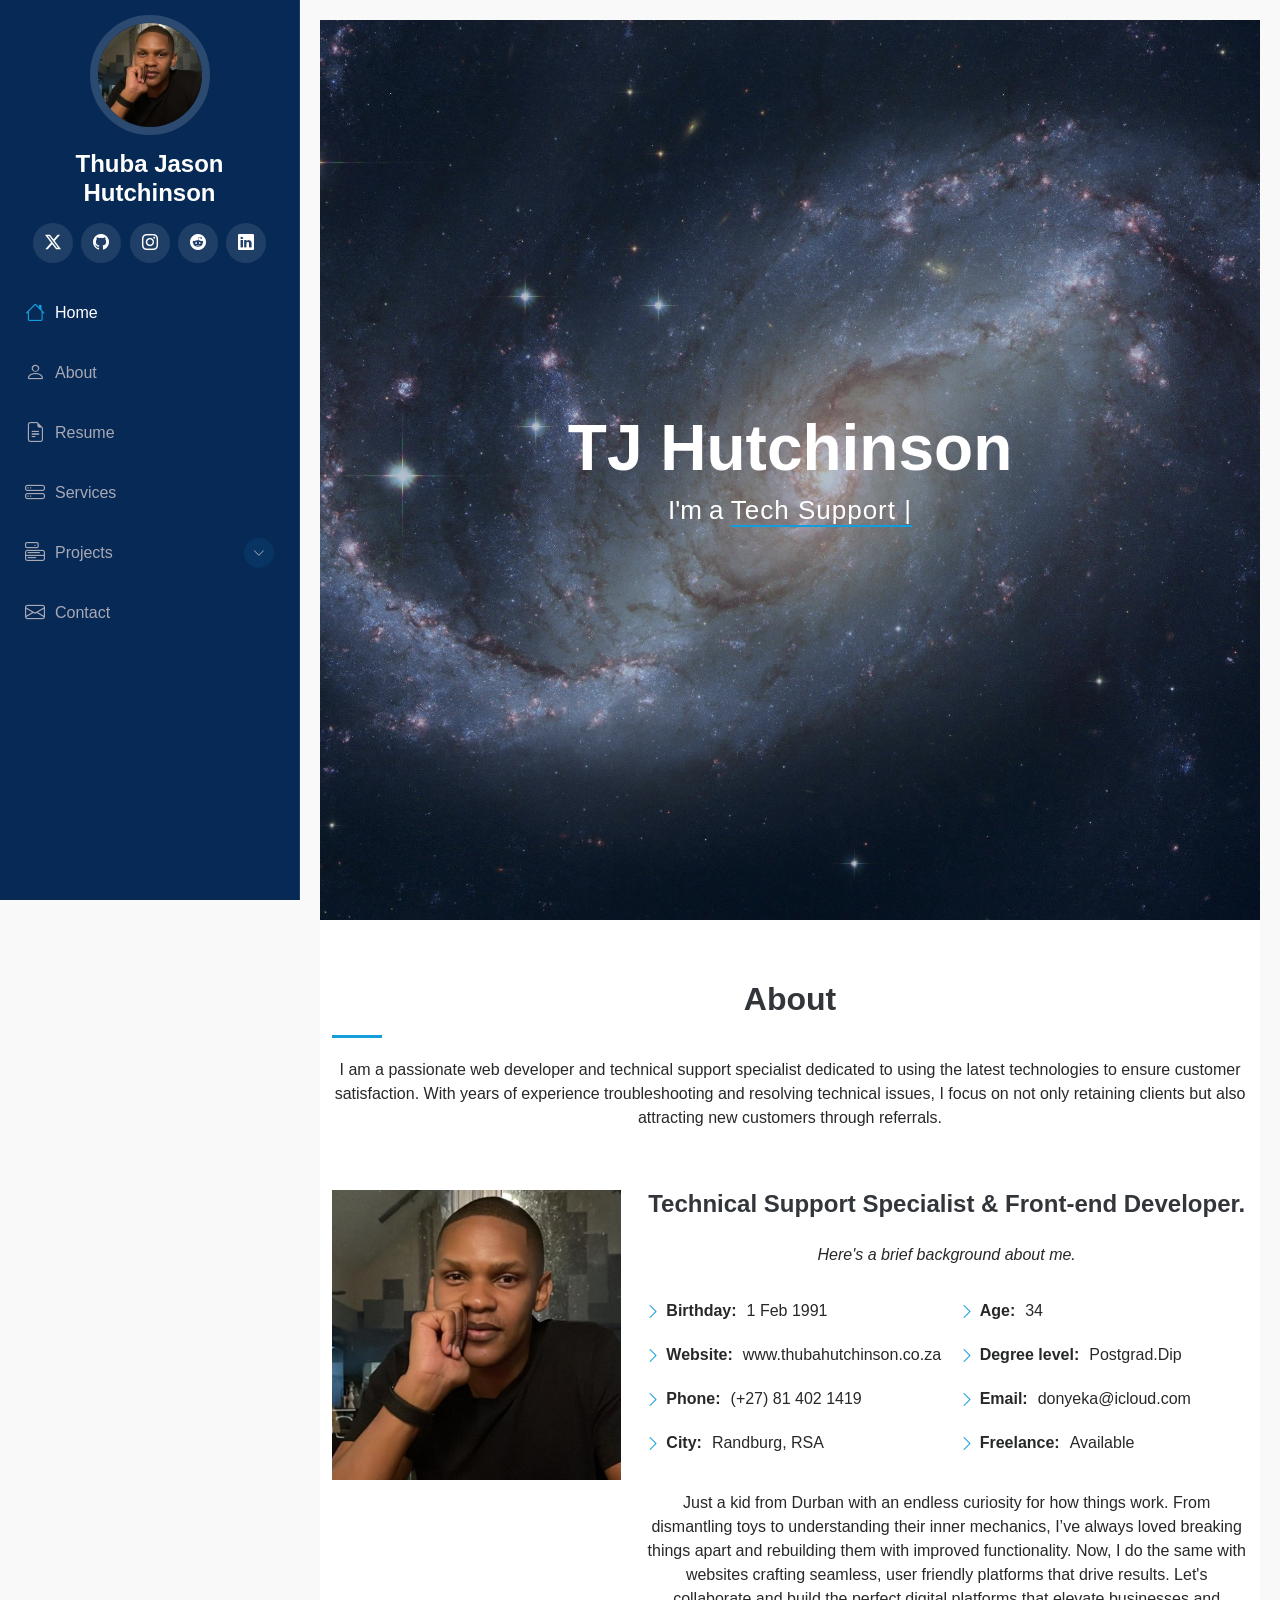
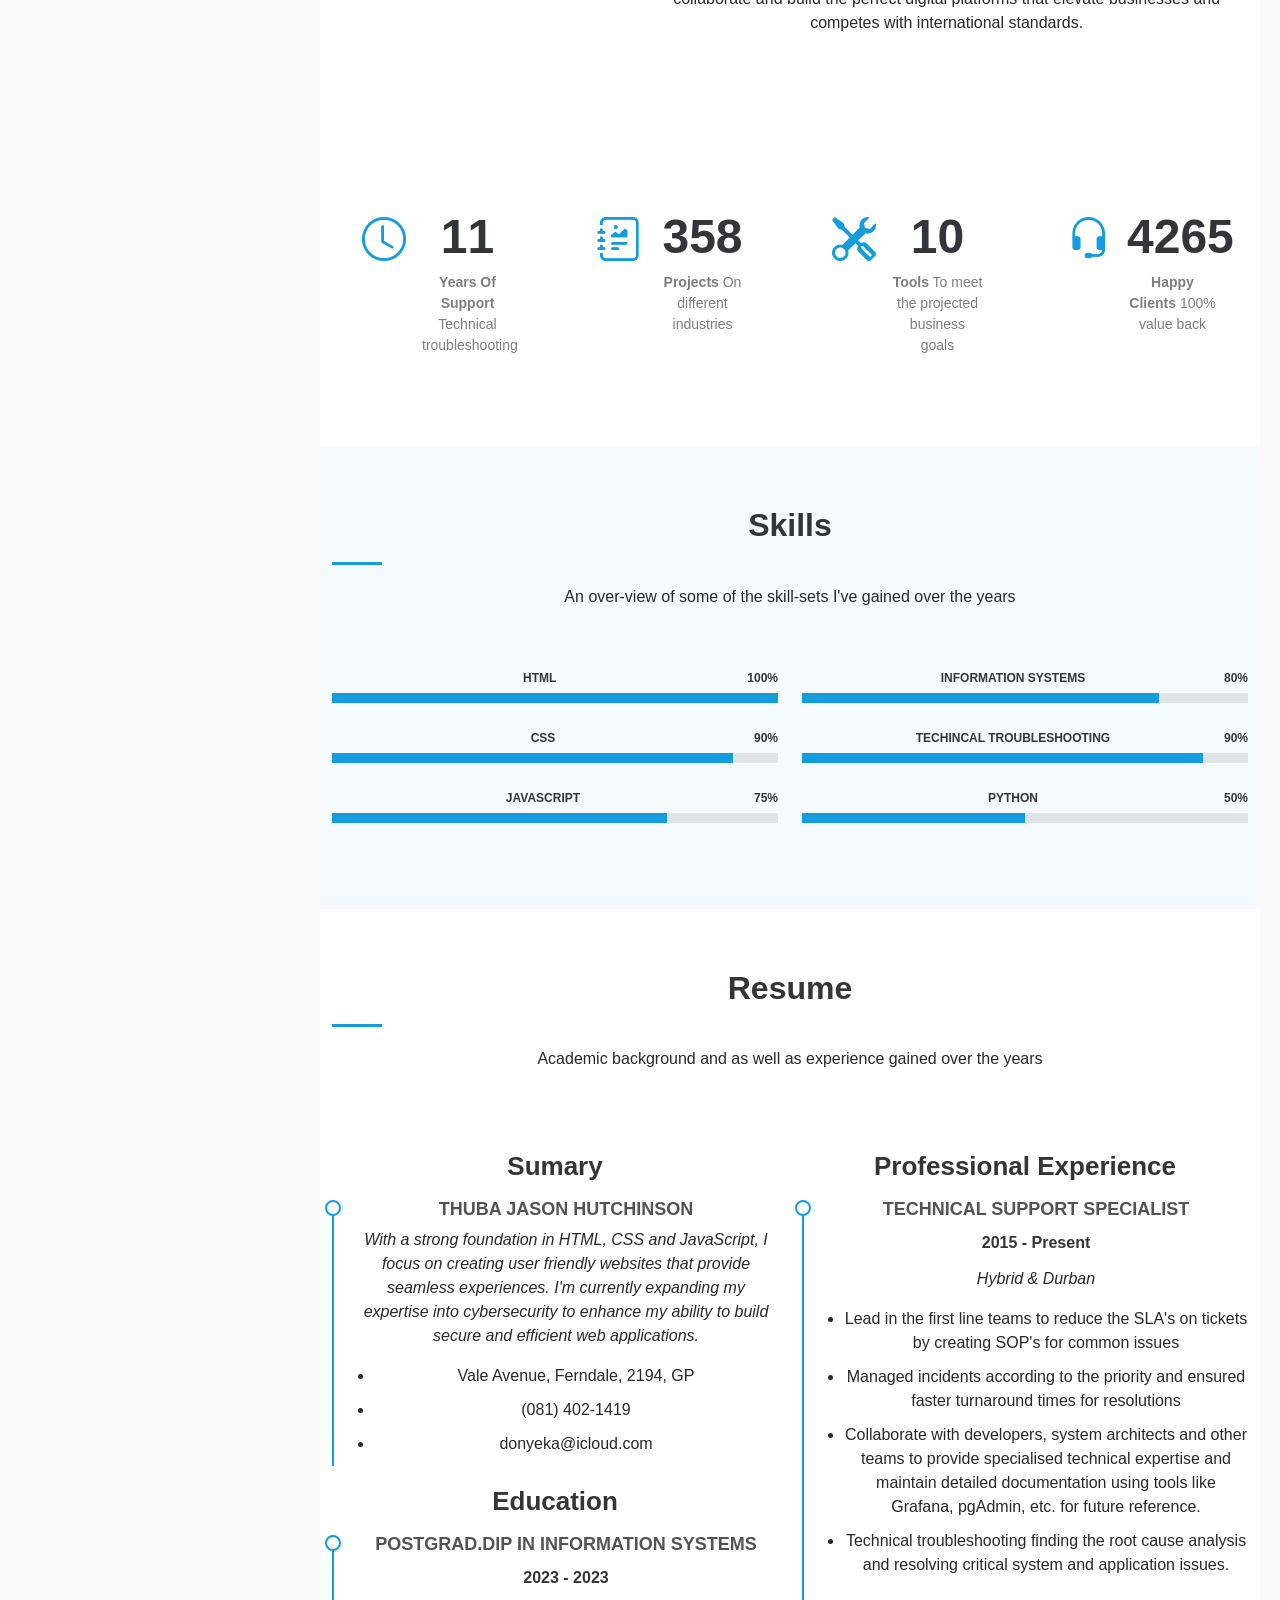
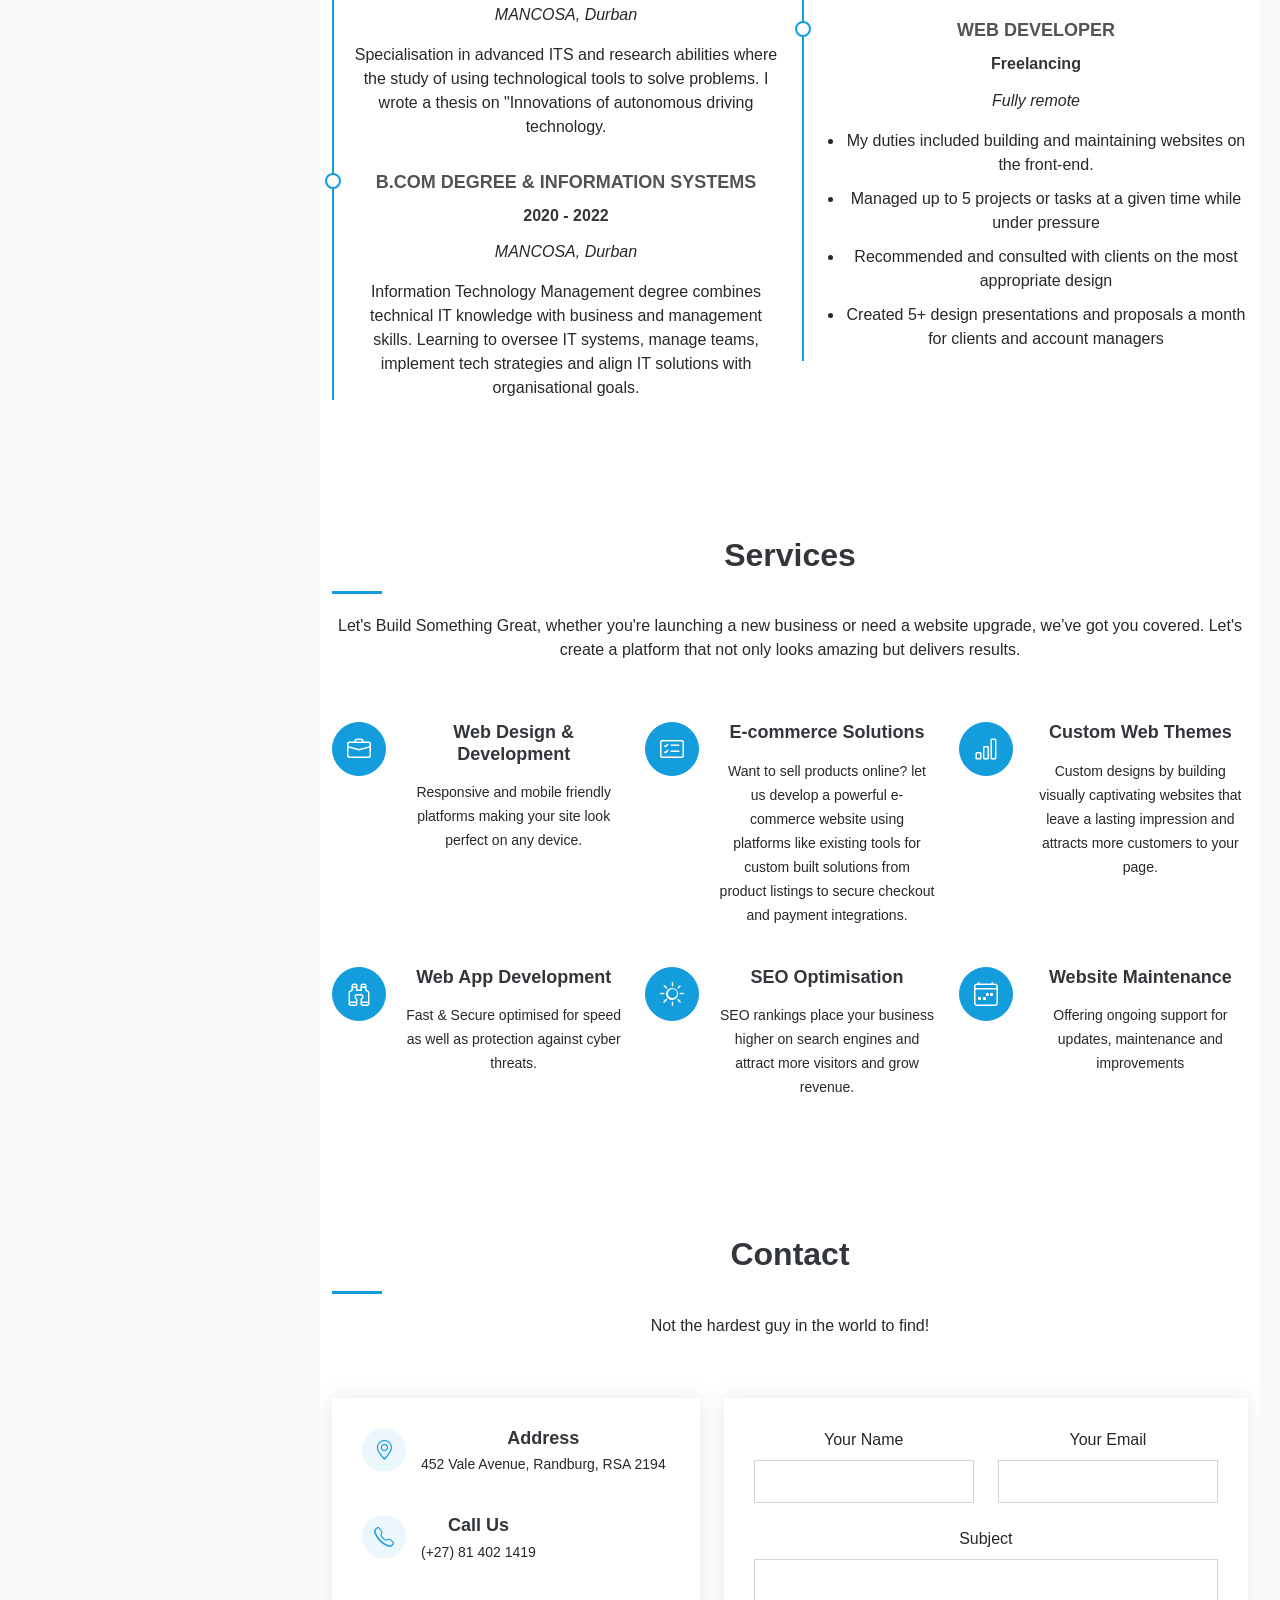
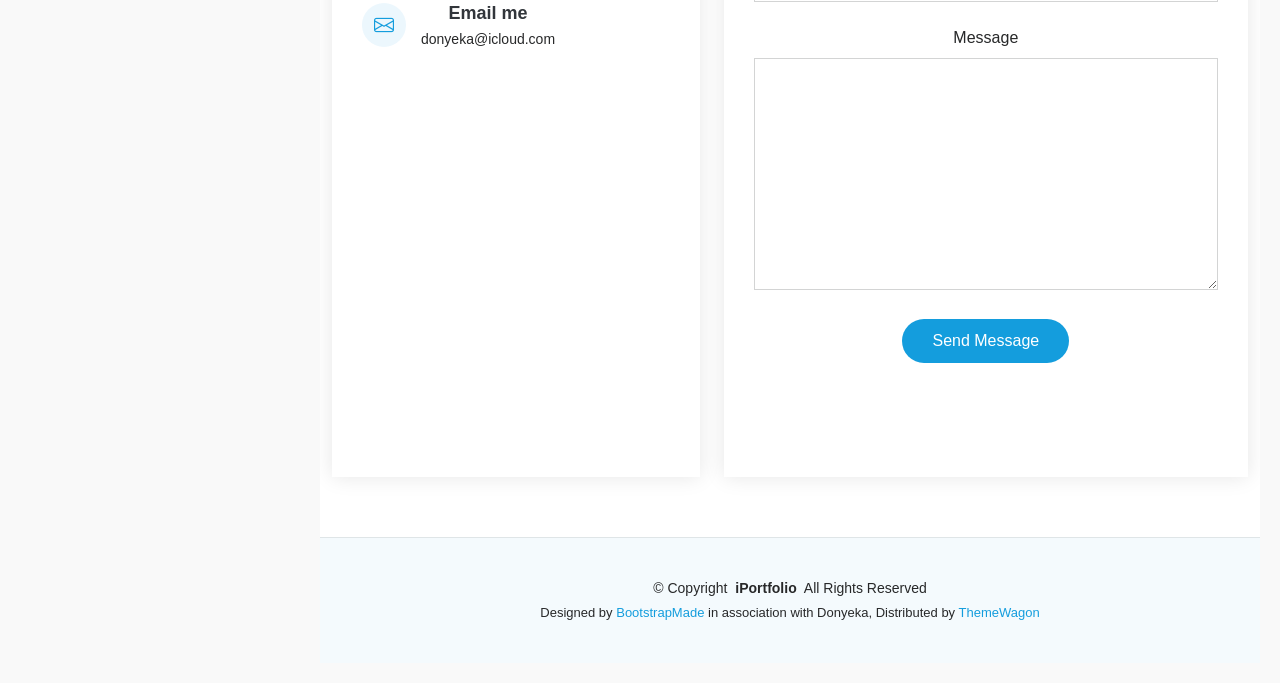
==== commit 5606ad9d: "Update index.html Image update" ====
--- a/index.html
+++ b/index.html
@@ -95,7 +95,7 @@
     <!-- Hero Section -->
     <section id="hero" class="hero section dark-background">
 
-      <img src="assets\img\pexels-pixabay-2150.jpg" alt="" data-aos="fade-in" class="">
+      <img src="assets\img\testimonials\pexels-pixabay-2150.jpg" alt="" data-aos="fade-in" class="">
 
       <div class="container" data-aos="fade-up" data-aos-delay="100">
         <h2>TJ Hutchinson</h2>
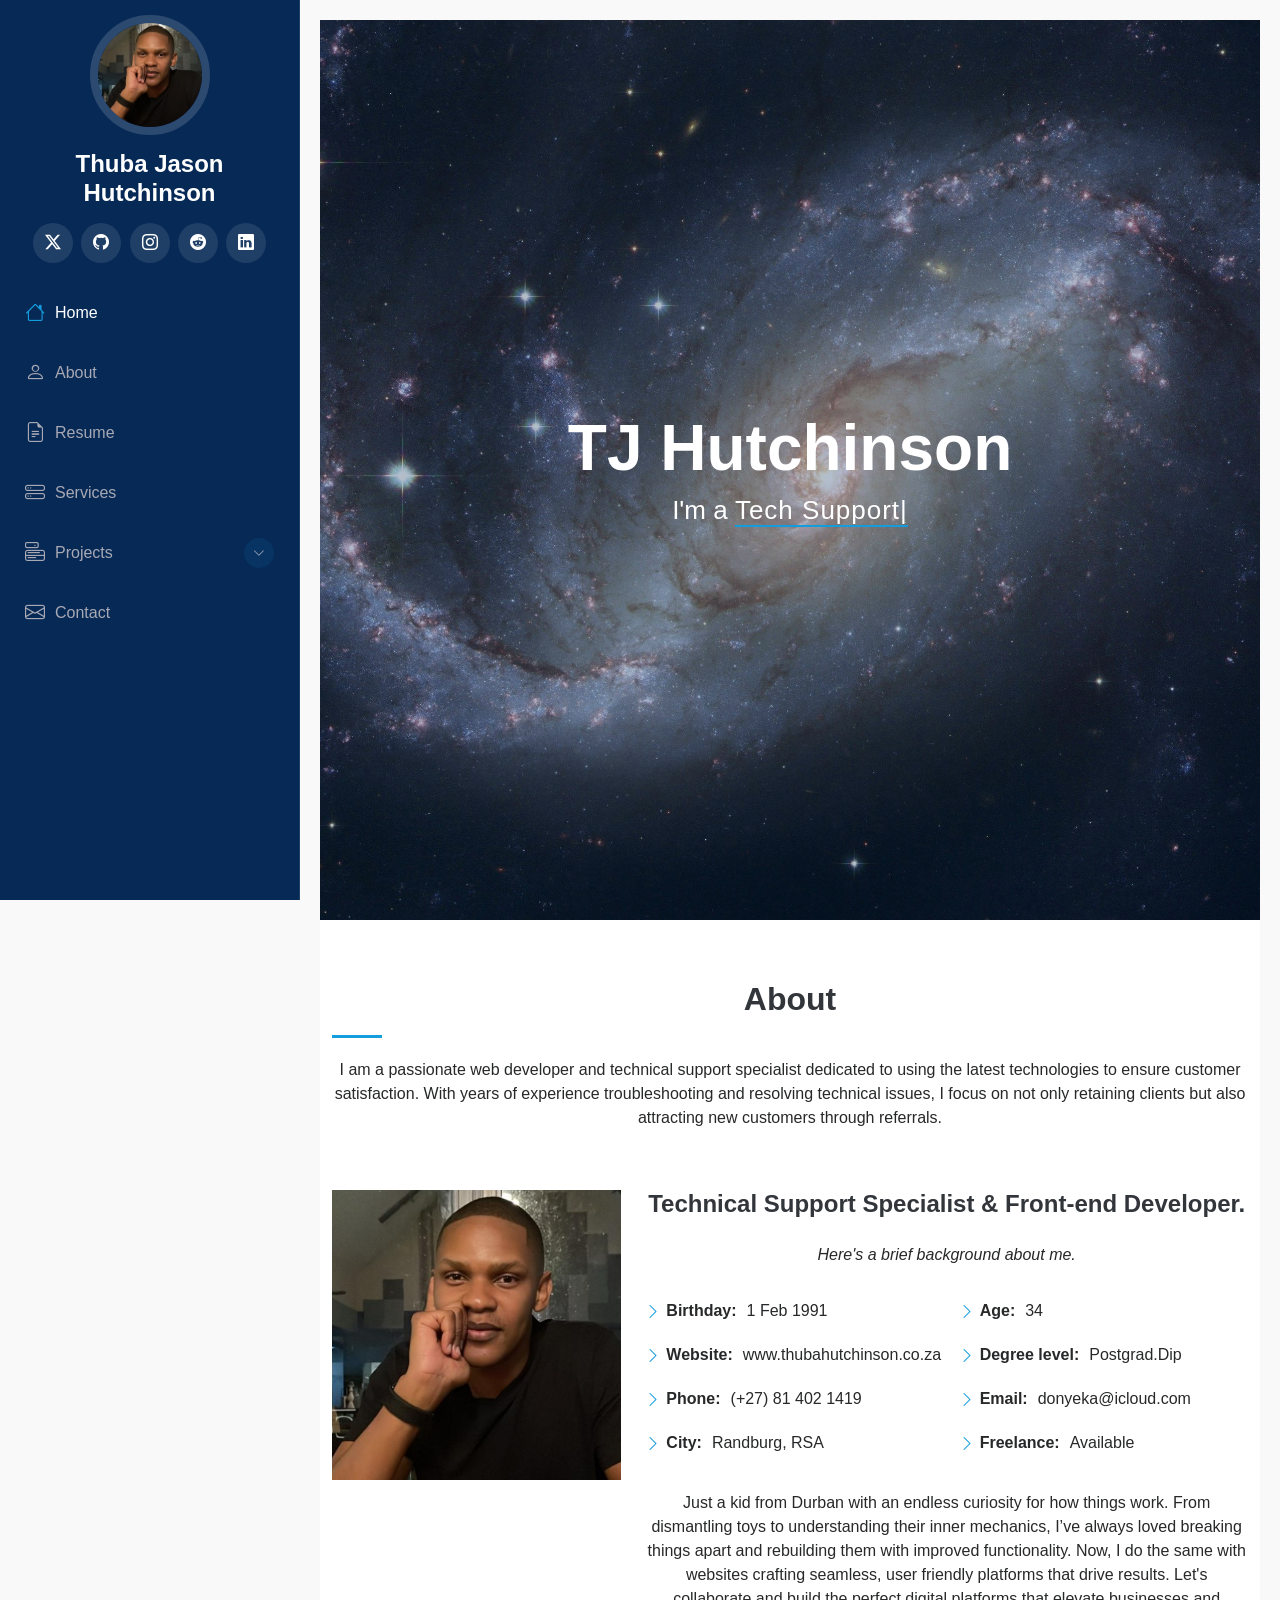
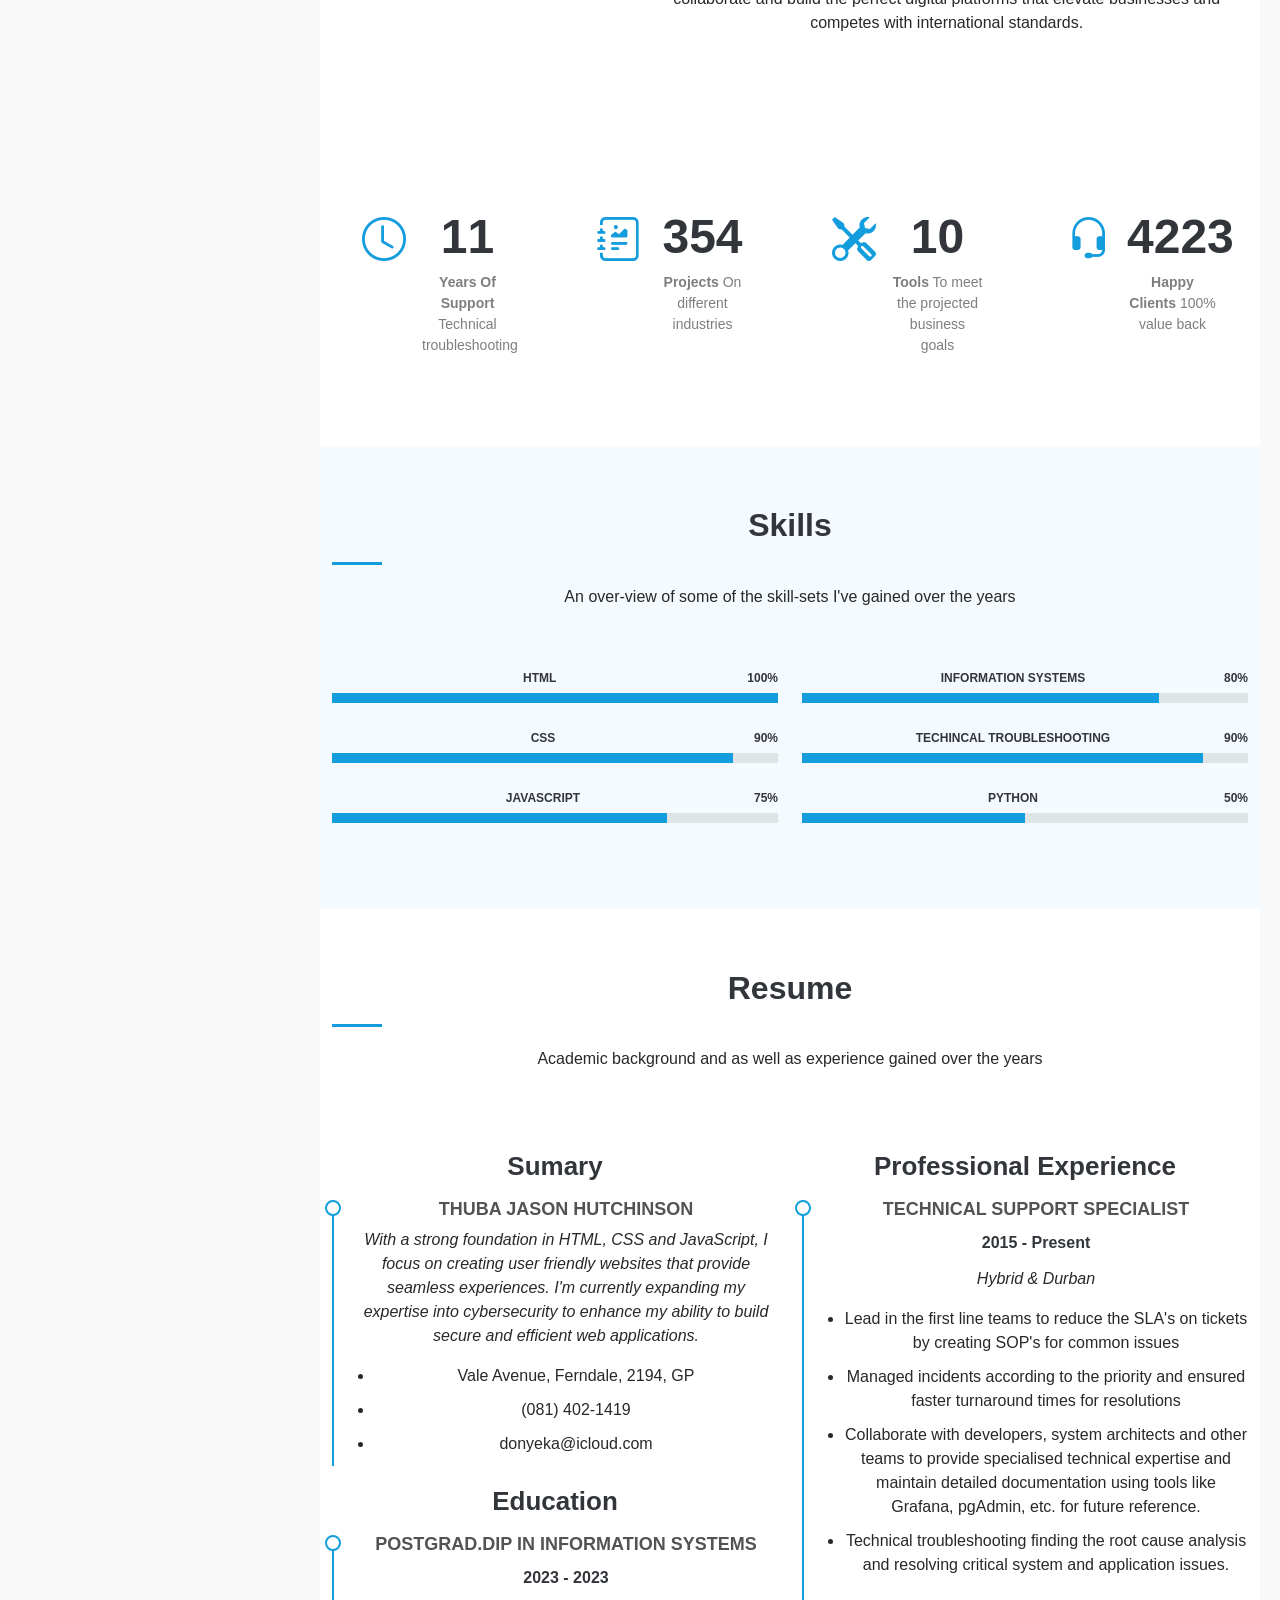
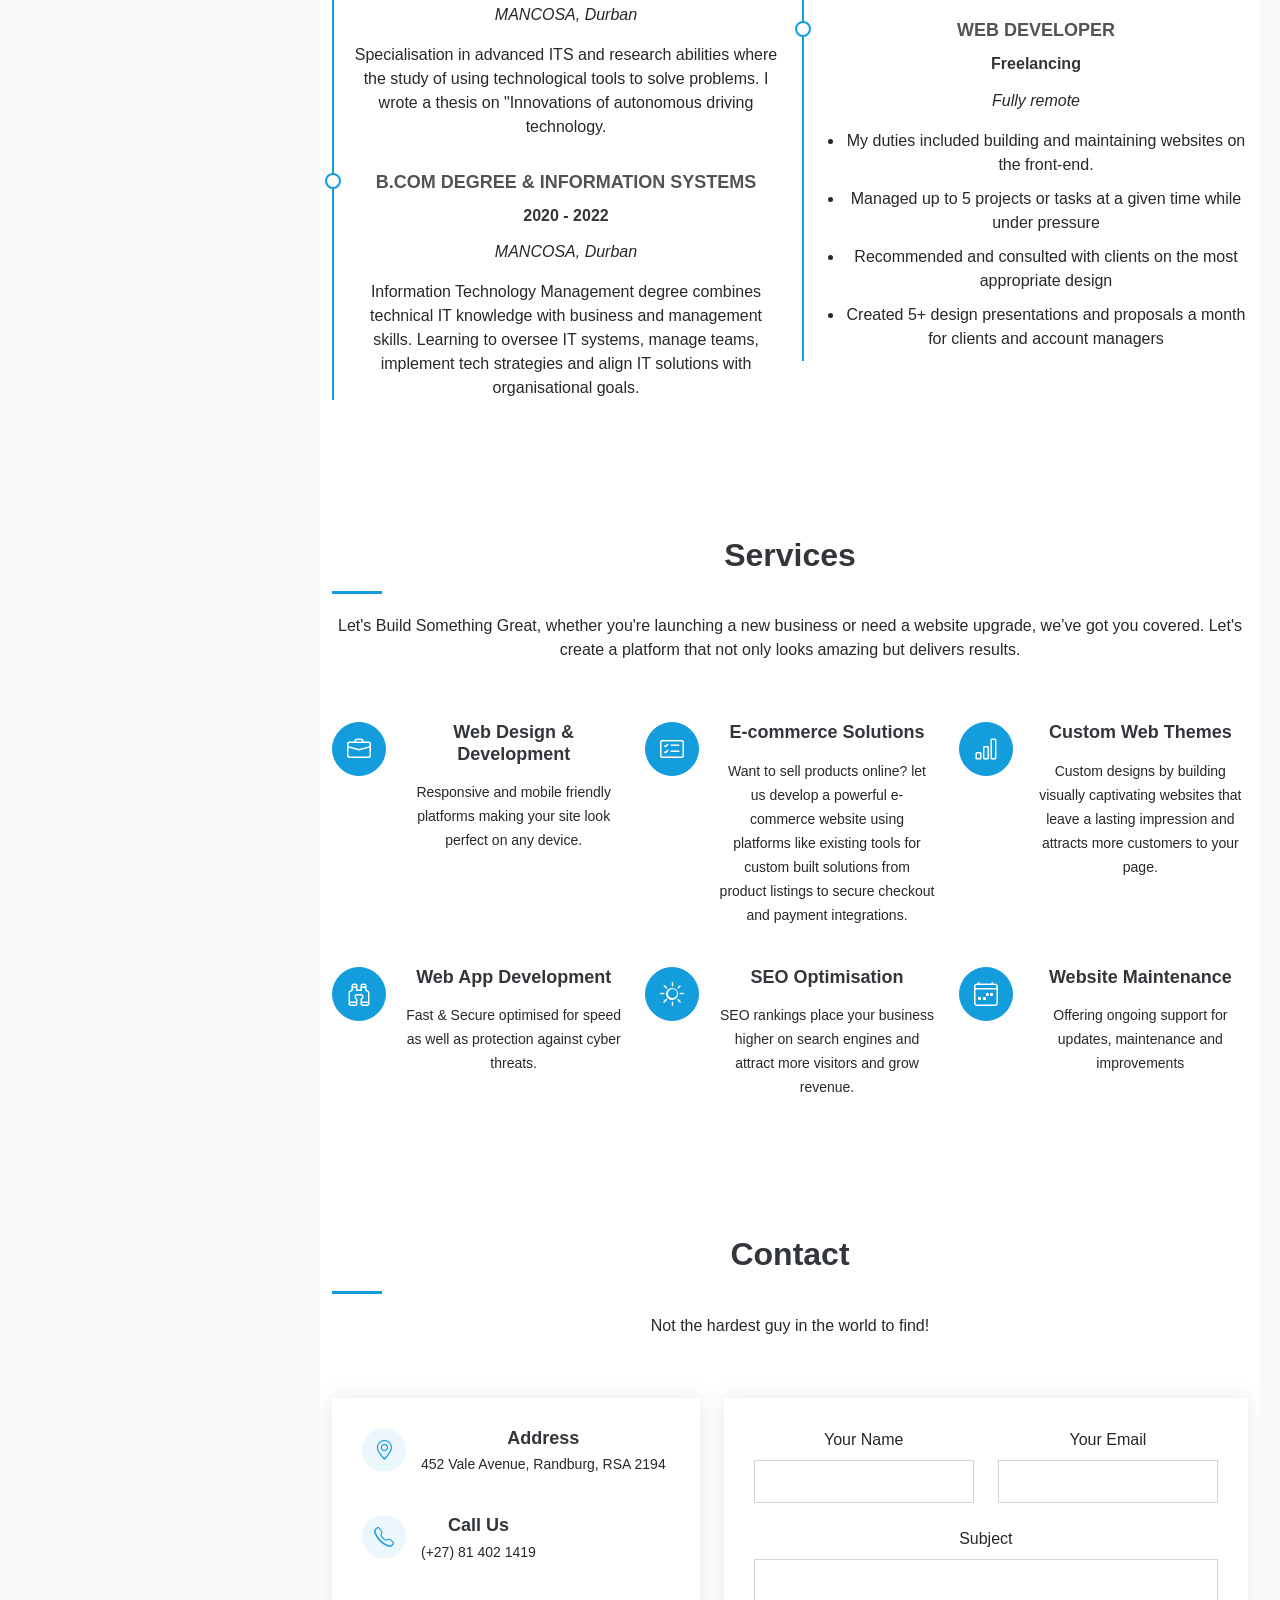
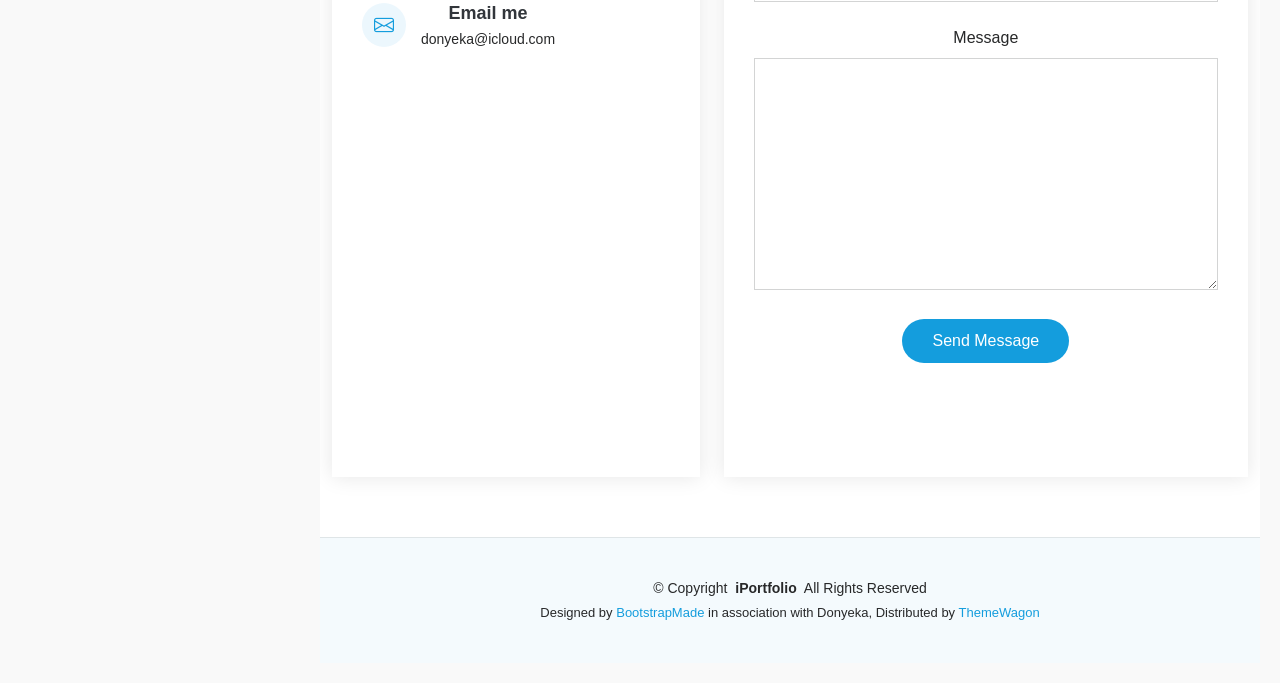
==== commit bef069a7: "Update job roles in testimonials section HubSpot support addition" ====
--- a/index.html
+++ b/index.html
@@ -99,7 +99,7 @@
 
       <div class="container" data-aos="fade-up" data-aos-delay="100">
         <h2>TJ Hutchinson</h2>
-        <p>I'm a <span class="typed" data-typed-items="Tech Support Specialist,Front-end Developer, Python student">Designer</span><span class="typed-cursor typed-cursor--blink" aria-hidden="true"></span><span class="typed-cursor typed-cursor--blink" aria-hidden="true"></span></p>
+        <p>I'm a <span class="typed" data-typed-items="Tech Support Specialist,Front-end Developer, HubSpot support, Python student">Designer</span><span class="typed-cursor typed-cursor--blink" aria-hidden="true"></span><span class="typed-cursor typed-cursor--blink" aria-hidden="true"></span></p>
       </div>
 
     </section><!-- /Hero Section -->
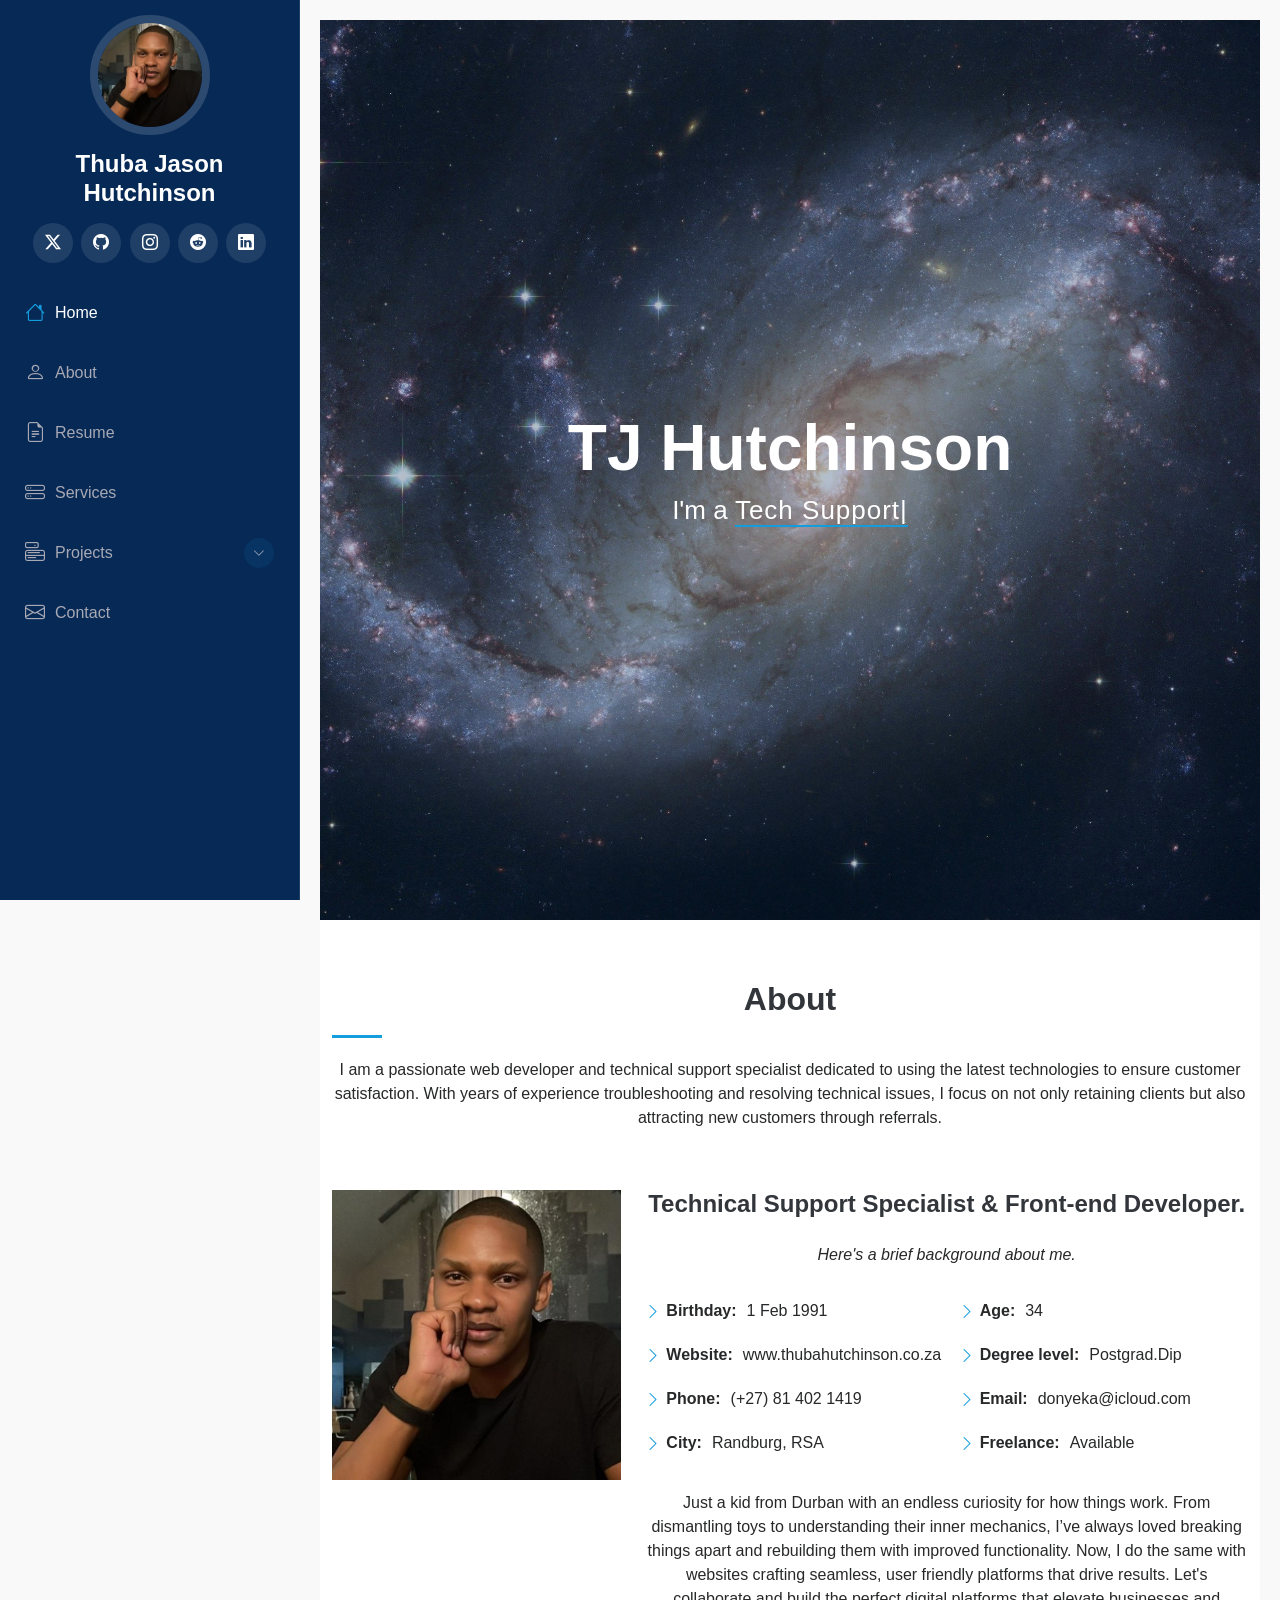
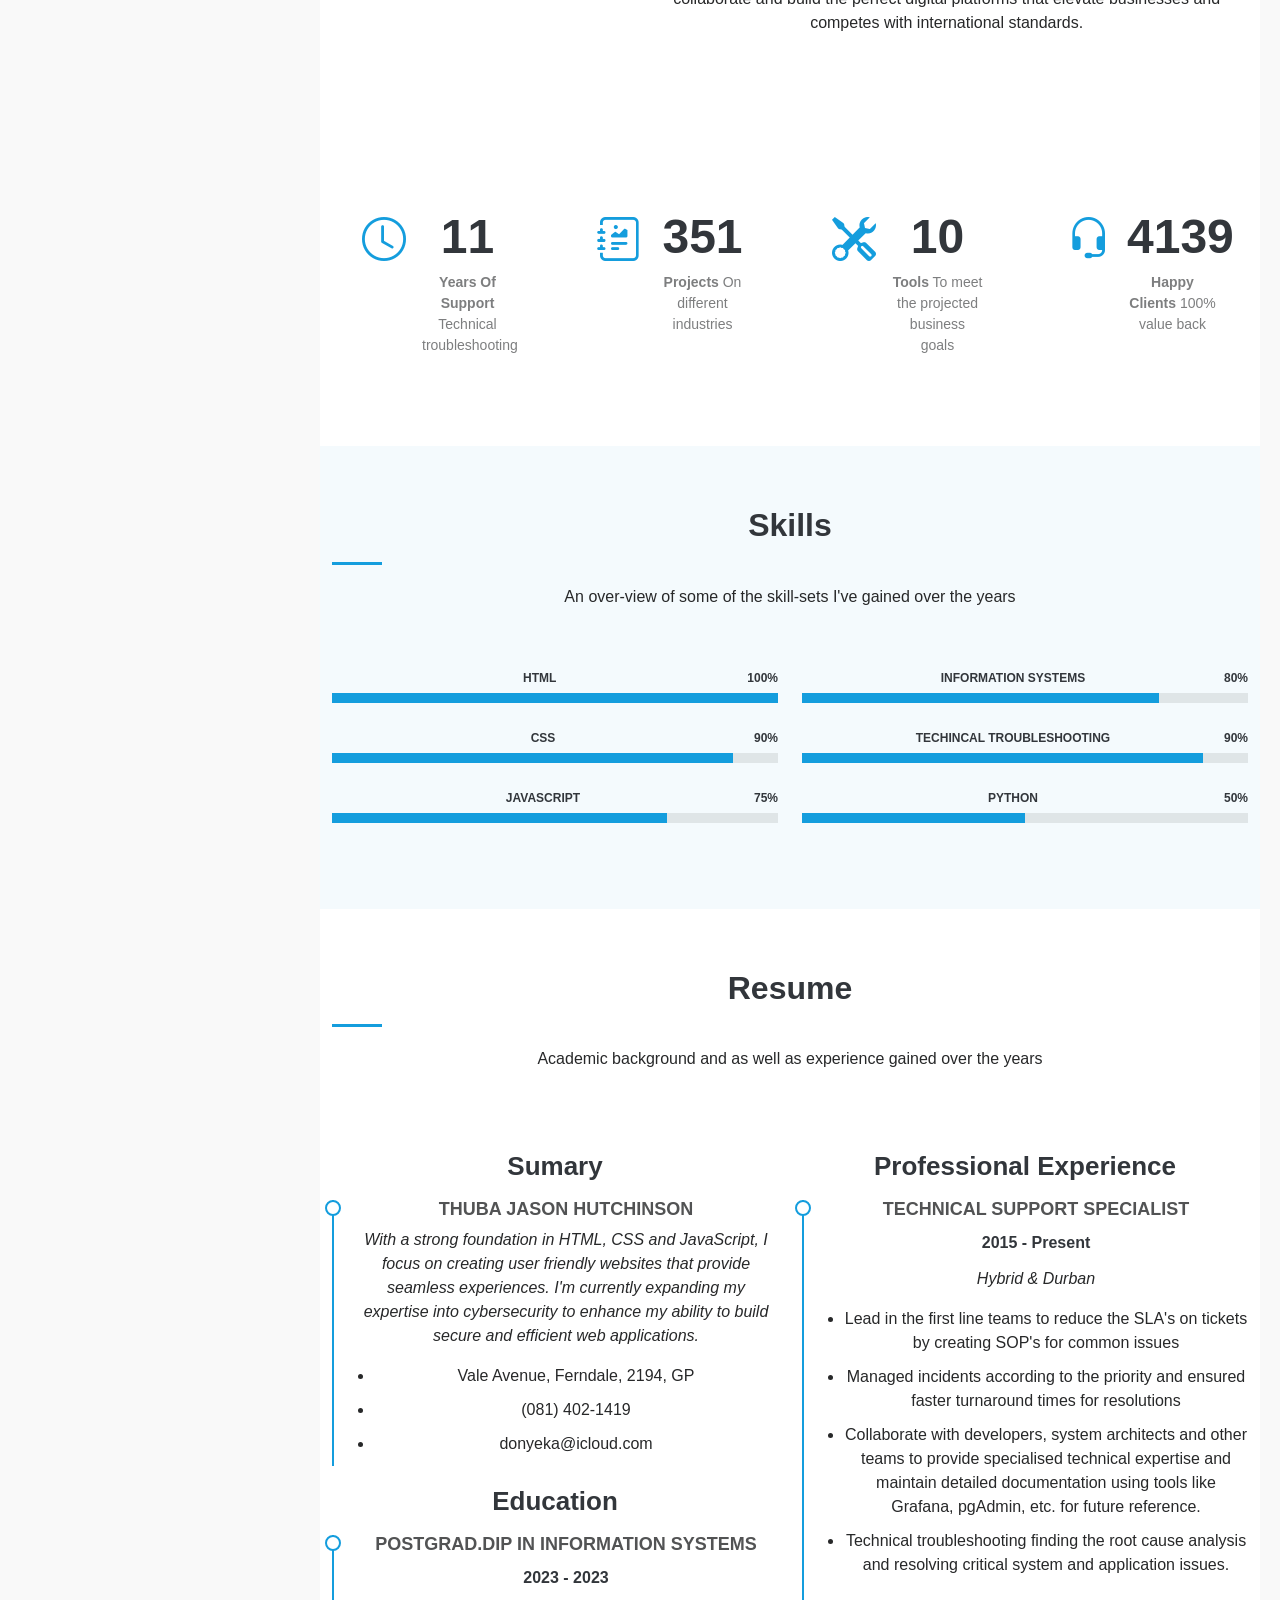
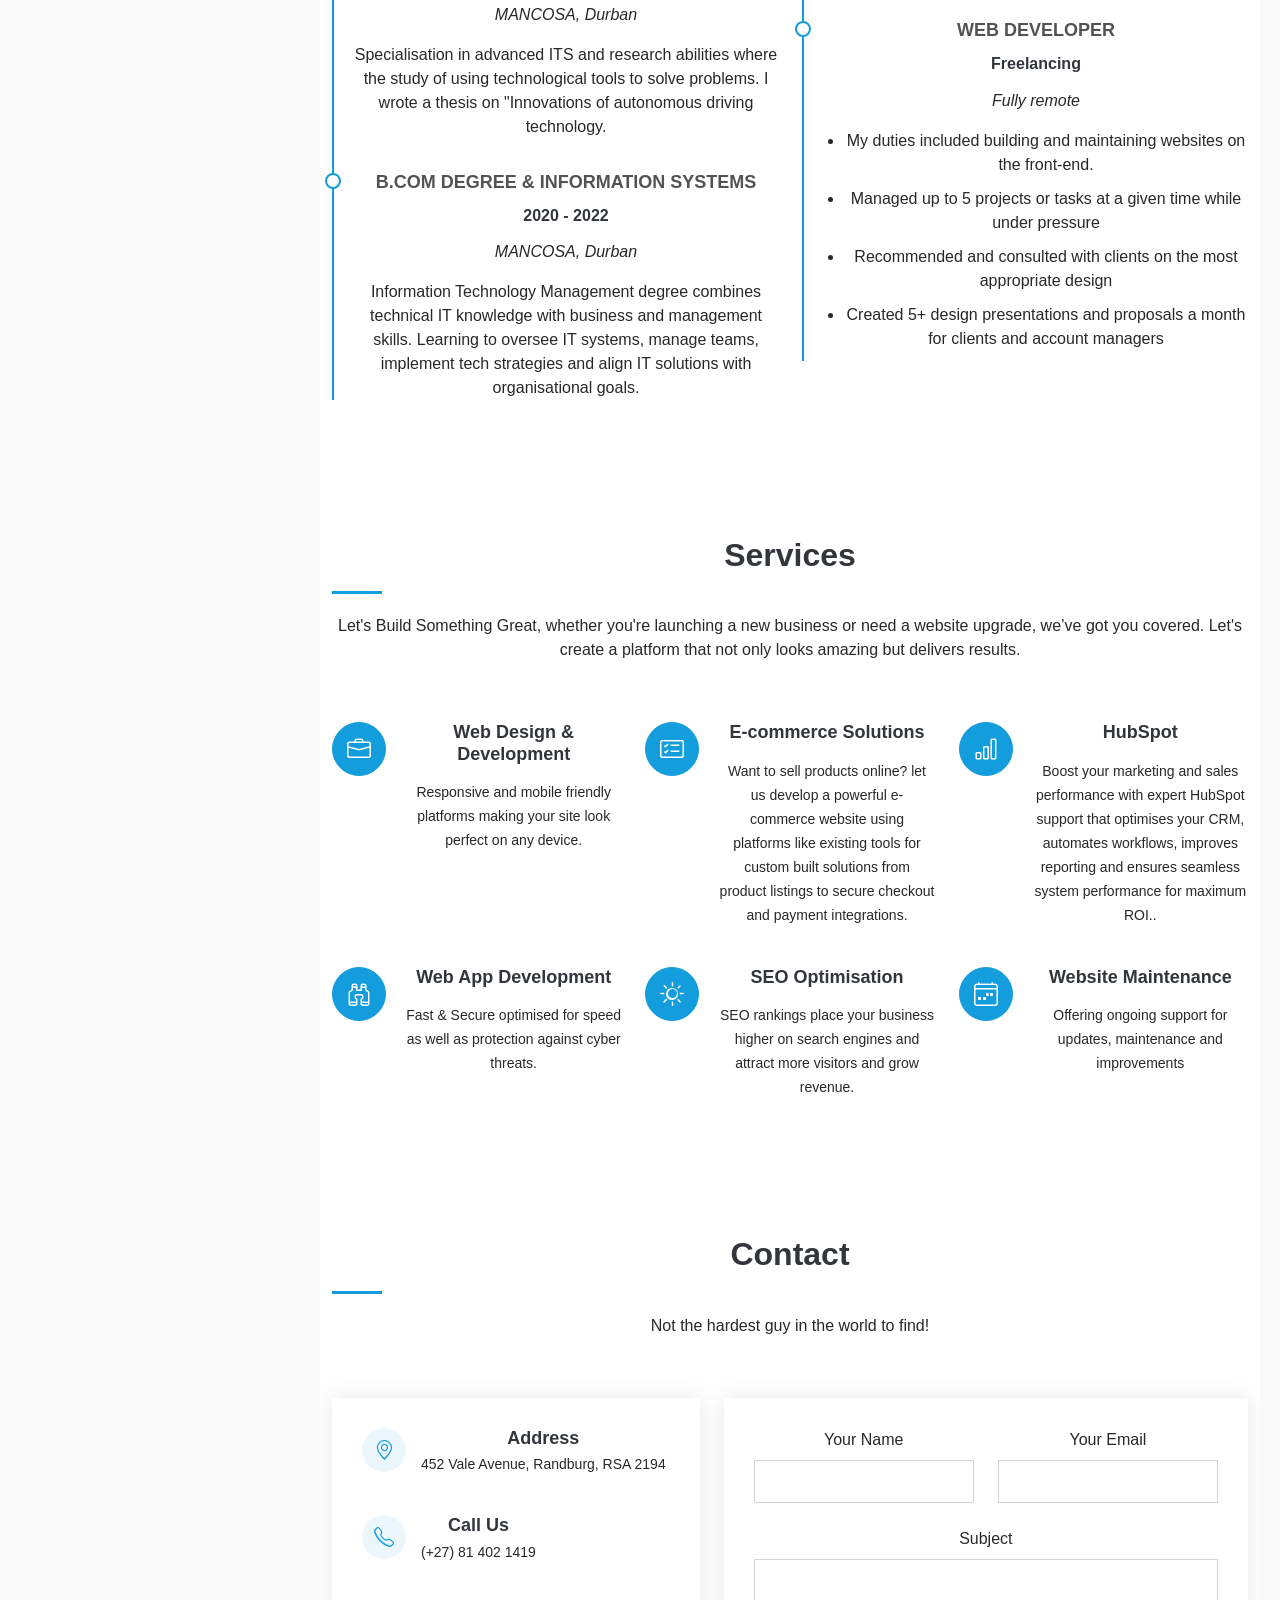
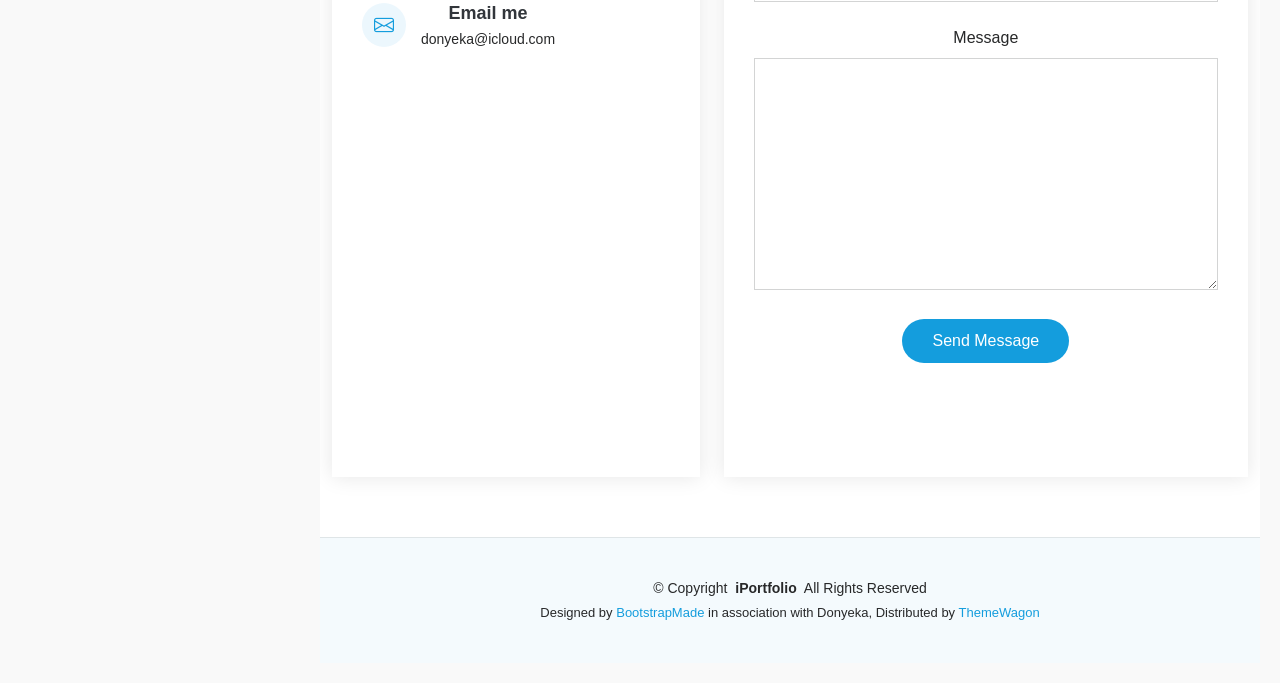
==== commit 5d786801: "Update service item title and description HS support description" ====
--- a/index.html
+++ b/index.html
@@ -554,8 +554,8 @@
           <div class="col-lg-4 col-md-6 service-item d-flex" data-aos="fade-up" data-aos-delay="300">
             <div class="icon flex-shrink-0"><i class="bi bi-bar-chart"></i></div>
             <div>
-              <h4 class="title" class="stretched-link"> Custom Web Themes</a></h4>
-              <p class="description">Custom designs by building visually captivating websites that leave a lasting impression and attracts more customers to your page.</p>
+              <h4 class="title" class="stretched-link"> HubSpot</a></h4>
+              <p class="description">Boost your marketing and sales performance with expert HubSpot support that optimises your CRM, automates workflows, improves reporting and ensures seamless system performance for maximum ROI..</p>
             </div>
           </div><!-- End Service Item -->
 
